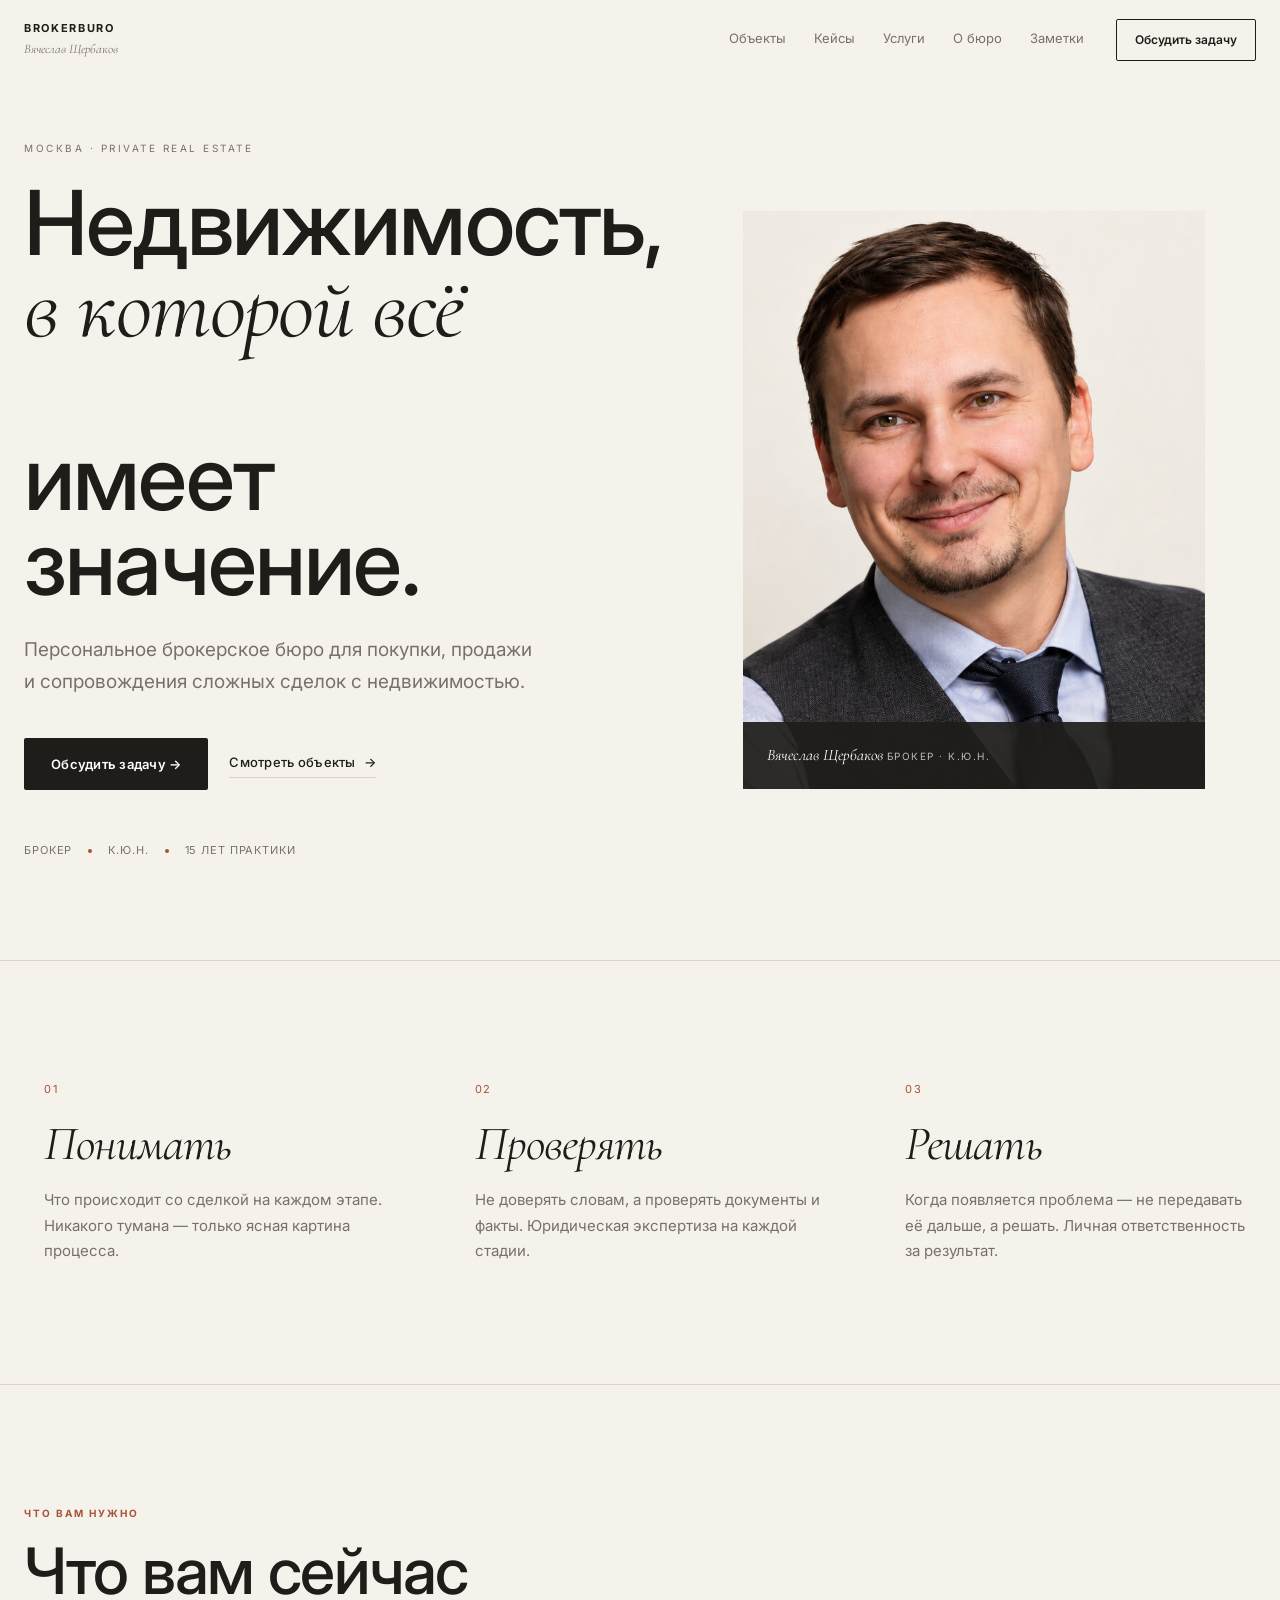
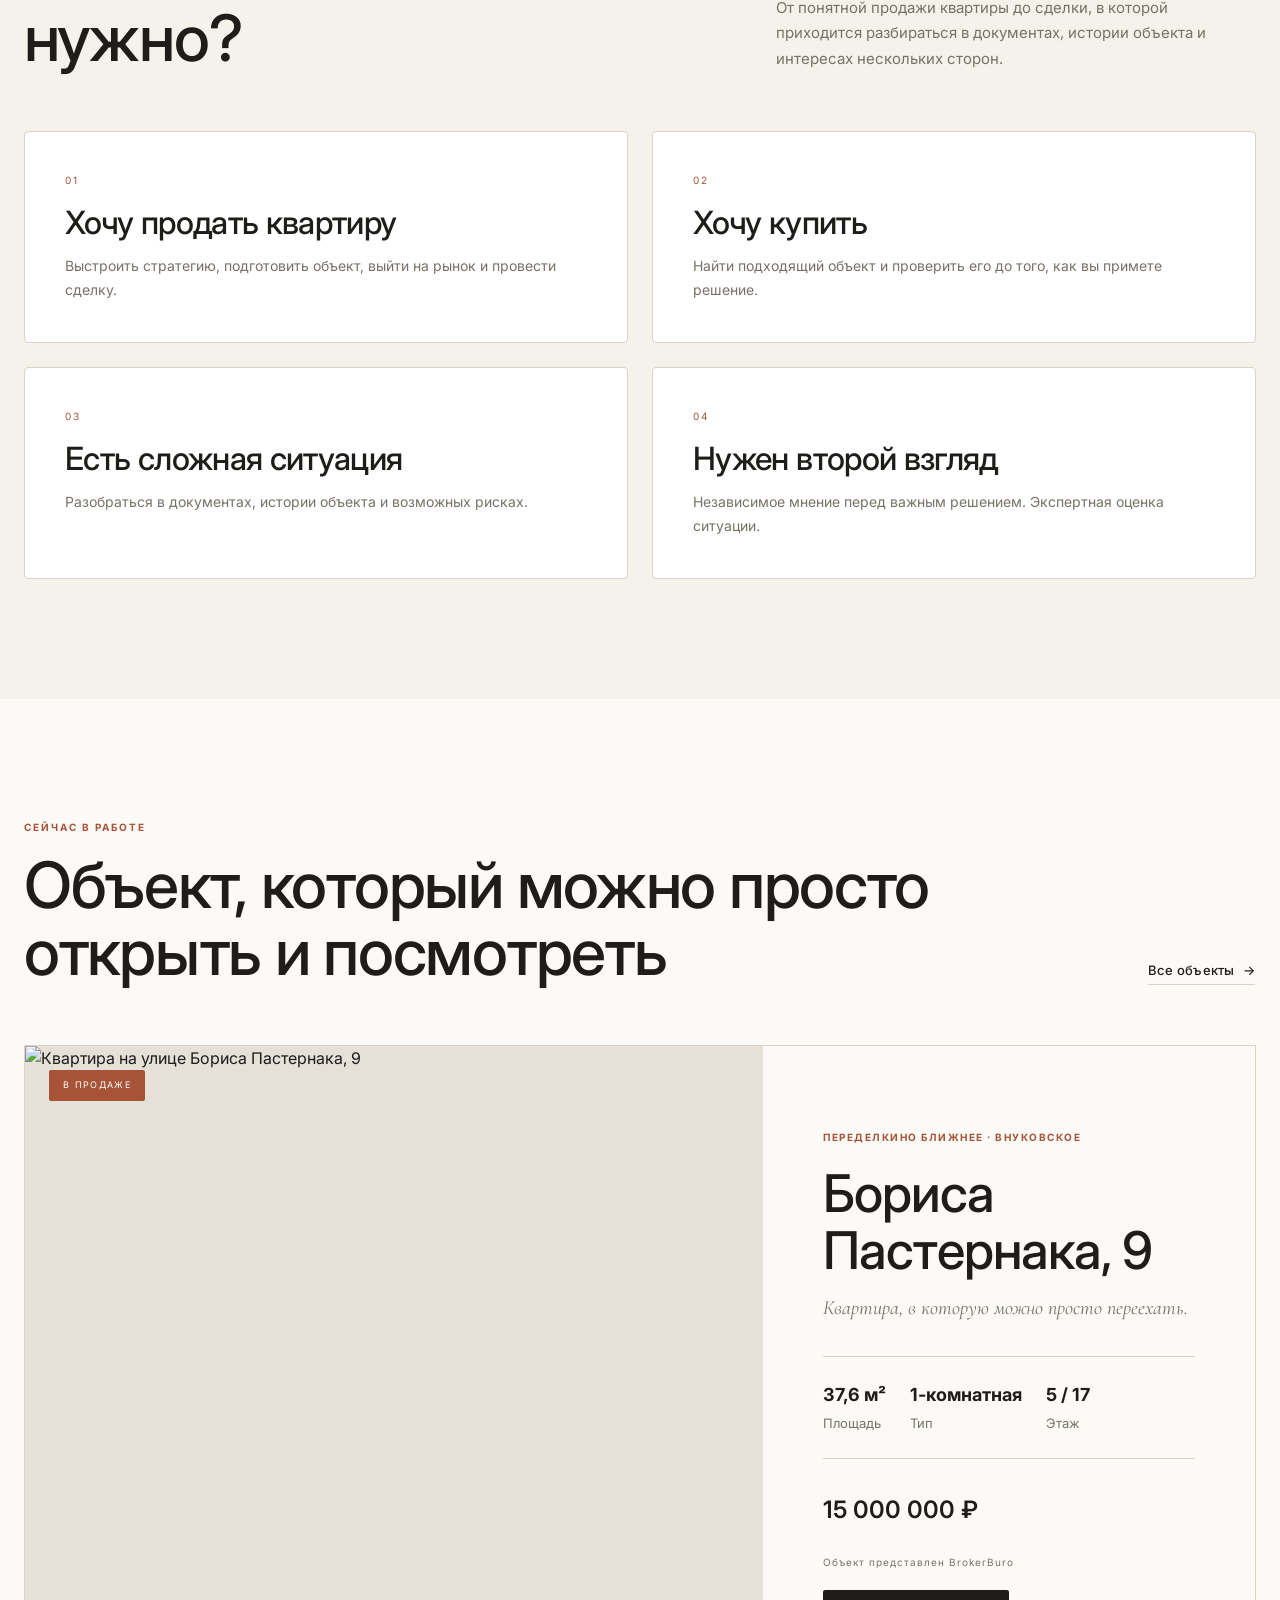
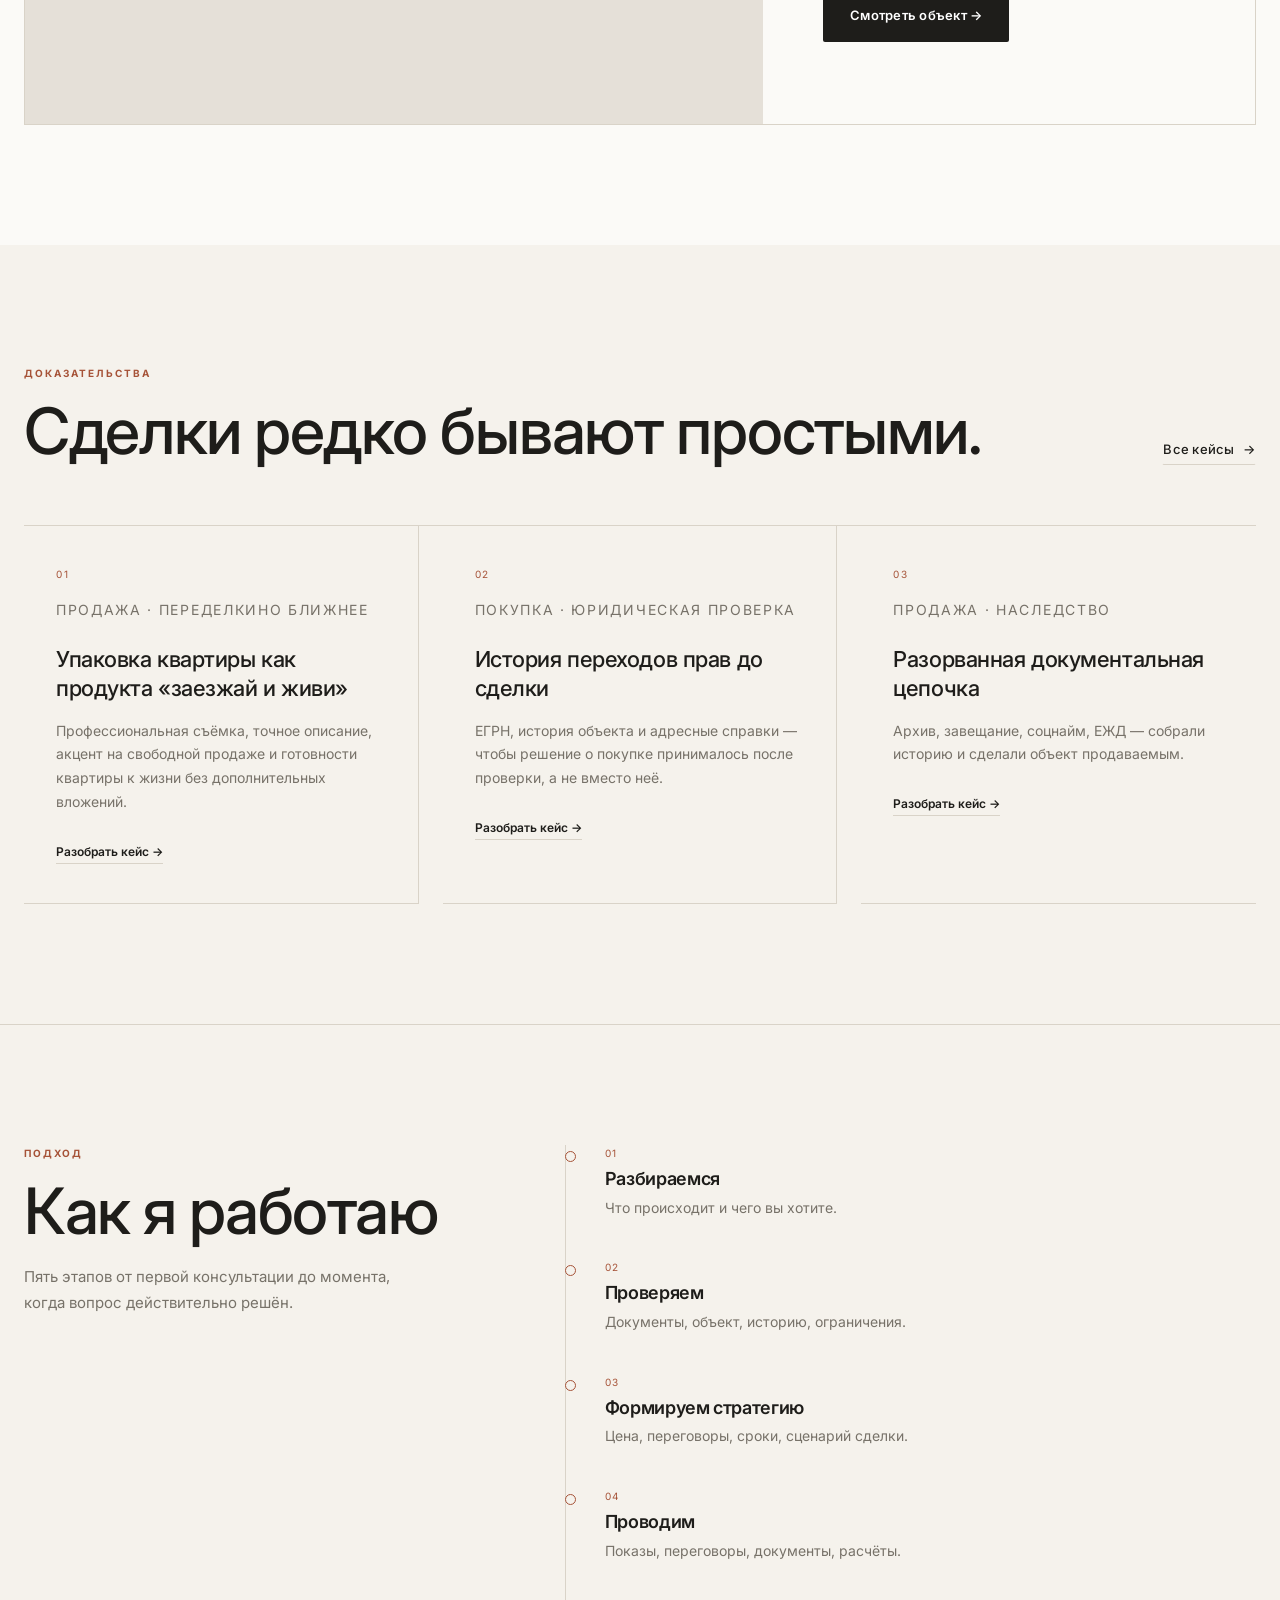
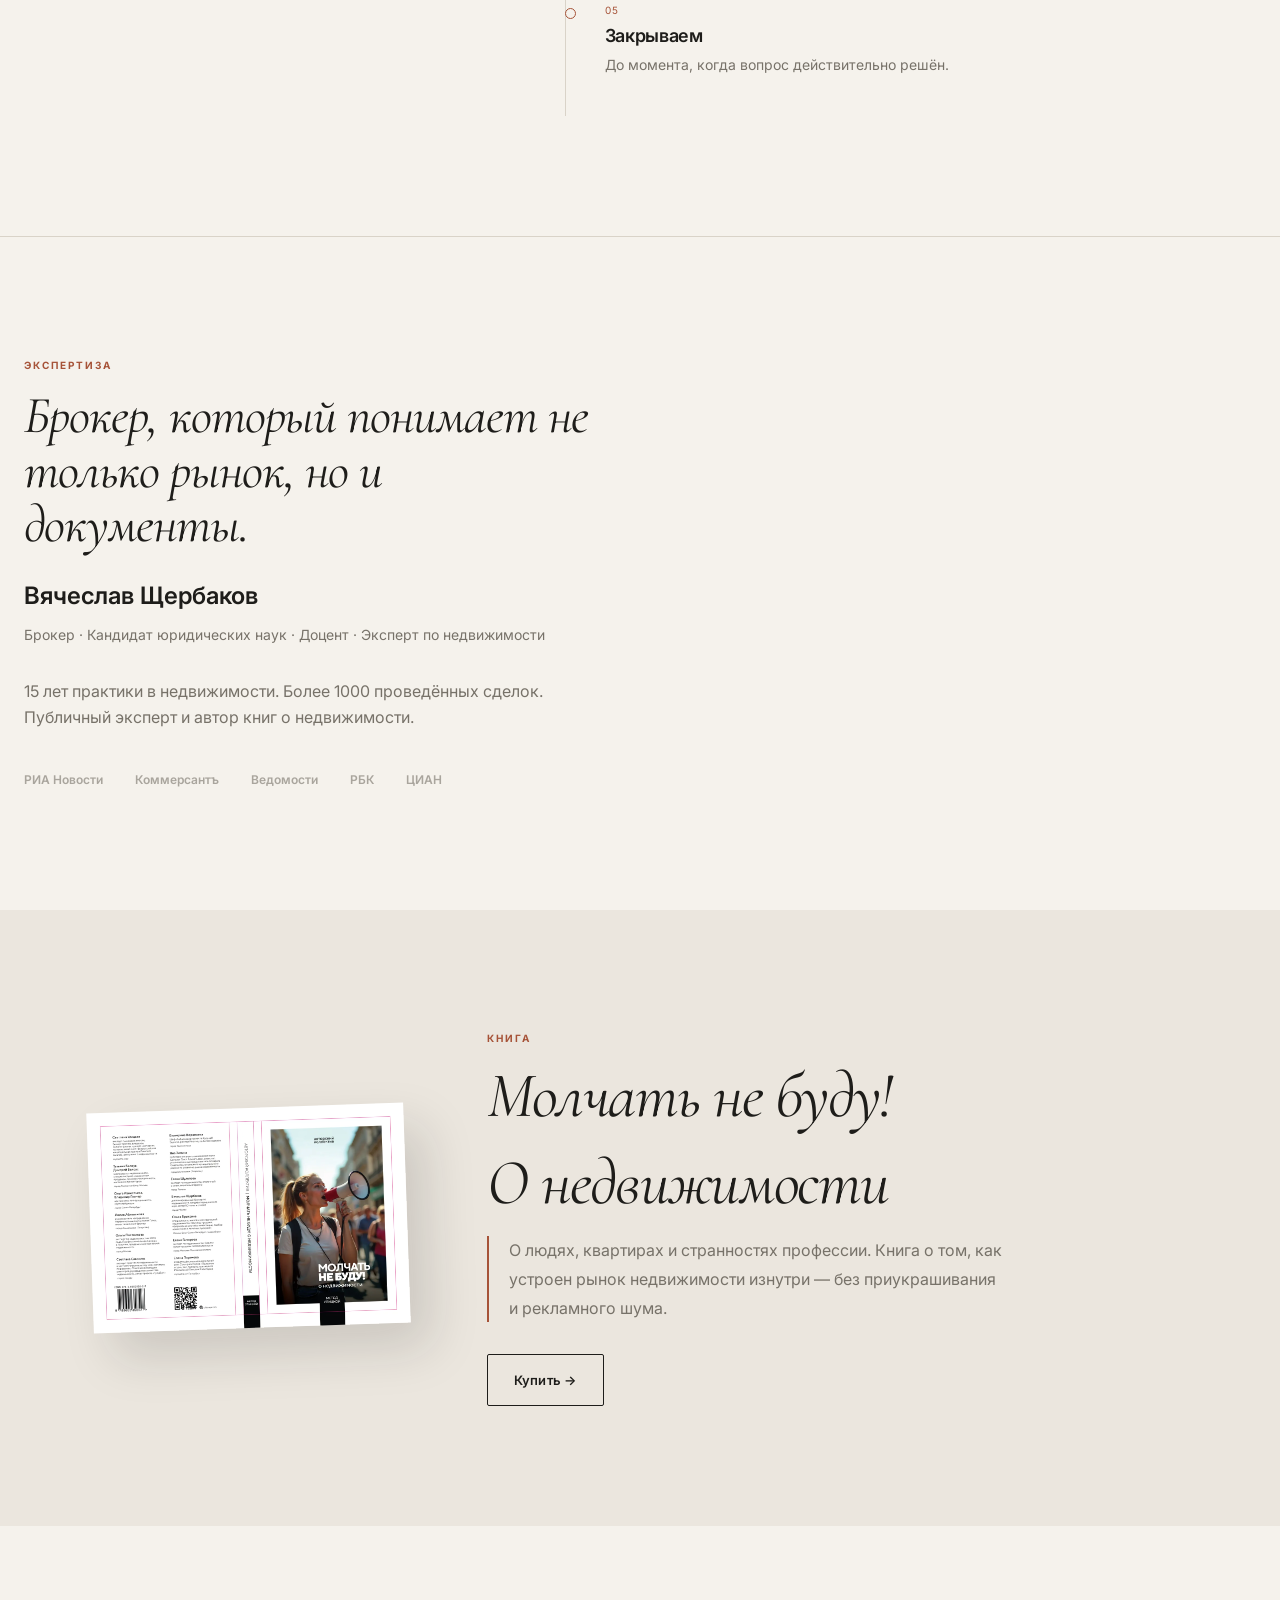
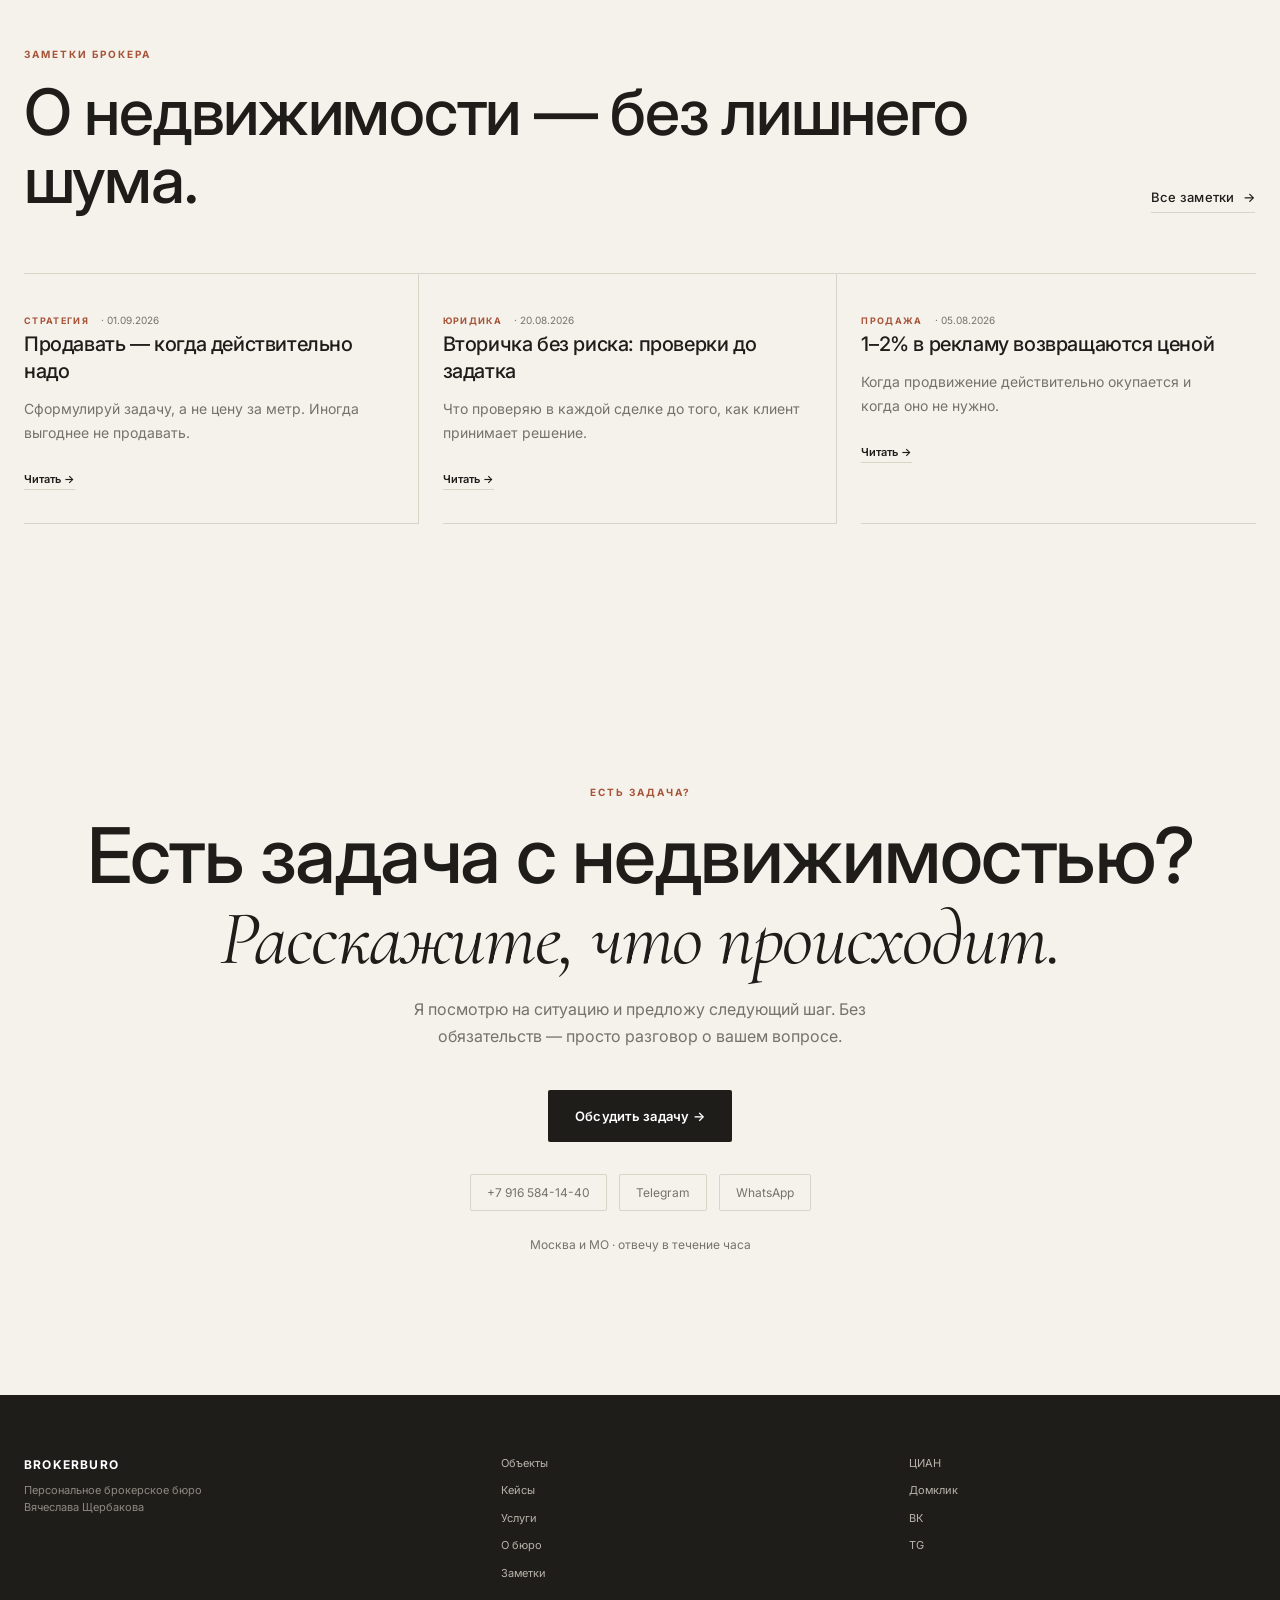
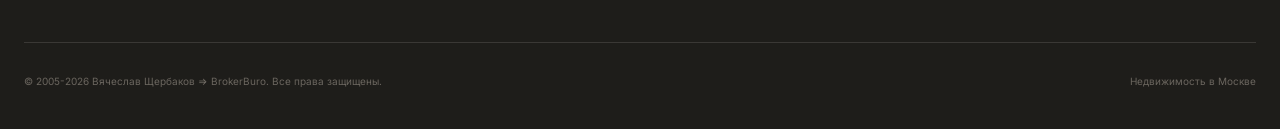
==== index.html @ b053e7c4 "Update index.html" ====
<!doctype html>
<html lang="ru">
<head>
  <meta charset="utf-8" />
  <meta name="viewport" content="width=device-width, initial-scale=1" />
  <title>BrokerBuro — Персональное брокерское бюро Вячеслава Щербакова</title>
  <meta name="description" content="Персональное брокерское бюро для покупки, продажи и сопровождения сложных сделок с недвижимостью в Москве. Брокер, кандидат юридических наук, 15 лет практики." />
  <meta property="og:title" content="BrokerBuro — Недвижимость, в которой всё имеет значение" />
  <meta property="og:description" content="Персональное брокерское бюро Вячеслава Щербакова. Недвижимость — сложная. Работа с ней не должна быть сложной." />
  <meta property="og:type" content="website" />
  
  <!-- Google Fonts -->
  <link rel="preconnect" href="https://fonts.googleapis.com">
  <link rel="preconnect" href="https://fonts.gstatic.com" crossorigin>
  <link href="https://fonts.googleapis.com/css2?family=Cormorant+Garamond:ital,wght@0,400;0,500;0,600;1,400&family=Inter:wght@400;500;600;700&display=swap" rel="stylesheet">
  
  <link rel="stylesheet" href="assets/css/style-premium.css" />
</head>
<body>

<!-- Header -->
<header class="site-header" id="header">
  <div class="container header-inner">
    <a class="brand" href="index.html" aria-label="BrokerBuro">
      <span class="brand-name">BrokerBuro</span>
      <span class="brand-signature">Вячеслав Щербаков</span>
    </a>
    
    <nav class="nav" aria-label="Основная навигация">
      <a href="#objects">Объекты</a>
      <a href="#cases">Кейсы</a>
      <a href="#services">Услуги</a>
      <a href="#about">О бюро</a>
      <a href="blog.html">Заметки</a>
    </nav>
    
    <a class="header-cta" href="tel:+79165841440">Обсудить задачу</a>
    
    <button class="burger" type="button" aria-label="Открыть меню" aria-expanded="false">☰</button>
  </div>
  
  <div class="mobile-nav" aria-hidden="true">
    <a href="#objects">Объекты</a>
    <a href="#cases">Кейсы</a>
    <a href="#services">Услуги</a>
    <a href="#about">О бюро</a>
    <a href="blog.html">Заметки</a>
    <a href="tel:+79165841440">Обсудить задачу</a>
  </div>
</header>

<main>
  <!-- Hero Section -->
  <section class="hero">
    <div class="container hero-grid">
      <div class="hero-copy">
        <span class="hero-eyebrow">МОСКВА · PRIVATE REAL ESTATE</span>
        <h1 class="hero-title">
          Недвижимость,<br>
          <span class="serif">в которой всё</span><br>
          имеет значение.
        </h1>
        <p class="hero-subtitle">
          Персональное брокерское бюро для покупки, продажи и сопровождения 
          сложных сделок с недвижимостью.
        </p>
        <div class="hero-actions">
          <a class="btn btn-primary" href="tel:+79165841440">Обсудить задачу →</a>
          <a class="btn btn-link" href="#objects">
            Смотреть объекты <span class="arrow">→</span>
          </a>
        </div>
        <div class="hero-meta">
          <span>Брокер</span>
          <span class="dot"></span>
          <span>к.ю.н.</span>
          <span class="dot"></span>
          <span>15 лет практики</span>
        </div>
      </div>
      
      <div class="hero-visual">
        <div class="portrait-wrapper">
          <img src="assets/portrait.png" alt="Вячеслав Щербаков, брокер по недвижимости" loading="eager" />
          <div class="portrait-signature">
            <div>
              <span class="signature-name">Вячеслав Щербаков</span>
              <span class="signature-role">Брокер · к.ю.н.</span>
            </div>
          </div>
        </div>
      </div>
    </div>
  </section>

  <!-- Philosophy Section -->
  <section class="philosophy">
    <div class="container philosophy-grid">
      <article class="philosophy-item fade-in">
        <span class="philosophy-number">01</span>
        <h3 class="philosophy-title">Понимать</h3>
        <p class="philosophy-text">
          Что происходит со сделкой на каждом этапе. Никакого тумана — только ясная картина процесса.
        </p>
      </article>
      
      <article class="philosophy-item fade-in">
        <span class="philosophy-number">02</span>
        <h3 class="philosophy-title">Проверять</h3>
        <p class="philosophy-text">
          Не доверять словам, а проверять документы и факты. Юридическая экспертиза на каждой стадии.
        </p>
      </article>
      
      <article class="philosophy-item fade-in">
        <span class="philosophy-number">03</span>
        <h3 class="philosophy-title">Решать</h3>
        <p class="philosophy-text">
          Когда появляется проблема — не передавать её дальше, а решать. Личная ответственность за результат.
        </p>
      </article>
    </div>
  </section>

  <!-- Services Section - JTBD Approach -->
  <section class="services" id="services">
    <div class="container">
      <div class="section-header">
        <div>
          <span class="section-kicker">ЧТО ВАМ НУЖНО</span>
          <h2>Что вам сейчас нужно?</h2>
        </div>
        <p>
          От понятной продажи квартиры до сделки, в которой приходится разбираться 
          в документах, истории объекта и интересах нескольких сторон.
        </p>
      </div>
      
      <div class="service-jtbd-grid">
        <a class="service-jtbd hover-lift fade-in" href="tel:+79165841440">
          <span class="service-jtbd-number">01</span>
          <h3 class="service-jtbd-title">Хочу продать квартиру</h3>
          <p class="service-jtbd-desc">
            Выстроить стратегию, подготовить объект, выйти на рынок и провести сделку.
          </p>
        </a>
        
        <a class="service-jtbd hover-lift fade-in" href="tel:+79165841440">
          <span class="service-jtbd-number">02</span>
          <h3 class="service-jtbd-title">Хочу купить</h3>
          <p class="service-jtbd-desc">
            Найти подходящий объект и проверить его до того, как вы примете решение.
          </p>
        </a>
        
        <a class="service-jtbd hover-lift fade-in" href="tel:+79165841440">
          <span class="service-jtbd-number">03</span>
          <h3 class="service-jtbd-title">Есть сложная ситуация</h3>
          <p class="service-jtbd-desc">
            Разобраться в документах, истории объекта и возможных рисках.
          </p>
        </a>
        
        <a class="service-jtbd hover-lift fade-in" href="tel:+79165841440">
          <span class="service-jtbd-number">04</span>
          <h3 class="service-jtbd-title">Нужен второй взгляд</h3>
          <p class="service-jtbd-desc">
            Независимое мнение перед важным решением. Экспертная оценка ситуации.
          </p>
        </a>
      </div>
    </div>
  </section>

  <!-- Featured Object -->
  <section class="featured-object" id="objects">
    <div class="container">
      <div class="section-header compact">
        <div>
          <span class="section-kicker">СЕЙЧАС В РАБОТЕ</span>
          <h2>Объект, который можно просто открыть и посмотреть</h2>
        </div>
        <a class="btn btn-link" href="catalog.html">
          Все объекты <span class="arrow">→</span>
        </a>
      </div>
      
      <article class="object-showcase fade-in">
        <a class="object-image-wrapper" href="object.html?id=peredelkino-1k-pasternaka9">
          <img src="https://images.cdn-cian.ru/images/kvartira-vnukovskoe-borisa-pasternaka-ulica-2958803488-1.jpg" alt="Квартира на улице Бориса Пастернака, 9" loading="lazy" />
          <span class="object-badge">В продаже</span>
        </a>
        <div class="object-details-wrapper">
          <span class="object-location">Переделкино Ближнее · Внуковское</span>
          <h3 class="object-title">Бориса Пастернака, 9</h3>
          <p class="object-subtitle">Квартира, в которую можно просто переехать.</p>
          
          <div class="object-specs">
            <div class="spec-item">
              <strong>37,6 м²</strong>
              <span>Площадь</span>
            </div>
            <div class="spec-item">
              <strong>1-комнатная</strong>
              <span>Тип</span>
            </div>
            <div class="spec-item">
              <strong>5 / 17</strong>
              <span>Этаж</span>
            </div>
          </div>
          
          <p class="object-price">15 000 000 ₽</p>
          <p class="object-bureau-note">Объект представлен BrokerBuro</p>
          
          <div class="hero-actions">
            <a class="btn btn-primary" href="object.html?id=peredelkino-1k-pasternaka9">Смотреть объект →</a>
          </div>
        </div>
      </article>
    </div>
  </section>

  <!-- Cases Section -->
  <section class="cases" id="cases">
    <div class="container">
      <div class="section-header compact">
        <div>
          <span class="section-kicker">ДОКАЗАТЕЛЬСТВА</span>
          <h2>Сделки редко бывают простыми.</h2>
        </div>
        <a class="btn btn-link" href="cases.html">
          Все кейсы <span class="arrow">→</span>
        </a>
      </div>
      
      <div class="case-grid">
        <article class="case-card fade-in">
          <span class="case-number">01</span>
          <p class="case-type">Продажа · Переделкино Ближнее</p>
          <h3>Упаковка квартиры как продукта «заезжай и живи»</h3>
          <p>
            Профессиональная съёмка, точное описание, акцент на свободной продаже 
            и готовности квартиры к жизни без дополнительных вложений.
          </p>
          <a class="case-link" href="cases.html">Разобрать кейс <span class="arrow">→</span></a>
        </article>
        
        <article class="case-card fade-in">
          <span class="case-number">02</span>
          <p class="case-type">Покупка · юридическая проверка</p>
          <h3>История переходов прав до сделки</h3>
          <p>
            ЕГРН, история объекта и адресные справки — чтобы решение о покупке 
            принималось после проверки, а не вместо неё.
          </p>
          <a class="case-link" href="cases.html">Разобрать кейс <span class="arrow">→</span></a>
        </article>
        
        <article class="case-card fade-in">
          <span class="case-number">03</span>
          <p class="case-type">Продажа · наследство</p>
          <h3>Разорванная документальная цепочка</h3>
          <p>
            Архив, завещание, соцнайм, ЕЖД — собрали историю и сделали объект продаваемым.
          </p>
          <a class="case-link" href="cases.html">Разобрать кейс <span class="arrow">→</span></a>
        </article>
      </div>
    </div>
  </section>

  <!-- Process Section -->
  <section class="process">
    <div class="container process-grid">
      <div>
        <span class="section-kicker">ПОДХОД</span>
        <h2>Как я работаю</h2>
        <p class="process-intro">
          Пять этапов от первой консультации до момента, когда вопрос действительно решён.
        </p>
      </div>
      
      <ol class="process-timeline">
        <li class="process-step fade-in">
          <span class="process-step-number">01</span>
          <h4 class="process-step-title">Разбираемся</h4>
          <p class="process-step-desc">Что происходит и чего вы хотите.</p>
        </li>
        <li class="process-step fade-in">
          <span class="process-step-number">02</span>
          <h4 class="process-step-title">Проверяем</h4>
          <p class="process-step-desc">Документы, объект, историю, ограничения.</p>
        </li>
        <li class="process-step fade-in">
          <span class="process-step-number">03</span>
          <h4 class="process-step-title">Формируем стратегию</h4>
          <p class="process-step-desc">Цена, переговоры, сроки, сценарий сделки.</p>
        </li>
        <li class="process-step fade-in">
          <span class="process-step-number">04</span>
          <h4 class="process-step-title">Проводим</h4>
          <p class="process-step-desc">Показы, переговоры, документы, расчёты.</p>
        </li>
        <li class="process-step fade-in">
          <span class="process-step-number">05</span>
          <h4 class="process-step-title">Закрываем</h4>
          <p class="process-step-desc">До момента, когда вопрос действительно решён.</p>
        </li>
      </ol>
    </div>
  </section>

  <!-- Expertise Section -->
  <section class="expertise" id="about">
    <div class="container expertise-grid">
      <div class="fade-in">
        <span class="section-kicker">ЭКСПЕРТИЗА</span>
        <h2 class="expertise-title">
          Брокер, который понимает не только рынок, но и документы.
        </h2>
        <div class="expertise-name">Вячеслав Щербаков</div>
        <p class="expertise-credentials">
          Брокер · Кандидат юридических наук · Доцент · Эксперт по недвижимости
        </p>
        <p class="text-muted">
          15 лет практики в недвижимости. Более 1000 проведённых сделок. 
          Публичный эксперт и автор книг о недвижимости.
        </p>
        
        <div class="media-logos">
          <span class="media-logo">РИА Новости</span>
          <span class="media-logo">Коммерсантъ</span>
          <span class="media-logo">Ведомости</span>
          <span class="media-logo">РБК</span>
          <span class="media-logo">ЦИАН</span>
        </div>
      </div>
      
      <div class="fade-in">
        <!-- Placeholder for additional expertise content or image -->
      </div>
    </div>
  </section>

  <!-- Book Section -->
  <section class="book-section">
    <div class="container book-grid">
      <div class="book-cover-wrapper fade-in">
        <img class="book-cover" src="assets/img/book-cover-web.jpg" alt="Книга «Молчать не буду!   О недвижимости»" loading="lazy" />
      </div>
      <div class="book-content fade-in">
        <span class="section-kicker">КНИГА</span>
        <h2>Молчать не буду!</h2>
        <h2>О недвижимости</h2>
        <blockquote class="book-quote">
          О людях, квартирах и странностях профессии. Книга о том, как устроен 
          рынок недвижимости изнутри — без приукрашивания и рекламного шума.
        </blockquote>
        <a class="btn btn-outline" href="https://www.avito.ru/moskva/knigi_i_zhurnaly/unikalnaya_kniga_o_nedvizhimosti_7458158001">Купить →</a>
      </div>
    </div>
  </section>

  <!-- Notes Section -->
  <section class="notes">
    <div class="container">
      <div class="section-header compact">
        <div>
          <span class="section-kicker">ЗАМЕТКИ БРОКЕРА</span>
          <h2>О недвижимости — без лишнего шума.</h2>
        </div>
        <a class="btn btn-link" href="blog.html">
          Все заметки <span class="arrow">→</span>
        </a>
      </div>
      
      <div class="notes-grid">
        <article class="note-card fade-in">
          <div>
            <span class="note-category">Стратегия</span>
            <span class="note-date">· 01.09.2026</span>
          </div>
          <h3>Продавать — когда действительно надо</h3>
          <p>
            Сформулируй задачу, а не цену за метр. Иногда выгоднее не продавать.
          </p>
          <a class="note-read-more" href="blog.html">Читать <span class="arrow">→</span></a>
        </article>
        
        <article class="note-card fade-in">
          <div>
            <span class="note-category">Юридика</span>
            <span class="note-date">· 20.08.2026</span>
          </div>
          <h3>Вторичка без риска: проверки до задатка</h3>
          <p>
            Что проверяю в каждой сделке до того, как клиент принимает решение.
          </p>
          <a class="note-read-more" href="blog.html">Читать <span class="arrow">→</span></a>
        </article>
        
        <article class="note-card fade-in">
          <div>
            <span class="note-category">Продажа</span>
            <span class="note-date">· 05.08.2026</span>
          </div>
          <h3>1–2% в рекламу возвращаются ценой</h3>
          <p>
            Когда продвижение действительно окупается и когда оно не нужно.
          </p>
          <a class="note-read-more" href="blog.html">Читать <span class="arrow">→</span></a>
        </article>
      </div>
    </div>
  </section>

  <!-- Final CTA -->
  <section class="final-cta">
    <div class="container">
      <span class="section-kicker">ЕСТЬ ЗАДАЧА?</span>
      <h2>
        Есть задача с недвижимостью?<br>
        <span class="serif">Расскажите, что происходит.</span>
      </h2>
      <p class="final-cta-text">
        Я посмотрю на ситуацию и предложу следующий шаг. Без обязательств — просто разговор о вашем вопросе.
      </p>
      <div class="hero-actions" style="justify-content: center;">
        <a class="btn btn-primary" href="tel:+79165841440">Обсудить задачу →</a>
      </div>
      <div class="contact-methods">
        <a href="tel:+79165841440">+7 916 584-14-40</a>
        <a href="https://t.me/VAShcherbakov">Telegram</a>
        <a href="https://wa.me/79165841440">WhatsApp</a>
      </div>
      <p class="text-muted" style="font-size: 12px; margin-top: 24px;">Москва и МО · отвечу в течение часа</p>
    </div>
  </section>
</main>

<!-- Footer -->
<footer class="site-footer">
  <div class="container">
    <div class="footer-grid">
      <div class="footer-brand">
        <strong>BrokerBuro</strong>
        <span>Персональное брокерское бюро<br>Вячеслава Щербакова</span>
      </div>
      
      <div class="footer-links">
        <a href="#objects">Объекты</a>
        <a href="#cases">Кейсы</a>
        <a href="#services">Услуги</a>
        <a href="#about">О бюро</a>
        <a href="blog.html">Заметки</a>
      </div>
      
      <div class="footer-links">
        <a href="https://www.cian.ru/agents/12252057/" target="_blank" rel="noopener">ЦИАН</a>
        <a href="https://agencies.domclick.ru/agent/30328" target="_blank" rel="noopener">Домклик</a>
        <a href="https://vk.ru/brokerburo" target="_blank" rel="noopener">ВК</a>
        <a href="https://t.me/ai_and_realtor" target="_blank" rel="noopener">TG</a>
      </div>
    </div>
    
    <div class="footer-bottom">
      <span>© 2005-2026 Вячеслав Щербаков => BrokerBuro. Все права защищены.</span>
      <span>Недвижимость в Москве</span>
    </div>
  </div>
</footer>

<script>
// Header scroll effect
(() => {
  const header = document.getElementById('header');
  if (!header) return;
  
  const onScroll = () => {
    if (window.scrollY > 50) {
      header.classList.add('scrolled');
    } else {
      header.classList.remove('scrolled');
    }
  };
  
  window.addEventListener('scroll', onScroll, { passive: true });
  onScroll();
})();

// Mobile menu
(() => {
  const burger = document.querySelector('.burger');
  const mobile = document.querySelector('.mobile-nav');
  if (!burger || !mobile) return;
  
  burger.addEventListener('click', () => {
    const open = mobile.classList.toggle('open');
    burger.setAttribute('aria-expanded', String(open));
    burger.textContent = open ? '✕' : '☰';
    mobile.setAttribute('aria-hidden', String(!open));
    document.body.style.overflow = open ? 'hidden' : '';
  });
  
  mobile.querySelectorAll('a').forEach(a => {
    a.addEventListener('click', () => {
      mobile.classList.remove('open');
      burger.setAttribute('aria-expanded', 'false');
      burger.textContent = '☰';
      mobile.setAttribute('aria-hidden', 'true');
      document.body.style.overflow = '';
    });
  });
})();

// Fade-in animation on scroll
(() => {
  const elements = document.querySelectorAll('.fade-in');
  if (!elements.length) return;
  
  const observer = new IntersectionObserver((entries) => {
    entries.forEach(entry => {
      if (entry.isIntersecting) {
        entry.target.classList.add('visible');
        observer.unobserve(entry.target);
      }
    });
  }, {
    threshold: 0.1,
    rootMargin: '0px 0px -50px 0px'
  });
  
  elements.forEach(el => observer.observe(el));
})();

// Image reveal animation
(() => {
  const images = document.querySelectorAll('.image-reveal img');
  images.forEach(img => {
    if (img.complete) {
      img.parentElement.classList.add('loaded');
    } else {
      img.addEventListener('load', () => {
        img.parentElement.classList.add('loaded');
      });
    }
  });
})();
</script>

</body>
</html>
---- assets/css/style-premium.css ----
/* ============================================
   BROKERBURO — Premium Design System
   Creative Direction: Editorial Luxury + Private Office
   ============================================ */

:root {
  /* Colors — новая палитра */
  --bg-ivory: #F5F2EC;
  --bg-paper: #FBFAF7;
  --text-graphite: #1E1D1A;
  --text-muted: #777269;
  --accent-terracotta: #A65338;
  --line-sand: #D9D3C8;
  --white: #FFFFFF;
  
  /* Typography */
  --font-serif: 'Cormorant Garamond', Georgia, 'Times New Roman', serif;
  --font-sans: 'Inter', -apple-system, BlinkMacSystemFont, 'Segoe UI', sans-serif;
  
  /* Layout */
  --max-width: 1280px;
  --gutter: 24px;
  
  /* Radius — минимальный, как в дизайн-системе */
  --radius-sm: 2px;
  --radius-md: 4px;
}

/* ============================================
   BASE STYLES
   ============================================ */

* { 
  box-sizing: border-box; 
  margin: 0;
  padding: 0;
}

html { 
  scroll-behavior: smooth; 
}

body {
  background: var(--bg-ivory);
  color: var(--text-graphite);
  font-family: var(--font-sans);
  font-size: 16px;
  line-height: 1.6;
  overflow-x: hidden;
  -webkit-font-smoothing: antialiased;
  -moz-osx-font-smoothing: grayscale;
}

img { 
  display: block; 
  max-width: 100%; 
  height: auto;
}

a { 
  color: inherit; 
  text-decoration: none;
  transition: color 0.2s ease;
}

/* ============================================
   TYPOGRAPHY
   ============================================ */

h1, h2, h3, h4 {
  font-weight: 500;
  letter-spacing: -0.02em;
  line-height: 1.1;
}

h1 {
  font-size: clamp(56px, 7vw, 96px);
  line-height: 0.95;
  margin-bottom: 24px;
}

h2 {
  font-size: clamp(42px, 5vw, 64px);
  line-height: 1.05;
  margin-bottom: 20px;
}

h3 {
  font-size: clamp(28px, 3.5vw, 42px);
  line-height: 1.1;
  margin-bottom: 16px;
}

p.lead {
  font-size: clamp(17px, 2vw, 20px);
  line-height: 1.7;
  color: var(--text-muted);
  max-width: 580px;
}

.eyebrow {
  font-size: 10px;
  letter-spacing: 0.2em;
  text-transform: uppercase;
  font-weight: 700;
  color: var(--accent-terracotta);
  margin-bottom: 20px;
  display: block;
}

.text-accent {
  color: var(--accent-terracotta);
}

.text-muted {
  color: var(--text-muted);
}

.serif {
  font-family: var(--font-serif);
  font-style: italic;
}

/* ============================================
   CONTAINER & GRID
   ============================================ */

.container {
  width: min(var(--max-width), calc(100% - 48px));
  margin: 0 auto;
}

.grid {
  display: grid;
  gap: var(--gutter);
}

/* ============================================
   HEADER — прозрачный поверх hero
   ============================================ */

.site-header {
  position: fixed;
  top: 0;
  left: 0;
  right: 0;
  z-index: 100;
  background: transparent;
  transition: background 0.3s ease, border-color 0.3s ease;
}

.site-header.scrolled {
  background: var(--bg-ivory);
  border-bottom: 1px solid var(--line-sand);
}

.header-inner {
  min-height: 80px;
  display: flex;
  align-items: center;
  gap: 32px;
}

/* Branding с signature */
.brand {
  display: flex;
  flex-direction: column;
  gap: 2px;
  text-decoration: none;
}

.brand-name {
  font-size: 11px;
  letter-spacing: 0.15em;
  font-weight: 700;
  text-transform: uppercase;
  color: var(--text-graphite);
}

.brand-signature {
  font-family: var(--font-serif);
  font-size: 13px;
  color: var(--text-muted);
  font-style: italic;
}

/* Navigation */
.nav {
  display: flex;
  gap: 28px;
  margin-left: auto;
}

.nav a {
  font-size: 13px;
  color: var(--text-muted);
  position: relative;
  padding-bottom: 4px;
}

.nav a::after {
  content: '';
  position: absolute;
  bottom: 0;
  left: 0;
  width: 0;
  height: 1px;
  background: var(--accent-terracotta);
  transition: width 0.25s ease;
}

.nav a:hover {
  color: var(--text-graphite);
}

.nav a:hover::after {
  width: 100%;
}

/* CTA Button in Header */
.header-cta {
  font-size: 12px;
  font-weight: 600;
  padding: 10px 18px;
  border: 1px solid var(--text-graphite);
  border-radius: var(--radius-sm);
  transition: all 0.25s ease;
}

.header-cta:hover {
  background: var(--text-graphite);
  color: var(--white);
}

/* Burger Menu */
.burger {
  display: none;
  background: transparent;
  border: none;
  font-size: 24px;
  cursor: pointer;
  color: var(--text-graphite);
  margin-left: auto;
}

.mobile-nav {
  display: none;
  position: fixed;
  top: 80px;
  left: 0;
  right: 0;
  background: var(--bg-ivory);
  border-bottom: 1px solid var(--line-sand);
  padding: 20px 24px;
  flex-direction: column;
  gap: 16px;
}

.mobile-nav.open {
  display: flex;
}

.mobile-nav a {
  font-size: 15px;
  padding: 12px 0;
  border-bottom: 1px solid var(--line-sand);
}

/* ============================================
   HERO SECTION — новый подход
   ============================================ */

.hero {
  padding: 140px 0 100px;
  min-height: 100vh;
  display: flex;
  align-items: center;
}

.hero-grid {
  display: grid;
  grid-template-columns: 1.1fr 0.9fr;
  gap: 80px;
  align-items: center;
}

.hero-eyebrow {
  font-size: 10px;
  letter-spacing: 0.25em;
  text-transform: uppercase;
  color: var(--text-muted);
  margin-bottom: 24px;
  display: block;
}

.hero-title {
  font-size: clamp(56px, 7vw, 96px);
  line-height: 0.95;
  font-weight: 500;
  margin-bottom: 28px;
  max-width: 720px;
}

.hero-title .serif {
  font-family: var(--font-serif);
  font-weight: 400;
  font-style: italic;
  display: block;
}

.hero-subtitle {
  font-size: clamp(17px, 2vw, 19px);
  line-height: 1.7;
  color: var(--text-muted);
  max-width: 520px;
  margin-bottom: 40px;
}

.hero-actions {
  display: flex;
  gap: 20px;
  align-items: center;
  flex-wrap: wrap;
}

/* Buttons */
.btn {
  display: inline-flex;
  align-items: center;
  justify-content: center;
  min-height: 52px;
  padding: 0 26px;
  font-size: 13px;
  font-weight: 600;
  letter-spacing: 0.02em;
  border: 1px solid transparent;
  border-radius: var(--radius-sm);
  transition: all 0.25s ease;
  cursor: pointer;
}

.btn-primary {
  background: var(--text-graphite);
  color: var(--white);
}

.btn-primary:hover {
  background: var(--accent-terracotta);
  border-color: var(--accent-terracotta);
}

.btn-outline {
  background: transparent;
  border-color: var(--text-graphite);
  color: var(--text-graphite);
}

.btn-outline:hover {
  background: var(--text-graphite);
  color: var(--white);
}

.btn-link {
  background: transparent;
  color: var(--text-graphite);
  padding: 0;
  min-height: auto;
  font-weight: 500;
  border-bottom: 1px solid var(--line-sand);
  padding-bottom: 4px;
}

.btn-link:hover {
  border-color: var(--accent-terracotta);
  color: var(--accent-terracotta);
}

.btn-link .arrow {
  margin-left: 8px;
  transition: transform 0.2s ease;
}

.btn-link:hover .arrow {
  transform: translateX(4px);
}

/* Hero Meta */
.hero-meta {
  margin-top: 52px;
  display: flex;
  gap: 16px;
  align-items: center;
  font-size: 11px;
  letter-spacing: 0.08em;
  text-transform: uppercase;
  color: var(--text-muted);
}

.hero-meta .dot {
  width: 4px;
  height: 4px;
  background: var(--accent-terracotta);
  border-radius: 50%;
}

/* Hero Visual — крупный портрет */
.hero-visual {
  position: relative;
}

.portrait-wrapper {
  position: relative;
  background: #E8E4DC;
  overflow: hidden;
}

.portrait-wrapper img {
  width: 100%;
  aspect-ratio: 4/5;
  object-fit: cover;
  object-position: center 20%;
  transition: transform 0.6s ease;
}

.portrait-wrapper:hover img {
  transform: scale(1.02);
}

/* Signature overlay на портрете */
.portrait-signature {
  position: absolute;
  bottom: 0;
  left: 0;
  right: 0;
  padding: 20px 24px;
  background: rgba(30, 29, 26, 0.92);
  color: var(--white);
  display: flex;
  justify-content: space-between;
  align-items: flex-start;
  gap: 16px;
}

.signature-name {
  font-family: var(--font-serif);
  font-size: 16px;
  font-style: italic;
}

.signature-role {
  font-size: 10px;
  letter-spacing: 0.15em;
  text-transform: uppercase;
  opacity: 0.7;
  margin-top: 4px;
}

/* ============================================
   PHILOSOPHY SECTION — "Что действительно важно"
   ============================================ */

.philosophy {
  padding: 120px 0;
  border-top: 1px solid var(--line-sand);
  border-bottom: 1px solid var(--line-sand);
}

.philosophy-grid {
  display: grid;
  grid-template-columns: repeat(3, 1fr);
  gap: 60px;
}

.philosophy-item {
  position: relative;
  padding-left: 20px;
}

.philosophy-number {
  font-size: 11px;
  color: var(--accent-terracotta);
  letter-spacing: 0.15em;
  margin-bottom: 20px;
  display: block;
}

.philosophy-title {
  font-family: var(--font-serif);
  font-size: clamp(32px, 4vw, 48px);
  font-style: italic;
  font-weight: 400;
  margin-bottom: 16px;
  color: var(--text-graphite);
}

.philosophy-text {
  font-size: 15px;
  line-height: 1.7;
  color: var(--text-muted);
}

/* ============================================
   SERVICES SECTION — JTBD подход
   ============================================ */

.services {
  padding: 120px 0;
}

.section-header {
  display: grid;
  grid-template-columns: 1fr 1fr;
  gap: 60px;
  align-items: end;
  margin-bottom: 60px;
}

.section-header.compact {
  grid-template-columns: 1fr auto;
}

.section-kicker {
  font-size: 10px;
  letter-spacing: 0.2em;
  text-transform: uppercase;
  color: var(--accent-terracotta);
  font-weight: 700;
  margin-bottom: 16px;
  display: block;
}

.section-header h2 {
  margin-bottom: 0;
}

.section-header p {
  font-size: 15px;
  line-height: 1.7;
  color: var(--text-muted);
  max-width: 480px;
  justify-self: end;
}

/* Service Cards — JTBD format */
.service-jtbd-grid {
  display: grid;
  grid-template-columns: repeat(2, 1fr);
  gap: 24px;
}

.service-jtbd {
  background: var(--white);
  padding: 40px;
  border: 1px solid var(--line-sand);
  border-radius: var(--radius-md);
  transition: all 0.3s ease;
  cursor: pointer;
}

.service-jtbd:hover {
  border-color: var(--accent-terracotta);
  transform: translateY(-4px);
  box-shadow: 0 12px 30px rgba(30, 29, 26, 0.08);
}

.service-jtbd-number {
  font-size: 10px;
  color: var(--accent-terracotta);
  letter-spacing: 0.15em;
  margin-bottom: 16px;
  display: block;
}

.service-jtbd-title {
  font-size: clamp(24px, 3vw, 32px);
  font-weight: 500;
  margin-bottom: 12px;
  line-height: 1.2;
}

.service-jtbd-desc {
  font-size: 14px;
  line-height: 1.7;
  color: var(--text-muted);
}

/* ============================================
   FEATURED OBJECT — curated collection
   ============================================ */

.featured-object {
  padding: 120px 0;
  background: var(--bg-paper);
}

.object-showcase {
  display: grid;
  grid-template-columns: 1.2fr 0.8fr;
  border: 1px solid var(--line-sand);
  min-height: 680px;
}

.object-image-wrapper {
  position: relative;
  overflow: hidden;
  background: #E5E0D8;
}

.object-image-wrapper img {
  width: 100%;
  height: 100%;
  object-fit: cover;
  transition: transform 0.6s ease;
}

.object-image-wrapper:hover img {
  transform: scale(1.03);
}

.object-badge {
  position: absolute;
  top: 24px;
  left: 24px;
  background: var(--accent-terracotta);
  color: var(--white);
  padding: 8px 14px;
  font-size: 9px;
  letter-spacing: 0.15em;
  text-transform: uppercase;
  border-radius: var(--radius-sm);
}

.object-details-wrapper {
  padding: 60px;
  display: flex;
  flex-direction: column;
  justify-content: center;
}

.object-location {
  font-size: 10px;
  letter-spacing: 0.15em;
  text-transform: uppercase;
  color: var(--accent-terracotta);
  font-weight: 700;
  margin-bottom: 20px;
}

.object-title {
  font-size: clamp(36px, 4.5vw, 52px);
  font-weight: 500;
  line-height: 1.1;
  margin-bottom: 12px;
}

.object-subtitle {
  font-family: var(--font-serif);
  font-size: 20px;
  font-style: italic;
  color: var(--text-muted);
  margin-bottom: 32px;
}

.object-specs {
  display: flex;
  gap: 24px;
  padding: 24px 0;
  border-top: 1px solid var(--line-sand);
  border-bottom: 1px solid var(--line-sand);
  margin-bottom: 32px;
}

.spec-item {
  font-size: 13px;
  color: var(--text-muted);
}

.spec-item strong {
  display: block;
  font-size: 18px;
  color: var(--text-graphite);
  margin-bottom: 4px;
}

.object-price {
  font-size: 24px;
  font-weight: 600;
  margin-bottom: 24px;
}

.object-bureau-note {
  font-size: 10px;
  color: var(--text-muted);
  letter-spacing: 0.1em;
  margin-bottom: 20px;
}

/* ============================================
   CASES SECTION — истории сделок
   ============================================ */

.cases {
  padding: 120px 0;
}

.case-grid {
  display: grid;
  grid-template-columns: repeat(3, 1fr);
  gap: 24px;
  border-top: 1px solid var(--line-sand);
}

.case-card {
  padding: 40px 32px;
  border-right: 1px solid var(--line-sand);
  border-bottom: 1px solid var(--line-sand);
  transition: all 0.3s ease;
}

.case-card:hover {
  background: var(--white);
}

.case-card:last-child {
  border-right: none;
}

.case-number {
  font-size: 10px;
  color: var(--accent-terracotta);
  letter-spacing: 0.15em;
  margin-bottom: 16px;
  display: block;
}

.case-type {
  font-size: 10px;
  letter-spacing: 0.12em;
  text-transform: uppercase;
  color: var(--text-muted);
  margin-bottom: 20px;
}

.case-card h3 {
  font-size: 22px;
  line-height: 1.3;
  margin-bottom: 16px;
}

.case-card p {
  font-size: 14px;
  line-height: 1.7;
  color: var(--text-muted);
  margin-bottom: 24px;
}

.case-link {
  font-size: 12px;
  font-weight: 600;
  color: var(--text-graphite);
  border-bottom: 1px solid var(--line-sand);
  padding-bottom: 4px;
  transition: all 0.2s ease;
}

.case-link:hover {
  color: var(--accent-terracotta);
  border-color: var(--accent-terracotta);
}

/* ============================================
   PROCESS SECTION — как я работаю
   ============================================ */

.process {
  padding: 120px 0;
  border-top: 1px solid var(--line-sand);
  border-bottom: 1px solid var(--line-sand);
}

.process-grid {
  display: grid;
  grid-template-columns: 0.8fr 1.2fr;
  gap: 80px;
  align-items: start;
}

.process-intro {
  font-size: 15px;
  line-height: 1.7;
  color: var(--text-muted);
  max-width: 380px;
}

.process-timeline {
  list-style: none;
  position: relative;
  padding-left: 40px;
}

.process-timeline::before {
  content: '';
  position: absolute;
  left: 0;
  top: 0;
  bottom: 0;
  width: 1px;
  background: var(--line-sand);
}

.process-step {
  position: relative;
  padding-bottom: 40px;
}

.process-step::before {
  content: '';
  position: absolute;
  left: -40px;
  top: 6px;
  width: 9px;
  height: 9px;
  background: var(--bg-ivory);
  border: 1px solid var(--accent-terracotta);
  border-radius: 50%;
}

.process-step-number {
  font-size: 10px;
  color: var(--accent-terracotta);
  letter-spacing: 0.15em;
  margin-bottom: 8px;
  display: block;
}

.process-step-title {
  font-size: 18px;
  font-weight: 600;
  margin-bottom: 8px;
}

.process-step-desc {
  font-size: 14px;
  line-height: 1.6;
  color: var(--text-muted);
}

/* ============================================
   EXPERTISE SECTION
   ============================================ */

.expertise {
  padding: 120px 0;
}

.expertise-grid {
  display: grid;
  grid-template-columns: 1fr 1fr;
  gap: 80px;
  align-items: center;
}

.expertise-title {
  font-family: var(--font-serif);
  font-size: clamp(36px, 4.5vw, 52px);
  font-style: italic;
  font-weight: 400;
  margin-bottom: 24px;
}

.expertise-name {
  font-size: 24px;
  font-weight: 600;
  margin-bottom: 8px;
}

.expertise-credentials {
  font-size: 14px;
  color: var(--text-muted);
  line-height: 1.7;
  margin-bottom: 32px;
}

.media-logos {
  display: flex;
  gap: 32px;
  flex-wrap: wrap;
  margin-top: 40px;
}

.media-logo {
  font-size: 12px;
  color: var(--text-muted);
  font-weight: 600;
  opacity: 0.6;
}

/* ============================================
   BOOK SECTION — журнальная вставка
   ============================================ */

.book-section {
  padding: 120px 0;
  background: #EBE6DE;
}

.book-grid {
  display: grid;
  grid-template-columns: 0.45fr 1fr;
  gap: 80px;
  align-items: center;
  max-width: 1100px;
}

.book-cover-wrapper {
  position: relative;
}

.book-cover {
  box-shadow: 20px 25px 50px rgba(30, 29, 26, 0.15);
  transform: rotate(-2deg);
  transition: transform 0.4s ease;
}

.book-cover:hover {
  transform: rotate(0deg) scale(1.02);
}

.book-content h2 {
  font-family: var(--font-serif);
  font-size: clamp(40px, 5vw, 64px);
  font-style: italic;
  font-weight: 400;
  margin-bottom: 20px;
}

.book-quote {
  font-size: 16px;
  line-height: 1.8;
  color: var(--text-muted);
  max-width: 520px;
  margin-bottom: 32px;
  padding-left: 20px;
  border-left: 2px solid var(--accent-terracotta);
}

/* ============================================
   NOTES SECTION — заметки брокера
   ============================================ */

.notes {
  padding: 120px 0;
}

.notes-grid {
  display: grid;
  grid-template-columns: repeat(3, 1fr);
  gap: 24px;
  border-top: 1px solid var(--line-sand);
}

.note-card {
  padding: 32px 28px 32px 0;
  border-right: 1px solid var(--line-sand);
  border-bottom: 1px solid var(--line-sand);
}

.note-card:last-child {
  border-right: none;
}

.note-category {
  font-size: 9px;
  letter-spacing: 0.15em;
  text-transform: uppercase;
  color: var(--accent-terracotta);
  font-weight: 700;
  margin-bottom: 12px;
}

.note-date {
  font-size: 10px;
  color: var(--text-muted);
  margin-left: 8px;
}

.note-card h3 {
  font-size: 20px;
  line-height: 1.35;
  margin-bottom: 12px;
  font-weight: 500;
}

.note-card p {
  font-size: 14px;
  line-height: 1.7;
  color: var(--text-muted);
  margin-bottom: 20px;
}

.note-read-more {
  font-size: 11px;
  font-weight: 600;
  color: var(--text-graphite);
  border-bottom: 1px solid var(--line-sand);
  padding-bottom: 3px;
}

.note-read-more:hover {
  color: var(--accent-terracotta);
  border-color: var(--accent-terracotta);
}

/* ============================================
   FINAL CTA
   ============================================ */

.final-cta {
  padding: 140px 0;
  text-align: center;
}

.final-cta h2 {
  font-size: clamp(48px, 6vw, 80px);
  line-height: 1.05;
  margin-bottom: 16px;
}

.final-cta .serif {
  font-family: var(--font-serif);
  font-style: italic;
  font-weight: 400;
}

.final-cta-text {
  font-size: 16px;
  line-height: 1.7;
  color: var(--text-muted);
  max-width: 480px;
  margin: 0 auto 40px;
}

.contact-methods {
  display: flex;
  justify-content: center;
  gap: 12px;
  flex-wrap: wrap;
  margin-top: 32px;
}

.contact-methods a {
  font-size: 12px;
  color: var(--text-muted);
  padding: 8px 16px;
  border: 1px solid var(--line-sand);
  border-radius: var(--radius-sm);
  transition: all 0.25s ease;
}

.contact-methods a:hover {
  border-color: var(--accent-terracotta);
  color: var(--accent-terracotta);
}

/* ============================================
   FOOTER
   ============================================ */

.site-footer {
  background: var(--text-graphite);
  color: var(--white);
  padding: 60px 0 40px;
}

.footer-grid {
  display: grid;
  grid-template-columns: 1.2fr 1fr 1fr;
  gap: 60px;
}

.footer-brand strong {
  display: block;
  font-size: 12px;
  letter-spacing: 0.1em;
  text-transform: uppercase;
  margin-bottom: 8px;
}

.footer-brand span {
  display: block;
  font-size: 11px;
  color: #8E8981;
}

.footer-links {
  display: flex;
  flex-direction: column;
  gap: 10px;
}

.footer-links a {
  font-size: 11px;
  color: #B9B3AA;
  transition: color 0.2s ease;
}

.footer-links a:hover {
  color: var(--white);
}

.footer-bottom {
  margin-top: 60px;
  padding-top: 30px;
  border-top: 1px solid #3A3835;
  font-size: 10px;
  color: #6B665F;
  display: flex;
  justify-content: space-between;
}

/* ============================================
   RESPONSIVE
   ============================================ */

@media (max-width: 1024px) {
  .hero-grid {
    grid-template-columns: 1fr;
    gap: 60px;
  }
  
  .hero-visual {
    order: -1;
    max-width: 520px;
    margin: 0 auto;
  }
  
  .philosophy-grid,
  .case-grid,
  .notes-grid {
    grid-template-columns: repeat(2, 1fr);
  }
  
  .object-showcase {
    grid-template-columns: 1fr;
    min-height: auto;
  }
  
  .object-image-wrapper {
    min-height: 450px;
  }
  
  .object-details-wrapper {
    padding: 48px;
  }
  
  .footer-grid {
    grid-template-columns: 1fr 1fr;
  }
}

@media (max-width: 768px) {
  .container {
    width: min(var(--max-width), calc(100% - 32px));
  }
  
  .nav,
  .header-cta {
    display: none;
  }
  
  .burger {
    display: block;
  }
  
  .hero {
    padding: 120px 0 80px;
  }
  
  .section-header {
    grid-template-columns: 1fr;
    gap: 32px;
  }
  
  .section-header p {
    justify-self: start;
  }
  
  .philosophy-grid,
  .service-jtbd-grid,
  .case-grid,
  .notes-grid {
    grid-template-columns: 1fr;
  }
  
  .process-grid,
  .expertise-grid,
  .book-grid {
    grid-template-columns: 1fr;
    gap: 48px;
  }
  
  .object-details-wrapper {
    padding: 32px;
  }
  
  .footer-grid {
    grid-template-columns: 1fr;
    gap: 32px;
  }
  
  .footer-bottom {
    flex-direction: column;
    gap: 12px;
    text-align: center;
  }
}

@media (max-width: 480px) {
  .hero-title {
    font-size: 42px;
  }
  
  .hero-actions {
    flex-direction: column;
    align-items: stretch;
  }
  
  .btn {
    width: 100%;
  }
  
  .service-jtbd {
    padding: 28px;
  }
  
  .object-specs {
    flex-wrap: wrap;
    gap: 16px;
  }
}

/* ============================================
   MICRO-ANIMATIONS
   ============================================ */

.fade-in {
  opacity: 0;
  transform: translateY(20px);
  transition: opacity 0.5s ease, transform 0.5s ease;
}

.fade-in.visible {
  opacity: 1;
  transform: translateY(0);
}

.image-reveal {
  overflow: hidden;
}

.image-reveal img {
  transform: scale(1.05);
  opacity: 0;
  transition: transform 0.7s ease, opacity 0.5s ease;
}

.image-reveal.loaded img {
  transform: scale(1);
  opacity: 1;
}

/* Hover effects */
.hover-lift {
  transition: transform 0.3s ease, box-shadow 0.3s ease;
}

.hover-lift:hover {
  transform: translateY(-4px);
  box-shadow: 0 12px 30px rgba(30, 29, 26, 0.1);
}
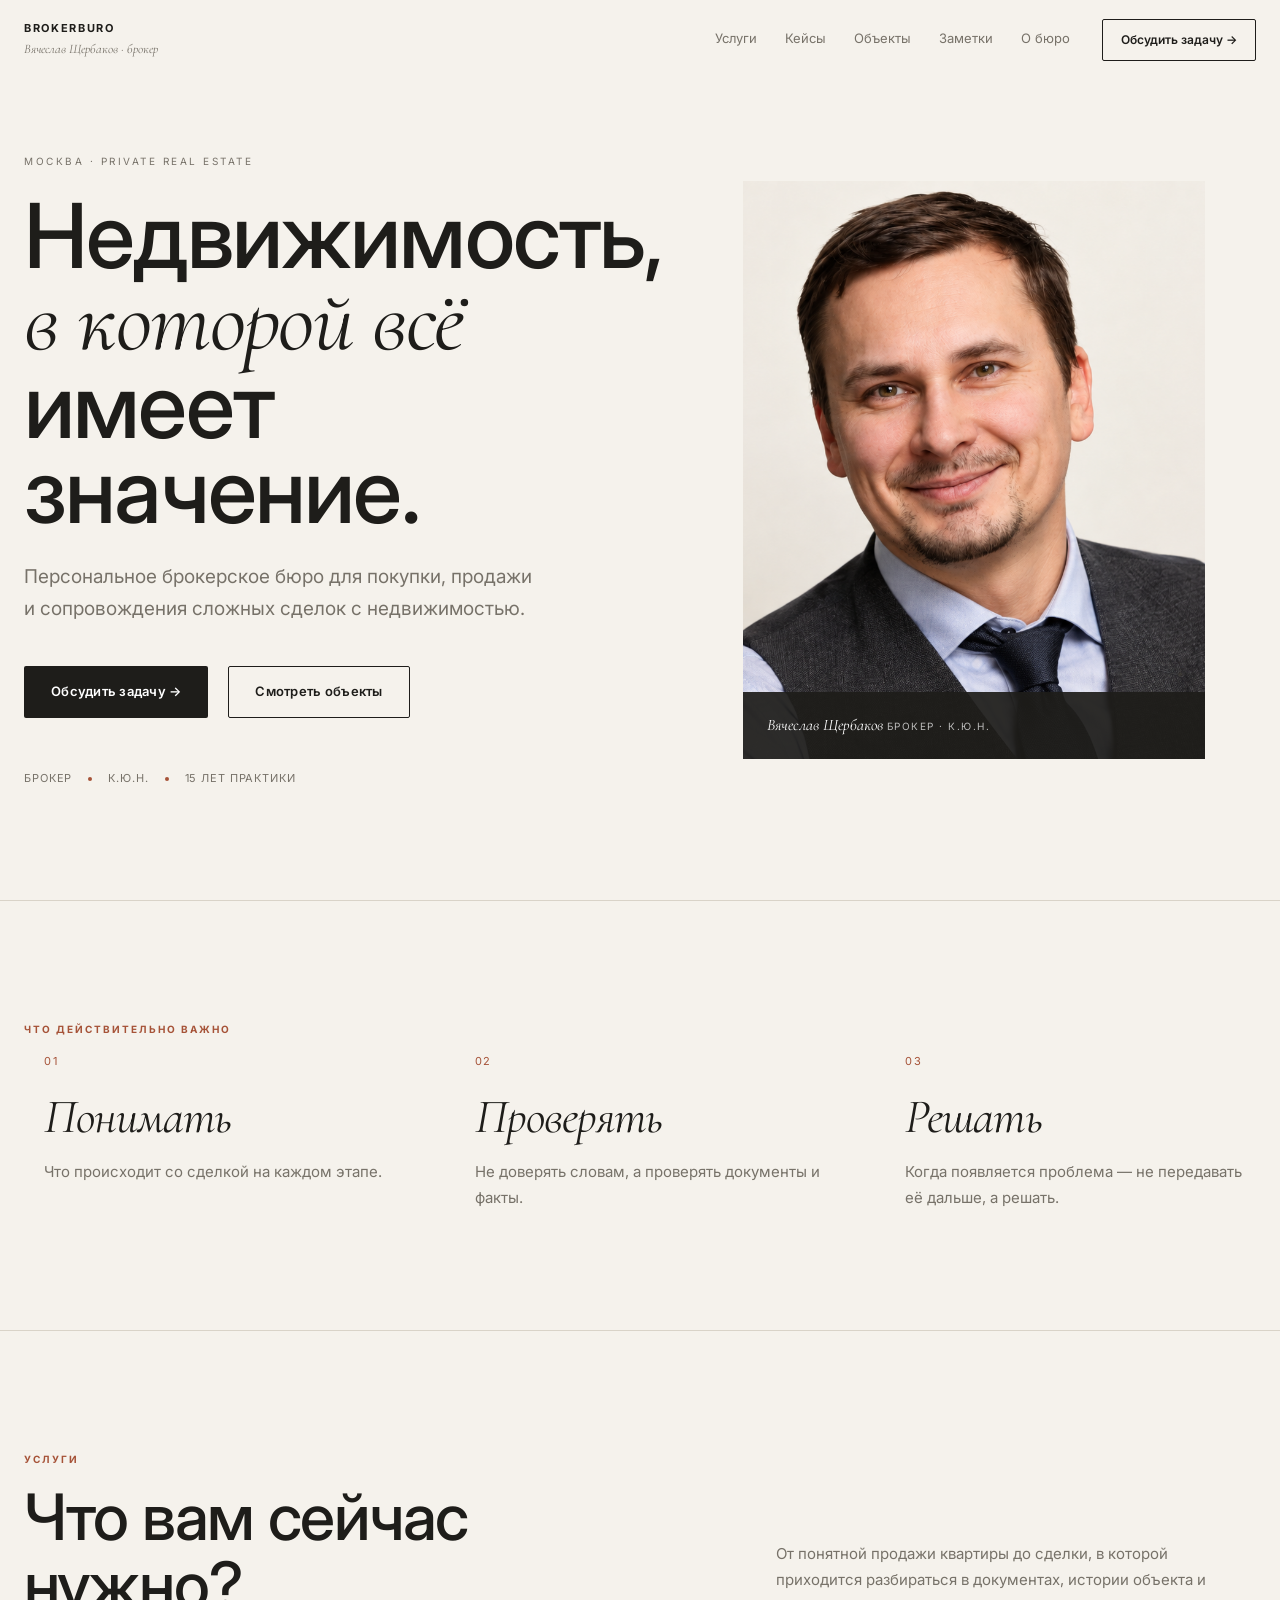
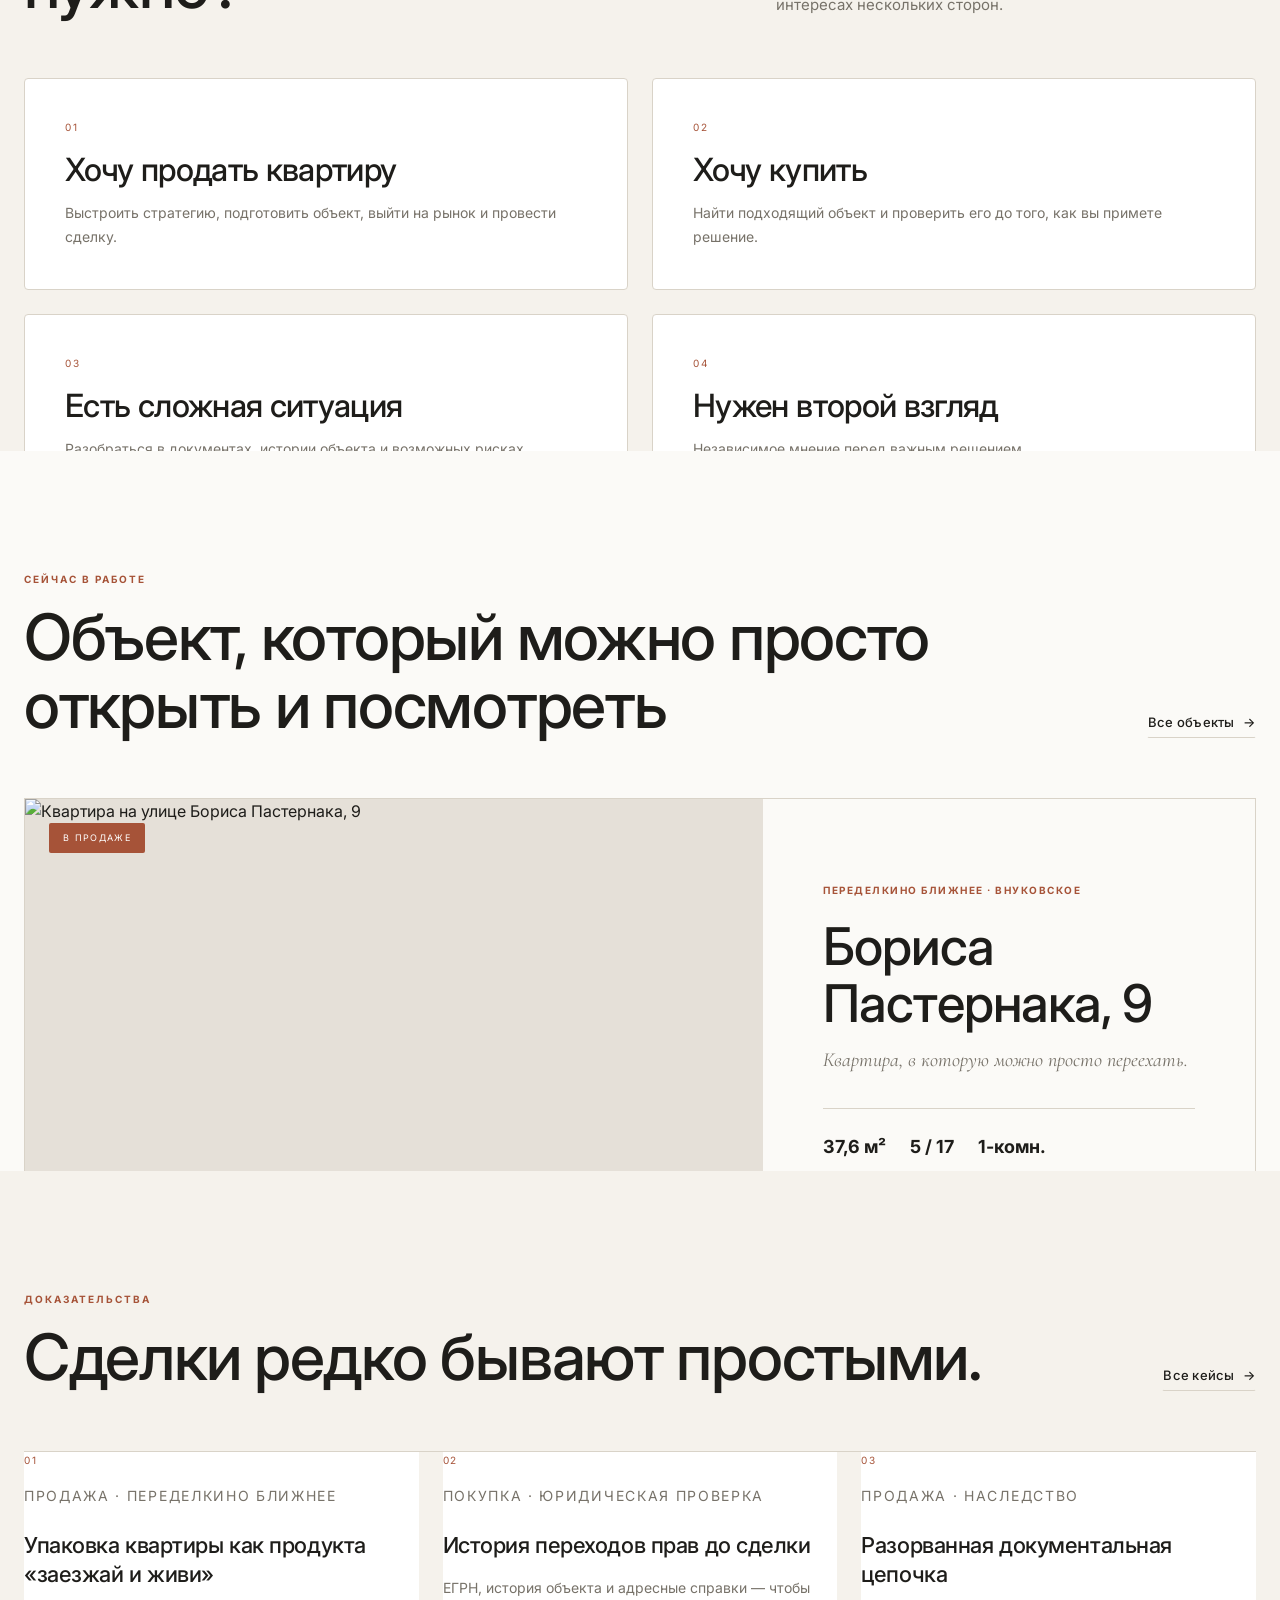
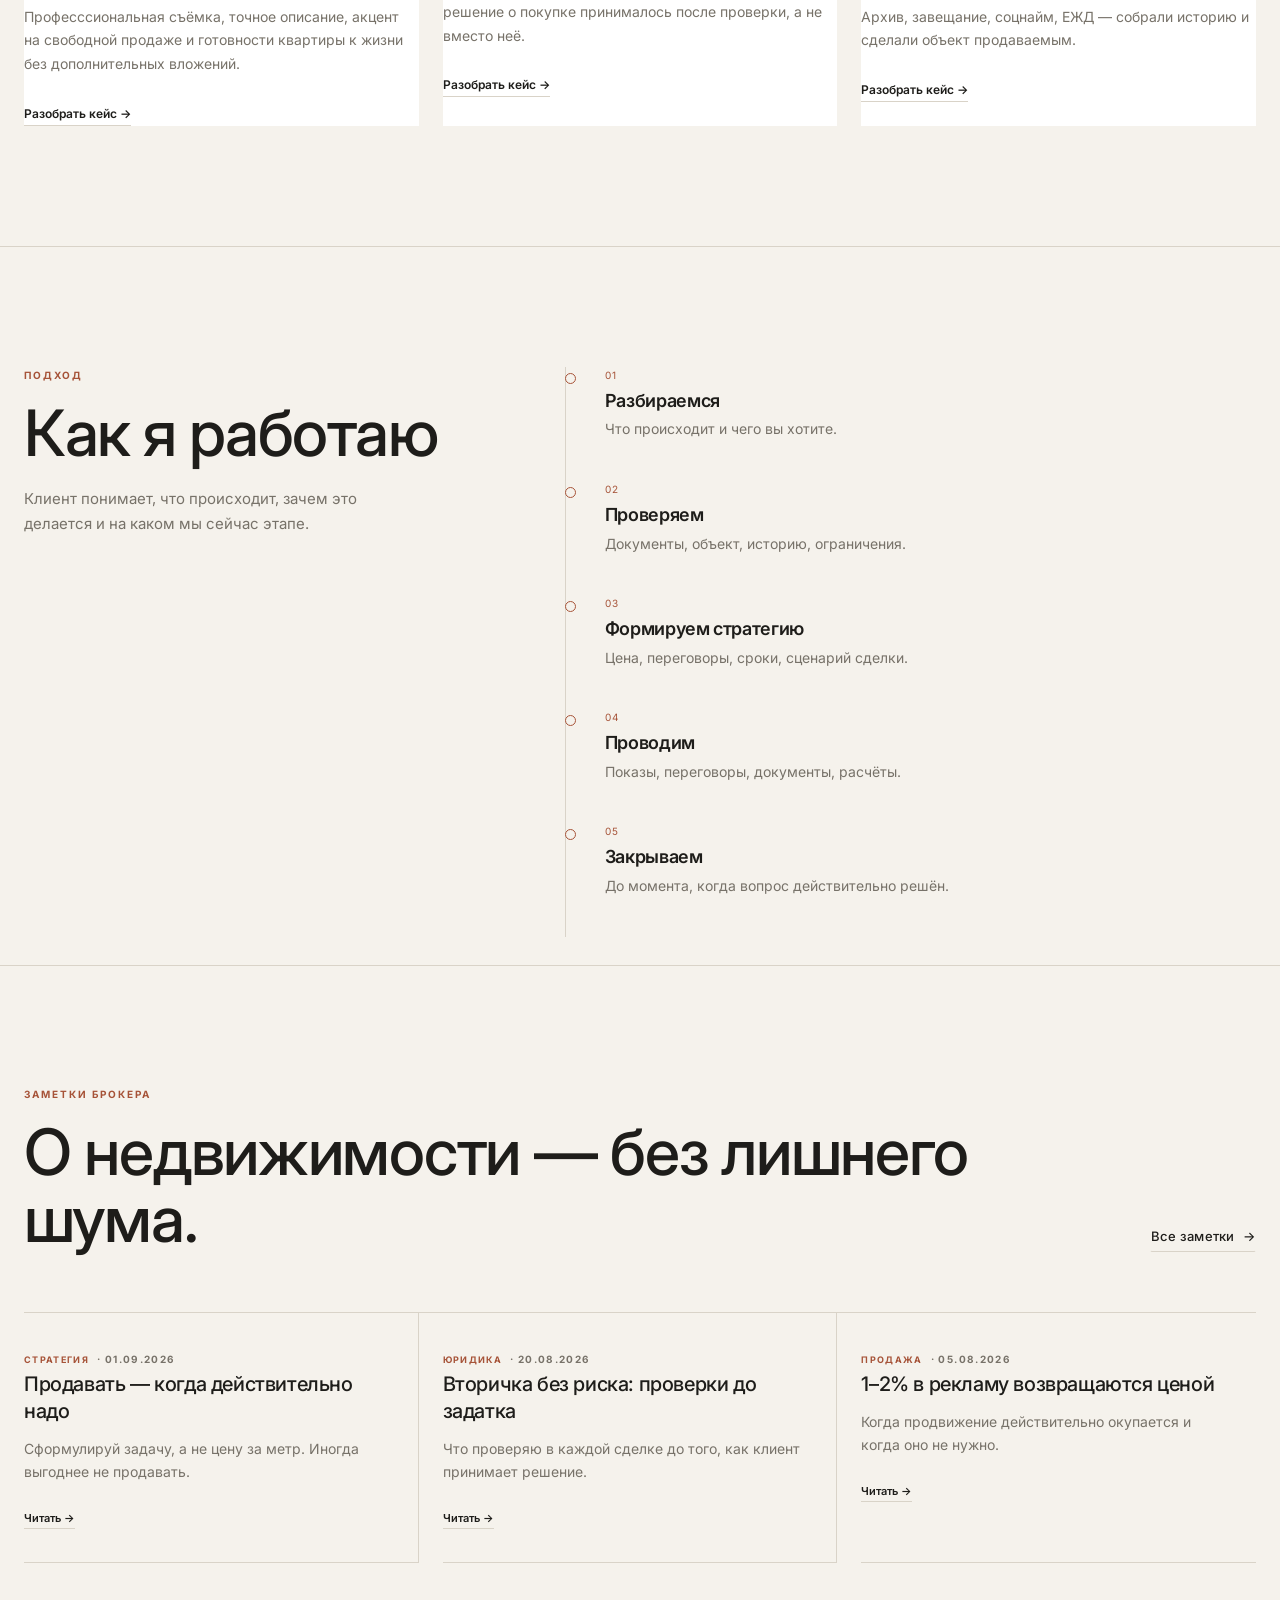
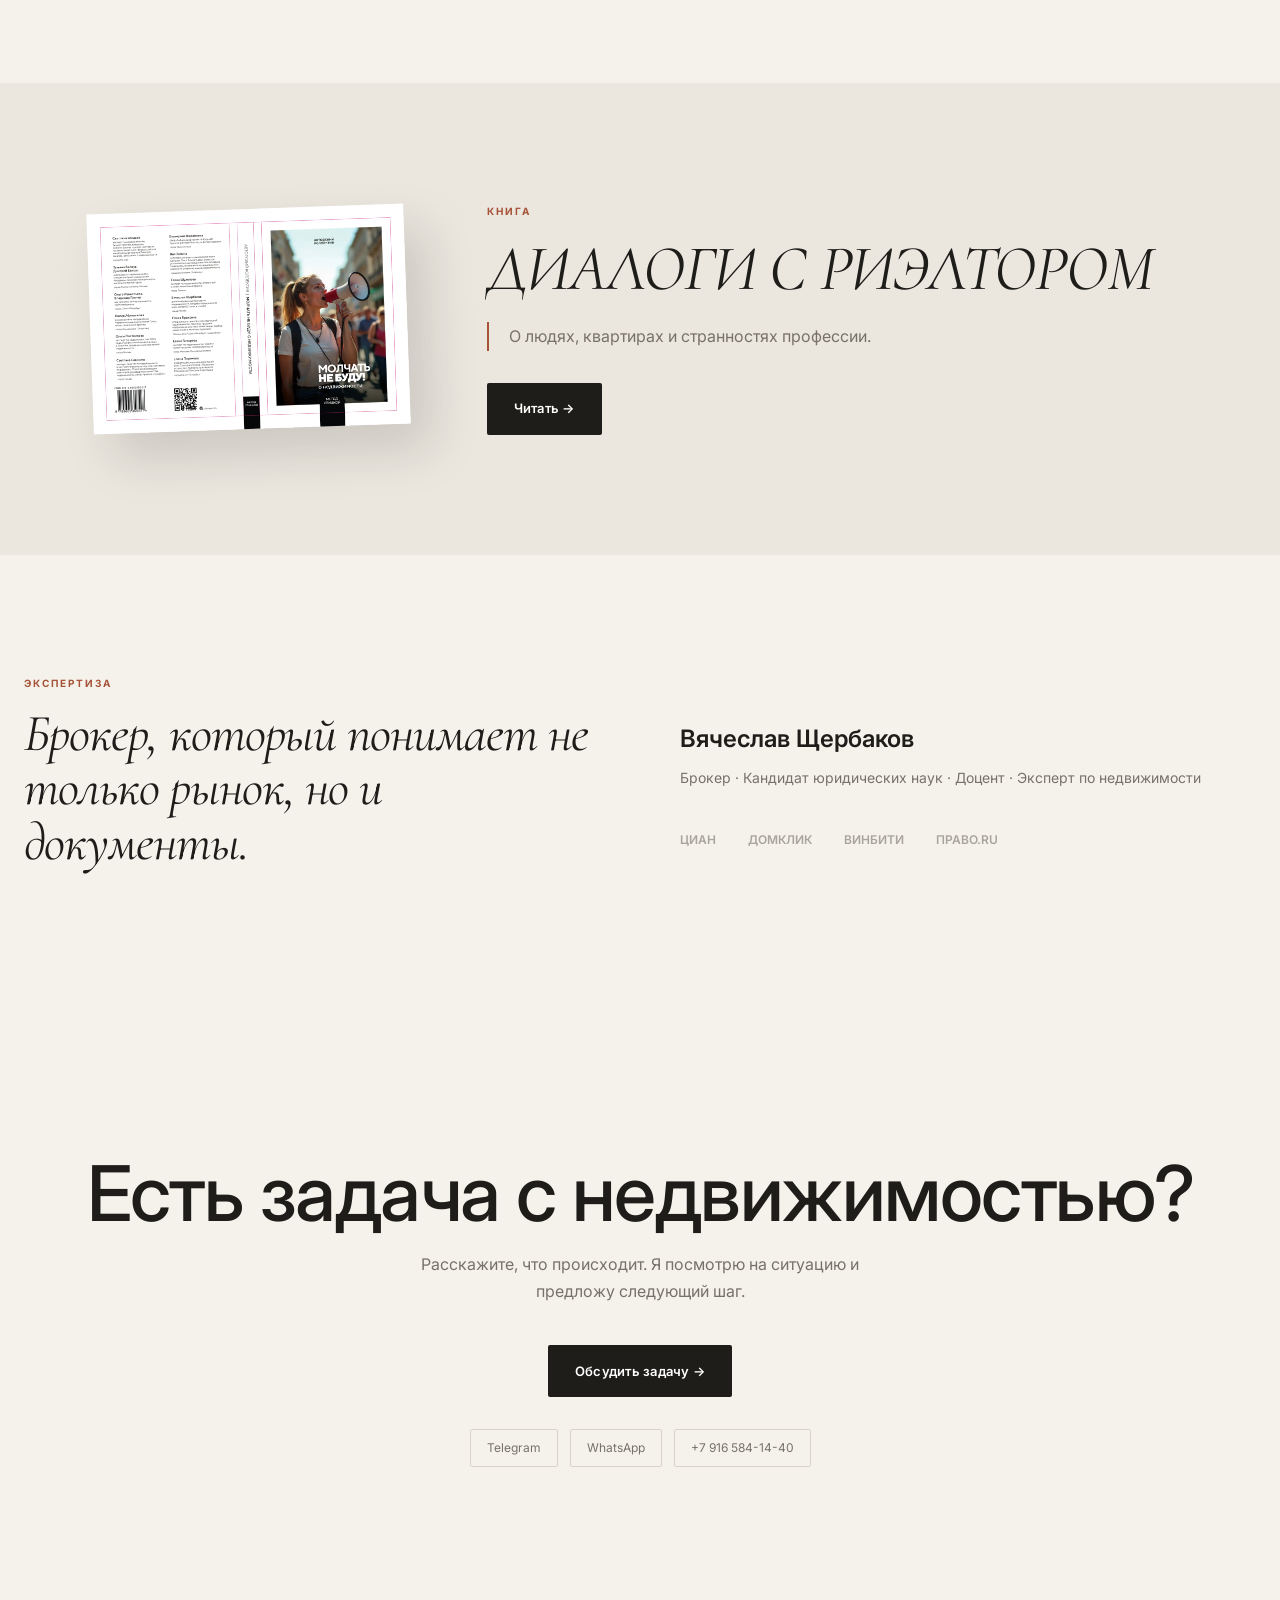
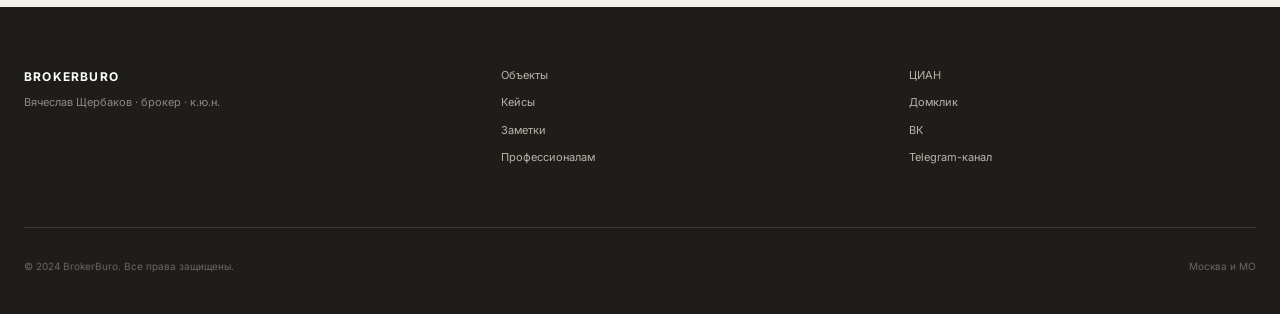
==== commit 0275b1e4: "Apply premium design system to all pages with 80vh section height limit Key features implemented: - " ====
--- a/index.html
+++ b/index.html
@@ -3,89 +3,65 @@
 <head>
   <meta charset="utf-8" />
   <meta name="viewport" content="width=device-width, initial-scale=1" />
-  <title>BrokerBuro — Персональное брокерское бюро Вячеслава Щербакова</title>
-  <meta name="description" content="Персональное брокерское бюро для покупки, продажи и сопровождения сложных сделок с недвижимостью в Москве. Брокер, кандидат юридических наук, 15 лет практики." />
-  <meta property="og:title" content="BrokerBuro — Недвижимость, в которой всё имеет значение" />
-  <meta property="og:description" content="Персональное брокерское бюро Вячеслава Щербакова. Недвижимость — сложная. Работа с ней не должна быть сложной." />
+  <title>Бюро Вячеслава Щербакова — недвижимость в Москве</title>
+  <meta name="description" content="Персональное брокерское бюро Вячеслава Щербакова. Продажа, покупка и сопровождение недвижимости в Москве. Брокер, кандидат юридических наук, 15 лет практики." />
+  <meta property="og:title" content="Бюро Вячеслава Щербакова" />
+  <meta property="og:description" content="Недвижимость в Москве, где важны деньги и детали." />
   <meta property="og:type" content="website" />
-  
-  <!-- Google Fonts -->
   <link rel="preconnect" href="https://fonts.googleapis.com">
   <link rel="preconnect" href="https://fonts.gstatic.com" crossorigin>
-  <link href="https://fonts.googleapis.com/css2?family=Cormorant+Garamond:ital,wght@0,400;0,500;0,600;1,400&family=Inter:wght@400;500;600;700&display=swap" rel="stylesheet">
-  
+  <link href="https://fonts.googleapis.com/css2?family=Cormorant+Garamond:ital,wght@0,400;0,500;1,400&family=Inter:wght@300;400;500;600;700&display=swap" rel="stylesheet">
   <link rel="stylesheet" href="assets/css/style-premium.css" />
 </head>
 <body>
-
-<!-- Header -->
-<header class="site-header" id="header">
+<header class="site-header">
   <div class="container header-inner">
     <a class="brand" href="index.html" aria-label="BrokerBuro">
-      <span class="brand-name">BrokerBuro</span>
-      <span class="brand-signature">Вячеслав Щербаков</span>
+      <span class="brand-name">BROKERBURO</span>
+      <span class="brand-signature">Вячеслав Щербаков · брокер</span>
     </a>
-    
     <nav class="nav" aria-label="Основная навигация">
-      <a href="#objects">Объекты</a>
+      <a href="#services">Услуги</a>
       <a href="#cases">Кейсы</a>
-      <a href="#services">Услуги</a>
+      <a href="catalog.html">Объекты</a>
+      <a href="blog.html">Заметки</a>
       <a href="#about">О бюро</a>
-      <a href="blog.html">Заметки</a>
     </nav>
-    
-    <a class="header-cta" href="tel:+79165841440">Обсудить задачу</a>
-    
+    <a class="header-cta" href="tel:+79165841440">Обсудить задачу →</a>
     <button class="burger" type="button" aria-label="Открыть меню" aria-expanded="false">☰</button>
   </div>
-  
   <div class="mobile-nav" aria-hidden="true">
-    <a href="#objects">Объекты</a>
+    <a href="#services">Услуги</a>
     <a href="#cases">Кейсы</a>
-    <a href="#services">Услуги</a>
+    <a href="catalog.html">Объекты</a>
+    <a href="blog.html">Заметки</a>
     <a href="#about">О бюро</a>
-    <a href="blog.html">Заметки</a>
     <a href="tel:+79165841440">Обсудить задачу</a>
   </div>
 </header>
 
 <main>
-  <!-- Hero Section -->
   <section class="hero">
     <div class="container hero-grid">
       <div class="hero-copy">
         <span class="hero-eyebrow">МОСКВА · PRIVATE REAL ESTATE</span>
-        <h1 class="hero-title">
-          Недвижимость,<br>
-          <span class="serif">в которой всё</span><br>
-          имеет значение.
-        </h1>
-        <p class="hero-subtitle">
-          Персональное брокерское бюро для покупки, продажи и сопровождения 
-          сложных сделок с недвижимостью.
-        </p>
+        <h1 class="hero-title">Недвижимость, <span class="serif">в которой всё</span> имеет значение.</h1>
+        <p class="hero-subtitle">Персональное брокерское бюро для покупки, продажи и сопровождения сложных сделок с недвижимостью.</p>
         <div class="hero-actions">
           <a class="btn btn-primary" href="tel:+79165841440">Обсудить задачу →</a>
-          <a class="btn btn-link" href="#objects">
-            Смотреть объекты <span class="arrow">→</span>
-          </a>
+          <a class="btn btn-outline" href="catalog.html">Смотреть объекты</a>
         </div>
         <div class="hero-meta">
-          <span>Брокер</span>
-          <span class="dot"></span>
-          <span>к.ю.н.</span>
-          <span class="dot"></span>
-          <span>15 лет практики</span>
-        </div>
-      </div>
-      
+          <span>Брокер</span><span class="dot"></span><span>к.ю.н.</span><span class="dot"></span><span>15 лет практики</span>
+        </div>
+      </div>
       <div class="hero-visual">
         <div class="portrait-wrapper">
-          <img src="assets/portrait.png" alt="Вячеслав Щербаков, брокер по недвижимости" loading="eager" />
+          <img src="assets/portrait.png" alt="Вячеслав Щербаков, брокер по недвижимости" />
           <div class="portrait-signature">
             <div>
               <span class="signature-name">Вячеслав Щербаков</span>
-              <span class="signature-role">Брокер · к.ю.н.</span>
+              <span class="signature-role">брокер · к.ю.н.</span>
             </div>
           </div>
         </div>
@@ -93,461 +69,313 @@
     </div>
   </section>
 
-  <!-- Philosophy Section -->
-  <section class="philosophy">
-    <div class="container philosophy-grid">
-      <article class="philosophy-item fade-in">
-        <span class="philosophy-number">01</span>
-        <h3 class="philosophy-title">Понимать</h3>
-        <p class="philosophy-text">
-          Что происходит со сделкой на каждом этапе. Никакого тумана — только ясная картина процесса.
-        </p>
-      </article>
-      
-      <article class="philosophy-item fade-in">
-        <span class="philosophy-number">02</span>
-        <h3 class="philosophy-title">Проверять</h3>
-        <p class="philosophy-text">
-          Не доверять словам, а проверять документы и факты. Юридическая экспертиза на каждой стадии.
-        </p>
-      </article>
-      
-      <article class="philosophy-item fade-in">
-        <span class="philosophy-number">03</span>
-        <h3 class="philosophy-title">Решать</h3>
-        <p class="philosophy-text">
-          Когда появляется проблема — не передавать её дальше, а решать. Личная ответственность за результат.
-        </p>
-      </article>
-    </div>
-  </section>
-
-  <!-- Services Section - JTBD Approach -->
-  <section class="services" id="services">
+  <section class="philosophy" id="about">
+    <div class="container">
+      <span class="section-kicker">ЧТО ДЕЙСТВИТЕЛЬНО ВАЖНО</span>
+      <div class="philosophy-grid">
+        <div class="philosophy-item">
+          <span class="philosophy-number">01</span>
+          <h3 class="philosophy-title">Понимать</h3>
+          <p class="philosophy-text">Что происходит со сделкой на каждом этапе.</p>
+        </div>
+        <div class="philosophy-item">
+          <span class="philosophy-number">02</span>
+          <h3 class="philosophy-title">Проверять</h3>
+          <p class="philosophy-text">Не доверять словам, а проверять документы и факты.</p>
+        </div>
+        <div class="philosophy-item">
+          <span class="philosophy-number">03</span>
+          <h3 class="philosophy-title">Решать</h3>
+          <p class="philosophy-text">Когда появляется проблема — не передавать её дальше, а решать.</p>
+        </div>
+      </div>
+    </div>
+  </section>
+
+  <section class="services section" id="services">
     <div class="container">
       <div class="section-header">
         <div>
-          <span class="section-kicker">ЧТО ВАМ НУЖНО</span>
+          <span class="section-kicker">УСЛУГИ</span>
           <h2>Что вам сейчас нужно?</h2>
         </div>
-        <p>
-          От понятной продажи квартиры до сделки, в которой приходится разбираться 
-          в документах, истории объекта и интересах нескольких сторон.
-        </p>
-      </div>
-      
+        <p>От понятной продажи квартиры до сделки, в которой приходится разбираться в документах, истории объекта и интересах нескольких сторон.</p>
+      </div>
       <div class="service-jtbd-grid">
-        <a class="service-jtbd hover-lift fade-in" href="tel:+79165841440">
+        <a class="service-jtbd" href="tel:+79165841440">
           <span class="service-jtbd-number">01</span>
           <h3 class="service-jtbd-title">Хочу продать квартиру</h3>
-          <p class="service-jtbd-desc">
-            Выстроить стратегию, подготовить объект, выйти на рынок и провести сделку.
-          </p>
-        </a>
-        
-        <a class="service-jtbd hover-lift fade-in" href="tel:+79165841440">
+          <p class="service-jtbd-desc">Выстроить стратегию, подготовить объект, выйти на рынок и провести сделку.</p>
+        </a>
+        <a class="service-jtbd" href="tel:+79165841440">
           <span class="service-jtbd-number">02</span>
           <h3 class="service-jtbd-title">Хочу купить</h3>
-          <p class="service-jtbd-desc">
-            Найти подходящий объект и проверить его до того, как вы примете решение.
-          </p>
-        </a>
-        
-        <a class="service-jtbd hover-lift fade-in" href="tel:+79165841440">
+          <p class="service-jtbd-desc">Найти подходящий объект и проверить его до того, как вы примете решение.</p>
+        </a>
+        <a class="service-jtbd" href="tel:+79165841440">
           <span class="service-jtbd-number">03</span>
           <h3 class="service-jtbd-title">Есть сложная ситуация</h3>
-          <p class="service-jtbd-desc">
-            Разобраться в документах, истории объекта и возможных рисках.
-          </p>
-        </a>
-        
-        <a class="service-jtbd hover-lift fade-in" href="tel:+79165841440">
+          <p class="service-jtbd-desc">Разобраться в документах, истории объекта и возможных рисках.</p>
+        </a>
+        <a class="service-jtbd" href="tel:+79165841440">
           <span class="service-jtbd-number">04</span>
           <h3 class="service-jtbd-title">Нужен второй взгляд</h3>
-          <p class="service-jtbd-desc">
-            Независимое мнение перед важным решением. Экспертная оценка ситуации.
-          </p>
-        </a>
-      </div>
-    </div>
-  </section>
-
-  <!-- Featured Object -->
-  <section class="featured-object" id="objects">
+          <p class="service-jtbd-desc">Независимое мнение перед важным решением.</p>
+        </a>
+      </div>
+    </div>
+  </section>
+
+  <section class="featured-object section">
     <div class="container">
       <div class="section-header compact">
         <div>
           <span class="section-kicker">СЕЙЧАС В РАБОТЕ</span>
           <h2>Объект, который можно просто открыть и посмотреть</h2>
         </div>
-        <a class="btn btn-link" href="catalog.html">
-          Все объекты <span class="arrow">→</span>
-        </a>
-      </div>
-      
-      <article class="object-showcase fade-in">
+        <a class="btn btn-link" href="catalog.html">Все объекты <span class="arrow">→</span></a>
+      </div>
+      <article class="object-showcase">
         <a class="object-image-wrapper" href="object.html?id=peredelkino-1k-pasternaka9">
           <img src="https://images.cdn-cian.ru/images/kvartira-vnukovskoe-borisa-pasternaka-ulica-2958803488-1.jpg" alt="Квартира на улице Бориса Пастернака, 9" loading="lazy" />
           <span class="object-badge">В продаже</span>
         </a>
         <div class="object-details-wrapper">
-          <span class="object-location">Переделкино Ближнее · Внуковское</span>
+          <p class="object-location">Переделкино Ближнее · Внуковское</p>
           <h3 class="object-title">Бориса Пастернака, 9</h3>
           <p class="object-subtitle">Квартира, в которую можно просто переехать.</p>
-          
           <div class="object-specs">
-            <div class="spec-item">
-              <strong>37,6 м²</strong>
-              <span>Площадь</span>
-            </div>
-            <div class="spec-item">
-              <strong>1-комнатная</strong>
-              <span>Тип</span>
-            </div>
-            <div class="spec-item">
-              <strong>5 / 17</strong>
-              <span>Этаж</span>
-            </div>
+            <div class="spec-item"><strong>37,6 м²</strong>площадь</div>
+            <div class="spec-item"><strong>5 / 17</strong>этаж</div>
+            <div class="spec-item"><strong>1-комн.</strong>квартира</div>
           </div>
-          
           <p class="object-price">15 000 000 ₽</p>
           <p class="object-bureau-note">Объект представлен BrokerBuro</p>
-          
-          <div class="hero-actions">
-            <a class="btn btn-primary" href="object.html?id=peredelkino-1k-pasternaka9">Смотреть объект →</a>
-          </div>
+          <a class="btn btn-primary" href="object.html?id=peredelkino-1k-pasternaka9">Смотреть объект →</a>
         </div>
       </article>
     </div>
   </section>
 
-  <!-- Cases Section -->
-  <section class="cases" id="cases">
+  <section class="cases section" id="cases">
     <div class="container">
       <div class="section-header compact">
         <div>
           <span class="section-kicker">ДОКАЗАТЕЛЬСТВА</span>
           <h2>Сделки редко бывают простыми.</h2>
         </div>
-        <a class="btn btn-link" href="cases.html">
-          Все кейсы <span class="arrow">→</span>
-        </a>
-      </div>
-      
+        <a class="btn btn-link" href="cases.html">Все кейсы <span class="arrow">→</span></a>
+      </div>
       <div class="case-grid">
-        <article class="case-card fade-in">
+        <article class="case-card">
           <span class="case-number">01</span>
           <p class="case-type">Продажа · Переделкино Ближнее</p>
           <h3>Упаковка квартиры как продукта «заезжай и живи»</h3>
-          <p>
-            Профессиональная съёмка, точное описание, акцент на свободной продаже 
-            и готовности квартиры к жизни без дополнительных вложений.
-          </p>
+          <p>Професссиональная съёмка, точное описание, акцент на свободной продаже и готовности квартиры к жизни без дополнительных вложений.</p>
           <a class="case-link" href="cases.html">Разобрать кейс <span class="arrow">→</span></a>
         </article>
-        
-        <article class="case-card fade-in">
+        <article class="case-card">
           <span class="case-number">02</span>
           <p class="case-type">Покупка · юридическая проверка</p>
           <h3>История переходов прав до сделки</h3>
-          <p>
-            ЕГРН, история объекта и адресные справки — чтобы решение о покупке 
-            принималось после проверки, а не вместо неё.
-          </p>
+          <p>ЕГРН, история объекта и адресные справки — чтобы решение о покупке принималось после проверки, а не вместо неё.</p>
           <a class="case-link" href="cases.html">Разобрать кейс <span class="arrow">→</span></a>
         </article>
-        
-        <article class="case-card fade-in">
+        <article class="case-card">
           <span class="case-number">03</span>
           <p class="case-type">Продажа · наследство</p>
           <h3>Разорванная документальная цепочка</h3>
-          <p>
-            Архив, завещание, соцнайм, ЕЖД — собрали историю и сделали объект продаваемым.
-          </p>
+          <p>Архив, завещание, соцнайм, ЕЖД — собрали историю и сделали объект продаваемым.</p>
           <a class="case-link" href="cases.html">Разобрать кейс <span class="arrow">→</span></a>
         </article>
       </div>
     </div>
   </section>
 
-  <!-- Process Section -->
-  <section class="process">
+  <section class="process section">
     <div class="container process-grid">
       <div>
         <span class="section-kicker">ПОДХОД</span>
         <h2>Как я работаю</h2>
-        <p class="process-intro">
-          Пять этапов от первой консультации до момента, когда вопрос действительно решён.
-        </p>
-      </div>
-      
-      <ol class="process-timeline">
-        <li class="process-step fade-in">
+        <p class="process-intro">Клиент понимает, что происходит, зачем это делается и на каком мы сейчас этапе.</p>
+      </div>
+      <ul class="process-timeline">
+        <li class="process-step">
           <span class="process-step-number">01</span>
-          <h4 class="process-step-title">Разбираемся</h4>
+          <h3 class="process-step-title">Разбираемся</h3>
           <p class="process-step-desc">Что происходит и чего вы хотите.</p>
         </li>
-        <li class="process-step fade-in">
+        <li class="process-step">
           <span class="process-step-number">02</span>
-          <h4 class="process-step-title">Проверяем</h4>
+          <h3 class="process-step-title">Проверяем</h3>
           <p class="process-step-desc">Документы, объект, историю, ограничения.</p>
         </li>
-        <li class="process-step fade-in">
+        <li class="process-step">
           <span class="process-step-number">03</span>
-          <h4 class="process-step-title">Формируем стратегию</h4>
+          <h3 class="process-step-title">Формируем стратегию</h3>
           <p class="process-step-desc">Цена, переговоры, сроки, сценарий сделки.</p>
         </li>
-        <li class="process-step fade-in">
+        <li class="process-step">
           <span class="process-step-number">04</span>
-          <h4 class="process-step-title">Проводим</h4>
+          <h3 class="process-step-title">Проводим</h3>
           <p class="process-step-desc">Показы, переговоры, документы, расчёты.</p>
         </li>
-        <li class="process-step fade-in">
+        <li class="process-step">
           <span class="process-step-number">05</span>
-          <h4 class="process-step-title">Закрываем</h4>
+          <h3 class="process-step-title">Закрываем</h3>
           <p class="process-step-desc">До момента, когда вопрос действительно решён.</p>
         </li>
-      </ol>
-    </div>
-  </section>
-
-  <!-- Expertise Section -->
-  <section class="expertise" id="about">
-    <div class="container expertise-grid">
-      <div class="fade-in">
-        <span class="section-kicker">ЭКСПЕРТИЗА</span>
-        <h2 class="expertise-title">
-          Брокер, который понимает не только рынок, но и документы.
-        </h2>
-        <div class="expertise-name">Вячеслав Щербаков</div>
-        <p class="expertise-credentials">
-          Брокер · Кандидат юридических наук · Доцент · Эксперт по недвижимости
-        </p>
-        <p class="text-muted">
-          15 лет практики в недвижимости. Более 1000 проведённых сделок. 
-          Публичный эксперт и автор книг о недвижимости.
-        </p>
-        
-        <div class="media-logos">
-          <span class="media-logo">РИА Новости</span>
-          <span class="media-logo">Коммерсантъ</span>
-          <span class="media-logo">Ведомости</span>
-          <span class="media-logo">РБК</span>
-          <span class="media-logo">ЦИАН</span>
-        </div>
-      </div>
-      
-      <div class="fade-in">
-        <!-- Placeholder for additional expertise content or image -->
-      </div>
-    </div>
-  </section>
-
-  <!-- Book Section -->
-  <section class="book-section">
-    <div class="container book-grid">
-      <div class="book-cover-wrapper fade-in">
-        <img class="book-cover" src="assets/img/book-cover-web.jpg" alt="Книга «Молчать не буду!   О недвижимости»" loading="lazy" />
-      </div>
-      <div class="book-content fade-in">
-        <span class="section-kicker">КНИГА</span>
-        <h2>Молчать не буду!</h2>
-        <h2>О недвижимости</h2>
-        <blockquote class="book-quote">
-          О людях, квартирах и странностях профессии. Книга о том, как устроен 
-          рынок недвижимости изнутри — без приукрашивания и рекламного шума.
-        </blockquote>
-        <a class="btn btn-outline" href="https://www.avito.ru/moskva/knigi_i_zhurnaly/unikalnaya_kniga_o_nedvizhimosti_7458158001">Купить →</a>
-      </div>
-    </div>
-  </section>
-
-  <!-- Notes Section -->
-  <section class="notes">
+      </ul>
+    </div>
+  </section>
+
+  <section class="notes section">
     <div class="container">
       <div class="section-header compact">
         <div>
           <span class="section-kicker">ЗАМЕТКИ БРОКЕРА</span>
           <h2>О недвижимости — без лишнего шума.</h2>
         </div>
-        <a class="btn btn-link" href="blog.html">
-          Все заметки <span class="arrow">→</span>
-        </a>
-      </div>
-      
+        <a class="btn btn-link" href="blog.html">Все заметки <span class="arrow">→</span></a>
+      </div>
       <div class="notes-grid">
-        <article class="note-card fade-in">
-          <div>
-            <span class="note-category">Стратегия</span>
-            <span class="note-date">· 01.09.2026</span>
-          </div>
+        <article class="note-card">
+          <span class="note-category">Стратегия<span class="note-date">· 01.09.2026</span></span>
           <h3>Продавать — когда действительно надо</h3>
-          <p>
-            Сформулируй задачу, а не цену за метр. Иногда выгоднее не продавать.
-          </p>
+          <p>Сформулируй задачу, а не цену за метр. Иногда выгоднее не продавать.</p>
           <a class="note-read-more" href="blog.html">Читать <span class="arrow">→</span></a>
         </article>
-        
-        <article class="note-card fade-in">
-          <div>
-            <span class="note-category">Юридика</span>
-            <span class="note-date">· 20.08.2026</span>
-          </div>
+        <article class="note-card">
+          <span class="note-category">Юридика<span class="note-date">· 20.08.2026</span></span>
           <h3>Вторичка без риска: проверки до задатка</h3>
-          <p>
-            Что проверяю в каждой сделке до того, как клиент принимает решение.
-          </p>
+          <p>Что проверяю в каждой сделке до того, как клиент принимает решение.</p>
           <a class="note-read-more" href="blog.html">Читать <span class="arrow">→</span></a>
         </article>
-        
-        <article class="note-card fade-in">
-          <div>
-            <span class="note-category">Продажа</span>
-            <span class="note-date">· 05.08.2026</span>
-          </div>
+        <article class="note-card">
+          <span class="note-category">Продажа<span class="note-date">· 05.08.2026</span></span>
           <h3>1–2% в рекламу возвращаются ценой</h3>
-          <p>
-            Когда продвижение действительно окупается и когда оно не нужно.
-          </p>
+          <p>Когда продвижение действительно окупается и когда оно не нужно.</p>
           <a class="note-read-more" href="blog.html">Читать <span class="arrow">→</span></a>
         </article>
       </div>
     </div>
   </section>
 
-  <!-- Final CTA -->
+  <section class="book-section">
+    <div class="container book-grid">
+      <div class="book-cover-wrapper">
+        <img class="book-cover" src="assets/img/book-cover-web.jpg" alt="Книга «Диалоги с риэлтором»" loading="lazy" />
+      </div>
+      <div class="book-content">
+        <span class="section-kicker">КНИГА</span>
+        <h2>ДИАЛОГИ С РИЭЛТОРОМ</h2>
+        <p class="book-quote">О людях, квартирах и странностях профессии.</p>
+        <a class="btn btn-primary" href="coaching.html">Читать →</a>
+      </div>
+    </div>
+  </section>
+
+  <section class="expertise section">
+    <div class="container expertise-grid">
+      <div>
+        <span class="section-kicker">ЭКСПЕРТИЗА</span>
+        <h2 class="expertise-title">Брокер, который понимает не только рынок, но и документы.</h2>
+      </div>
+      <div>
+        <p class="expertise-name">Вячеслав Щербаков</p>
+        <p class="expertise-credentials">Брокер · Кандидат юридических наук · Доцент · Эксперт по недвижимости</p>
+        <div class="media-logos">
+          <span class="media-logo">ЦИАН</span>
+          <span class="media-logo">ДОМКЛИК</span>
+          <span class="media-logo">ВИНБИТИ</span>
+          <span class="media-logo">ПРАВО.RU</span>
+        </div>
+      </div>
+    </div>
+  </section>
+
   <section class="final-cta">
     <div class="container">
-      <span class="section-kicker">ЕСТЬ ЗАДАЧА?</span>
-      <h2>
-        Есть задача с недвижимостью?<br>
-        <span class="serif">Расскажите, что происходит.</span>
-      </h2>
-      <p class="final-cta-text">
-        Я посмотрю на ситуацию и предложу следующий шаг. Без обязательств — просто разговор о вашем вопросе.
-      </p>
-      <div class="hero-actions" style="justify-content: center;">
-        <a class="btn btn-primary" href="tel:+79165841440">Обсудить задачу →</a>
-      </div>
+      <h2>Есть задача с недвижимостью?</h2>
+      <p class="final-cta-text">Расскажите, что происходит. Я посмотрю на ситуацию и предложу следующий шаг.</p>
+      <a class="btn btn-primary" href="tel:+79165841440">Обсудить задачу →</a>
       <div class="contact-methods">
-        <a href="tel:+79165841440">+7 916 584-14-40</a>
         <a href="https://t.me/VAShcherbakov">Telegram</a>
         <a href="https://wa.me/79165841440">WhatsApp</a>
-      </div>
-      <p class="text-muted" style="font-size: 12px; margin-top: 24px;">Москва и МО · отвечу в течение часа</p>
+        <a href="tel:+79165841440">+7 916 584-14-40</a>
+      </div>
     </div>
   </section>
 </main>
 
-<!-- Footer -->
 <footer class="site-footer">
-  <div class="container">
-    <div class="footer-grid">
-      <div class="footer-brand">
-        <strong>BrokerBuro</strong>
-        <span>Персональное брокерское бюро<br>Вячеслава Щербакова</span>
-      </div>
-      
-      <div class="footer-links">
-        <a href="#objects">Объекты</a>
-        <a href="#cases">Кейсы</a>
-        <a href="#services">Услуги</a>
-        <a href="#about">О бюро</a>
-        <a href="blog.html">Заметки</a>
-      </div>
-      
-      <div class="footer-links">
-        <a href="https://www.cian.ru/agents/12252057/" target="_blank" rel="noopener">ЦИАН</a>
-        <a href="https://agencies.domclick.ru/agent/30328" target="_blank" rel="noopener">Домклик</a>
-        <a href="https://vk.ru/brokerburo" target="_blank" rel="noopener">ВК</a>
-        <a href="https://t.me/ai_and_realtor" target="_blank" rel="noopener">TG</a>
-      </div>
-    </div>
-    
-    <div class="footer-bottom">
-      <span>© 2005-2026 Вячеслав Щербаков => BrokerBuro. Все права защищены.</span>
-      <span>Недвижимость в Москве</span>
-    </div>
+  <div class="container footer-grid">
+    <div class="footer-brand">
+      <strong>BROKERBURO</strong>
+      <span>Вячеслав Щербаков · брокер · к.ю.н.</span>
+    </div>
+    <div class="footer-links">
+      <a href="catalog.html">Объекты</a>
+      <a href="cases.html">Кейсы</a>
+      <a href="blog.html">Заметки</a>
+      <a href="coaching.html">Профессионалам</a>
+    </div>
+    <div class="footer-links">
+      <a href="https://www.cian.ru/agents/12252057/">ЦИАН</a>
+      <a href="https://agencies.domclick.ru/agent/30328">Домклик</a>
+      <a href="https://vk.ru/brokerburo">ВК</a>
+      <a href="https://t.me/ai_and_realtor">Telegram-канал</a>
+    </div>
+  </div>
+  <div class="container footer-bottom">
+    <span>© 2024 BrokerBuro. Все права защищены.</span>
+    <span>Москва и МО</span>
   </div>
 </footer>
 
 <script>
-// Header scroll effect
 (() => {
-  const header = document.getElementById('header');
-  if (!header) return;
-  
-  const onScroll = () => {
+  const burger = document.querySelector('.burger');
+  const mobile = document.querySelector('.mobile-nav');
+  const header = document.querySelector('.site-header');
+  
+  if (!burger || !mobile) return;
+  
+  burger.addEventListener('click', () => {
+    const open = mobile.classList.toggle('open');
+    burger.setAttribute('aria-expanded', String(open));
+    burger.textContent = open ? '✕' : '☰';
+    mobile.setAttribute('aria-hidden', String(!open));
+  });
+  
+  mobile.querySelectorAll('a').forEach(a => a.addEventListener('click', () => {
+    mobile.classList.remove('open');
+    burger.setAttribute('aria-expanded', 'false');
+    burger.textContent = '☰';
+    mobile.setAttribute('aria-hidden', 'true');
+  }));
+  
+  // Header scroll effect
+  window.addEventListener('scroll', () => {
     if (window.scrollY > 50) {
       header.classList.add('scrolled');
     } else {
       header.classList.remove('scrolled');
     }
-  };
-  
-  window.addEventListener('scroll', onScroll, { passive: true });
-  onScroll();
-})();
-
-// Mobile menu
-(() => {
-  const burger = document.querySelector('.burger');
-  const mobile = document.querySelector('.mobile-nav');
-  if (!burger || !mobile) return;
-  
-  burger.addEventListener('click', () => {
-    const open = mobile.classList.toggle('open');
-    burger.setAttribute('aria-expanded', String(open));
-    burger.textContent = open ? '✕' : '☰';
-    mobile.setAttribute('aria-hidden', String(!open));
-    document.body.style.overflow = open ? 'hidden' : '';
   });
   
-  mobile.querySelectorAll('a').forEach(a => {
-    a.addEventListener('click', () => {
-      mobile.classList.remove('open');
-      burger.setAttribute('aria-expanded', 'false');
-      burger.textContent = '☰';
-      mobile.setAttribute('aria-hidden', 'true');
-      document.body.style.overflow = '';
-    });
-  });
-})();
-
-// Fade-in animation on scroll
-(() => {
-  const elements = document.querySelectorAll('.fade-in');
-  if (!elements.length) return;
-  
+  // Fade-in animation on scroll
+  const observerOptions = { threshold: 0.1, rootMargin: '0px 0px -50px 0px' };
   const observer = new IntersectionObserver((entries) => {
     entries.forEach(entry => {
       if (entry.isIntersecting) {
         entry.target.classList.add('visible');
-        observer.unobserve(entry.target);
       }
     });
-  }, {
-    threshold: 0.1,
-    rootMargin: '0px 0px -50px 0px'
-  });
-  
-  elements.forEach(el => observer.observe(el));
-})();
-
-// Image reveal animation
-(() => {
-  const images = document.querySelectorAll('.image-reveal img');
-  images.forEach(img => {
-    if (img.complete) {
-      img.parentElement.classList.add('loaded');
-    } else {
-      img.addEventListener('load', () => {
-        img.parentElement.classList.add('loaded');
-      });
-    }
-  });
+  }, observerOptions);
+  
+  document.querySelectorAll('.fade-in').forEach(el => observer.observe(el));
 })();
 </script>
-
 </body>
 </html>
--- a/assets/css/style-premium.css
+++ b/assets/css/style-premium.css
@@ -61,6 +61,25 @@
   color: inherit; 
   text-decoration: none;
   transition: color 0.2s ease;
+}
+
+/* ============================================
+   SECTION HEIGHT LIMIT — 80% viewport
+   ============================================ */
+
+section, .section {
+  max-height: 80vh;
+  overflow-y: auto;
+  padding: 80px 0;
+}
+
+/* Для главных экранов оставляем full-height опционально */
+.hero {
+  padding: 140px 0 100px;
+  min-height: 80vh;
+  max-height: 80vh;
+  display: flex;
+  align-items: center;
 }
 
 /* ============================================
@@ -711,18 +730,15 @@
 }
 
 .case-card {
-  padding: 40px 32px;
-  border-right: 1px solid var(--line-sand);
-  border-bottom: 1px solid var(--line-sand);
+  padding: 0;
+  border: none;
   transition: all 0.3s ease;
+  background: var(--white);
 }
 
 .case-card:hover {
-  background: var(--white);
-}
-
-.case-card:last-child {
-  border-right: none;
+  transform: translateY(-5px);
+  box-shadow: 0 20px 40px rgba(0,0,0,0.08);
 }
 
 .case-number {
@@ -1275,6 +1291,6 @@
 }
 
 .hover-lift:hover {
-  transform: translateY(-4px);
-  box-shadow: 0 12px 30px rgba(30, 29, 26, 0.1);
-}
+  transform: translateY(-5px);
+  box-shadow: 0 20px 40px rgba(0,0,0,0.08);
+}
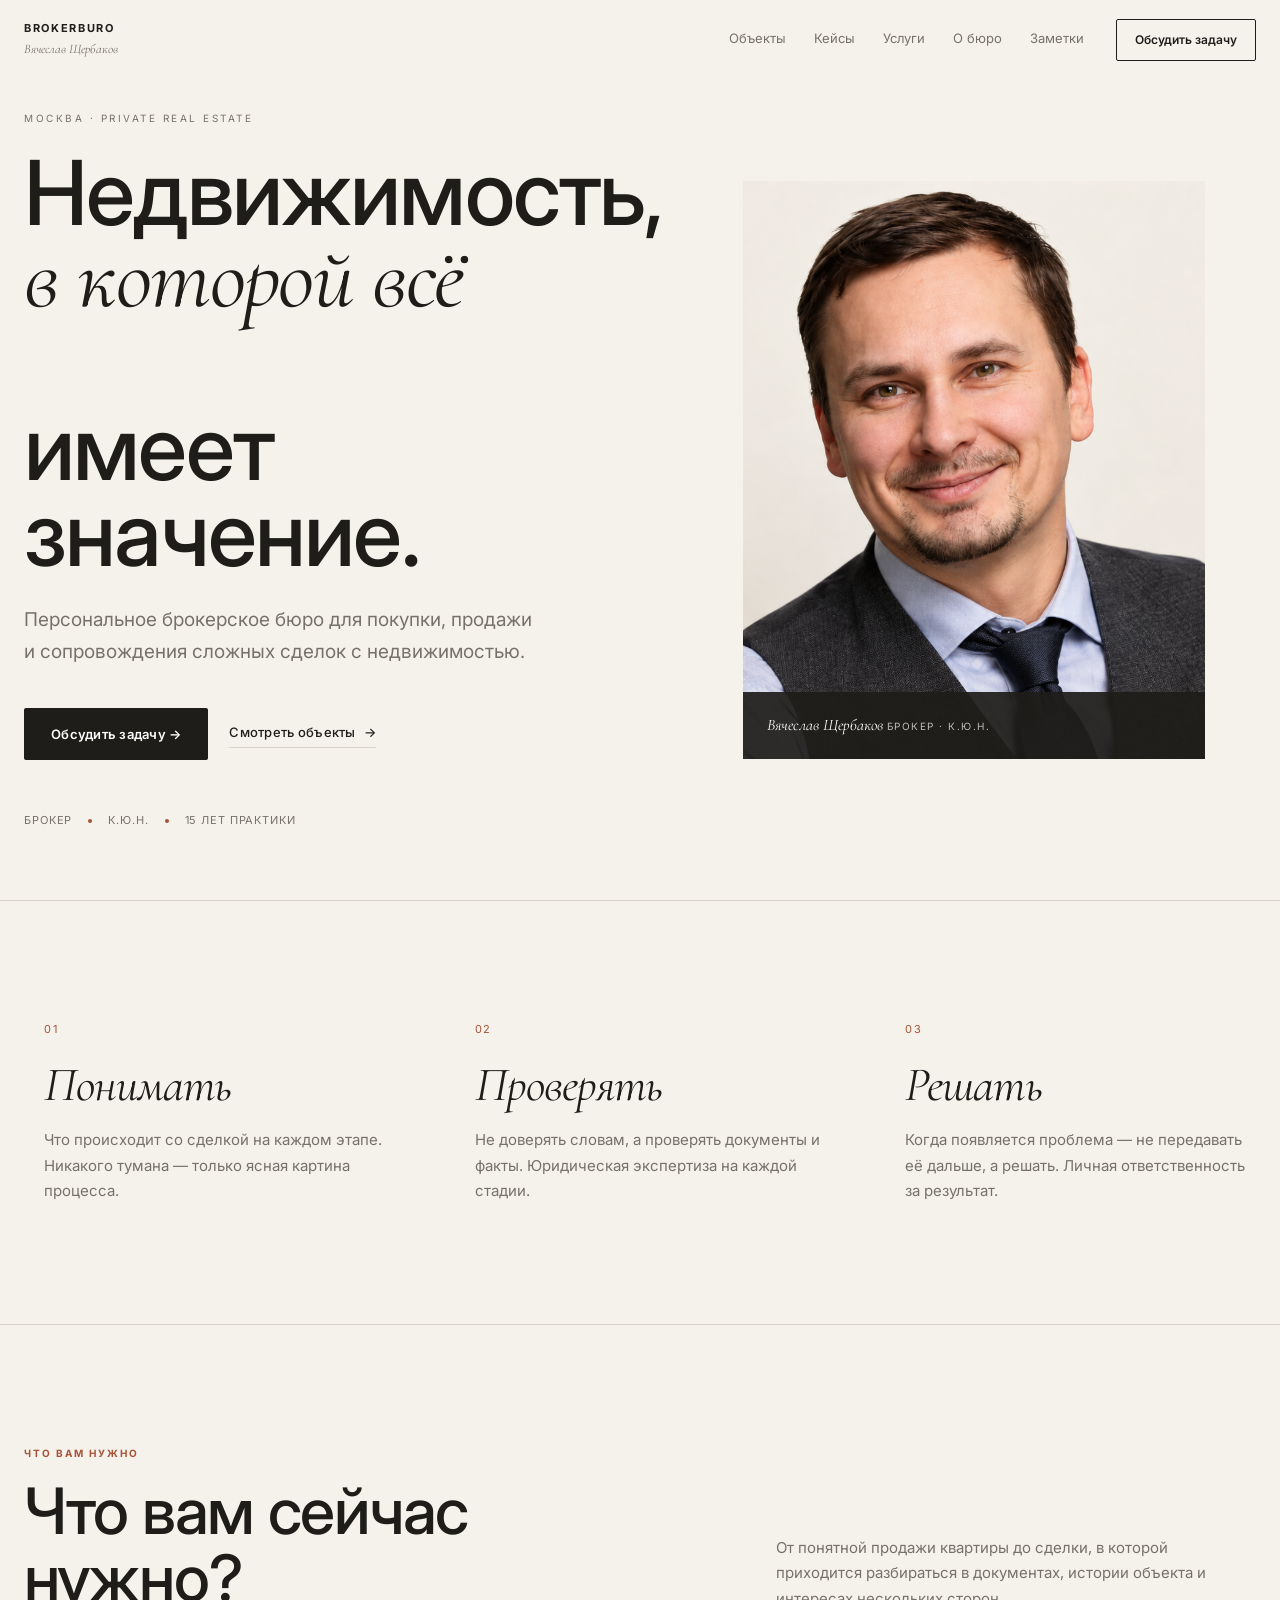
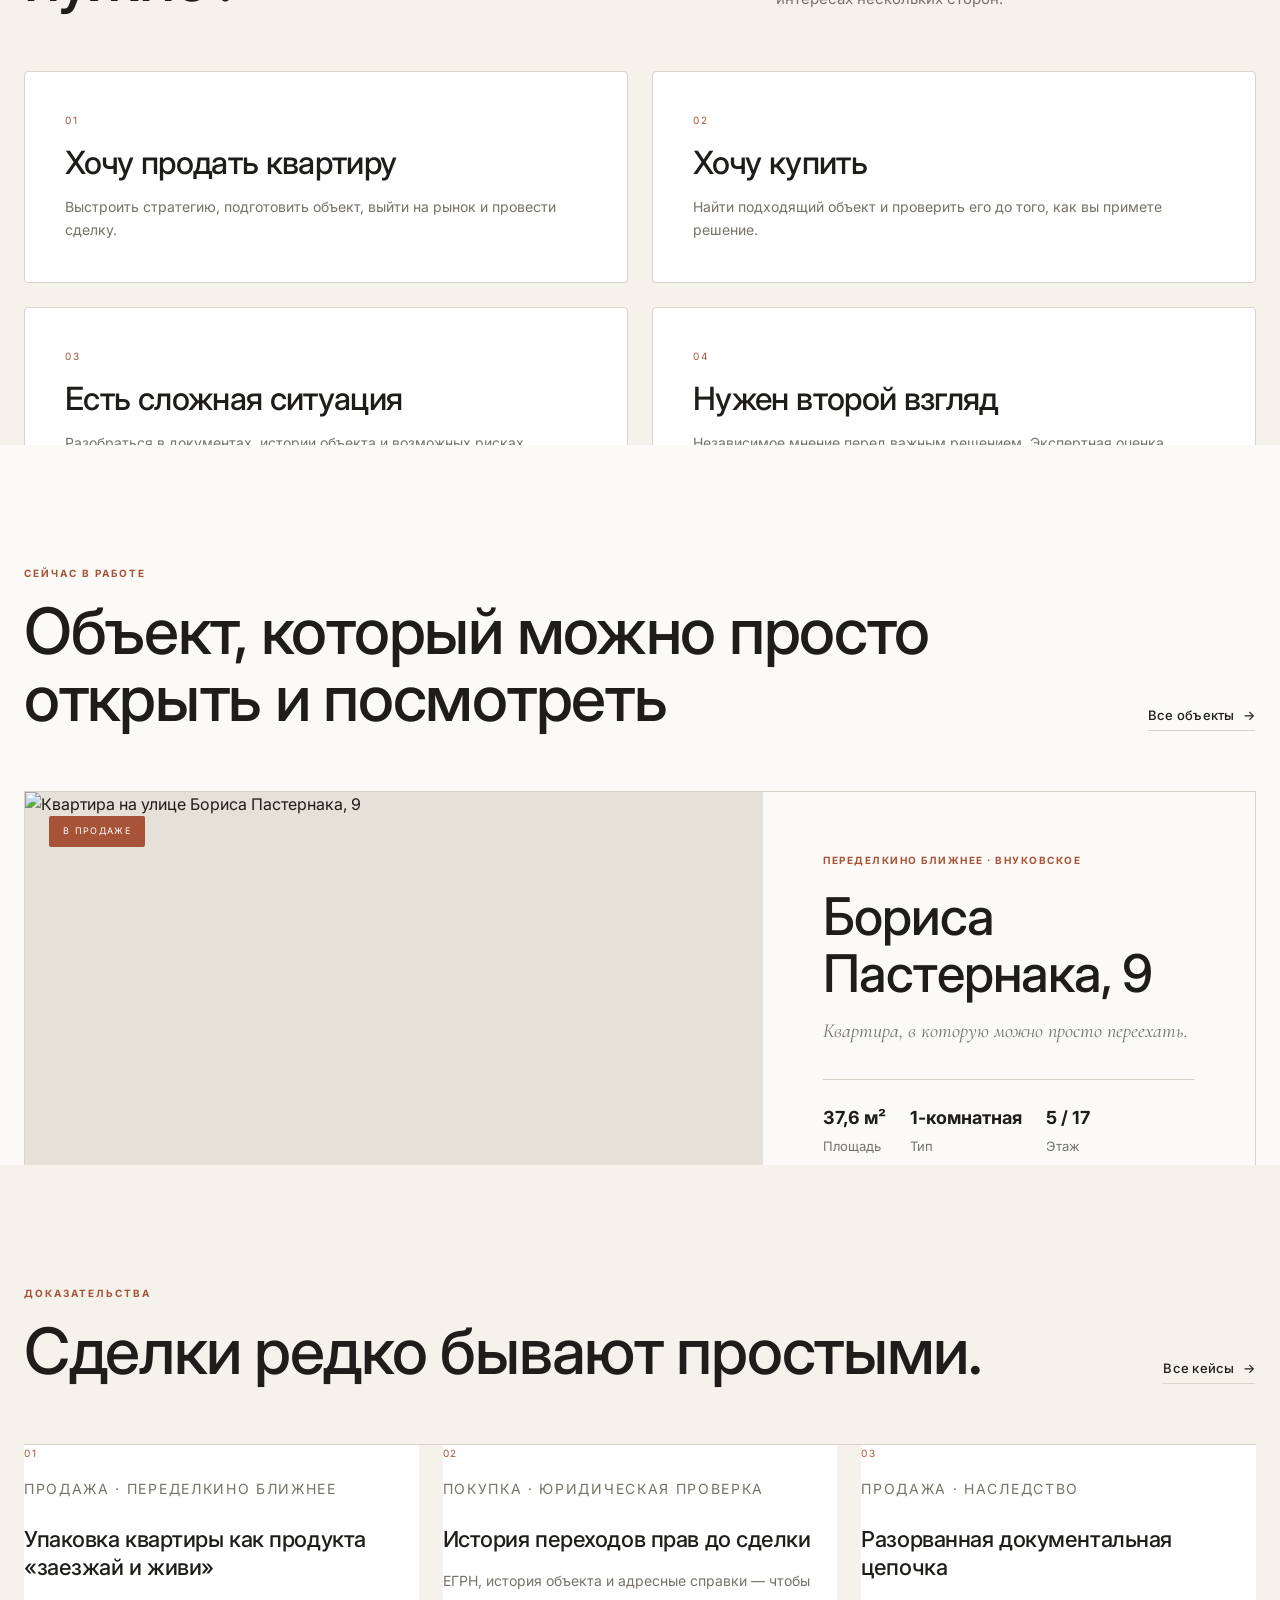
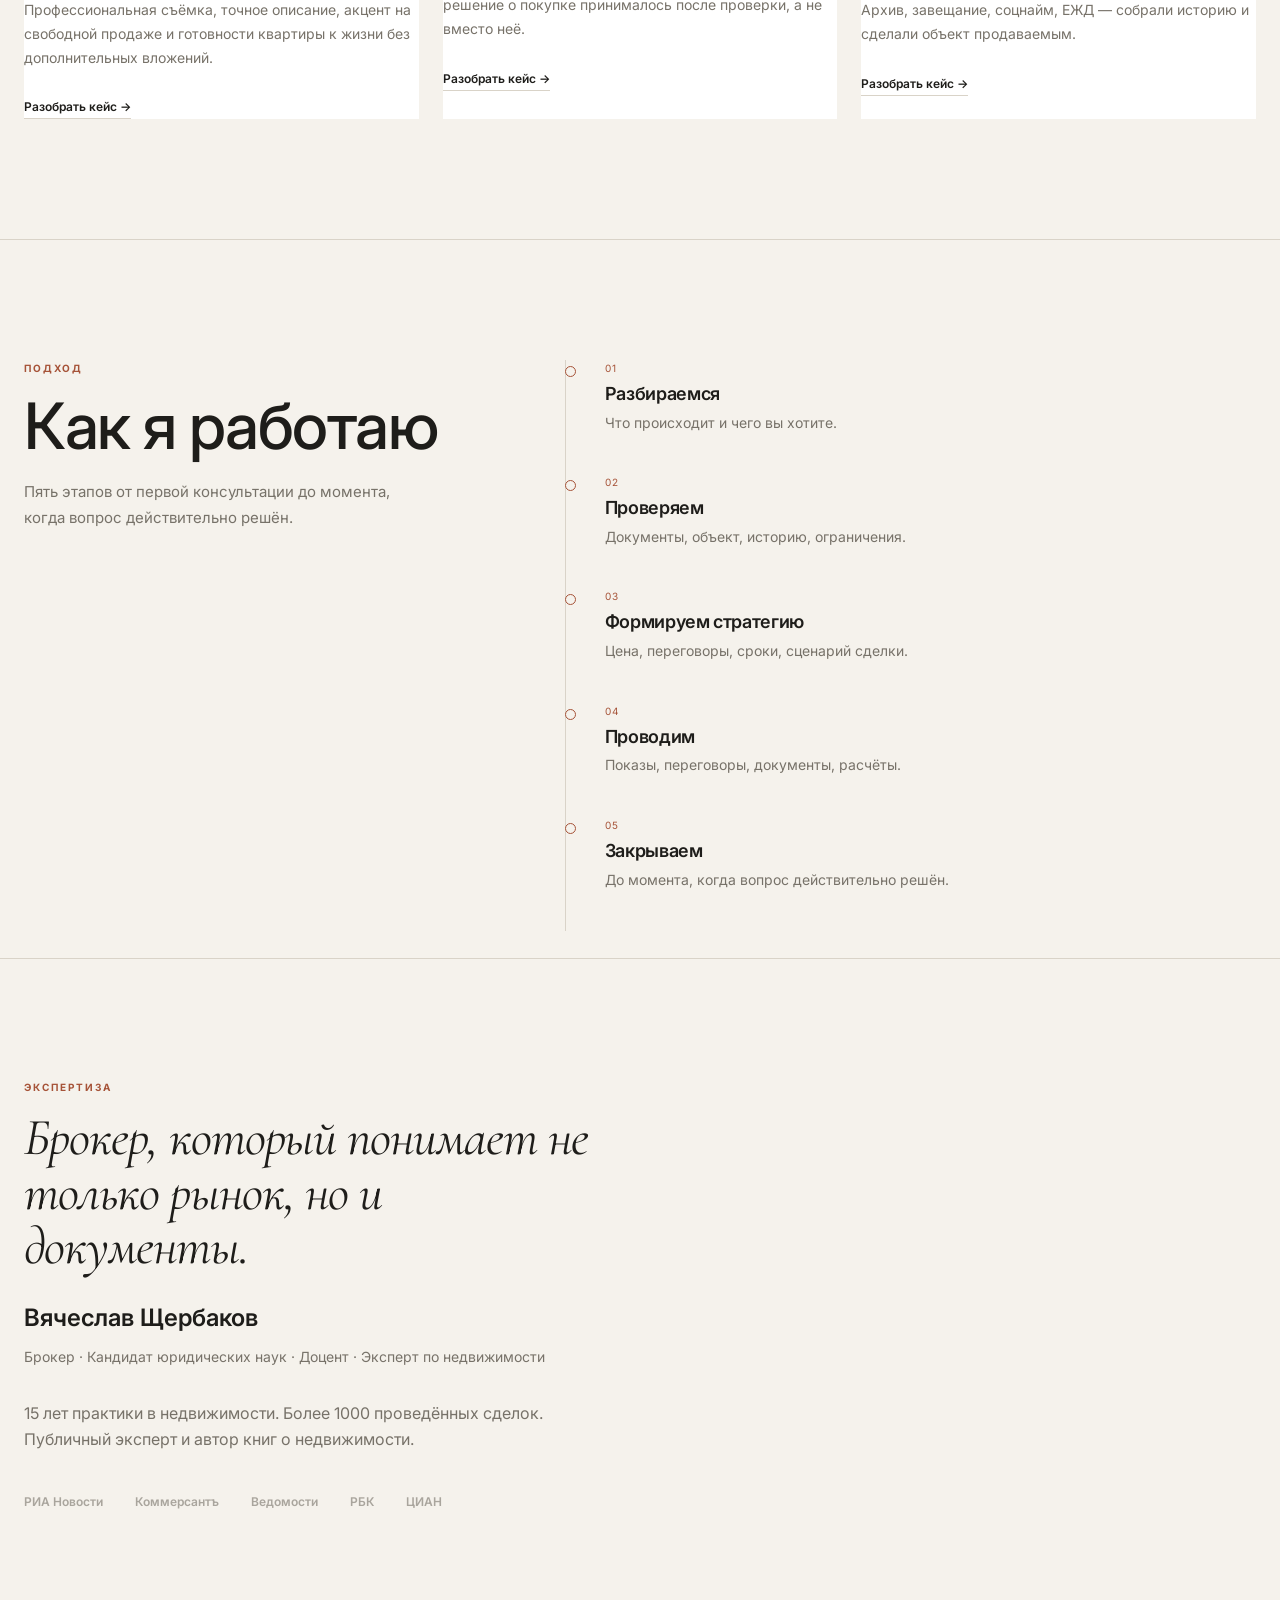
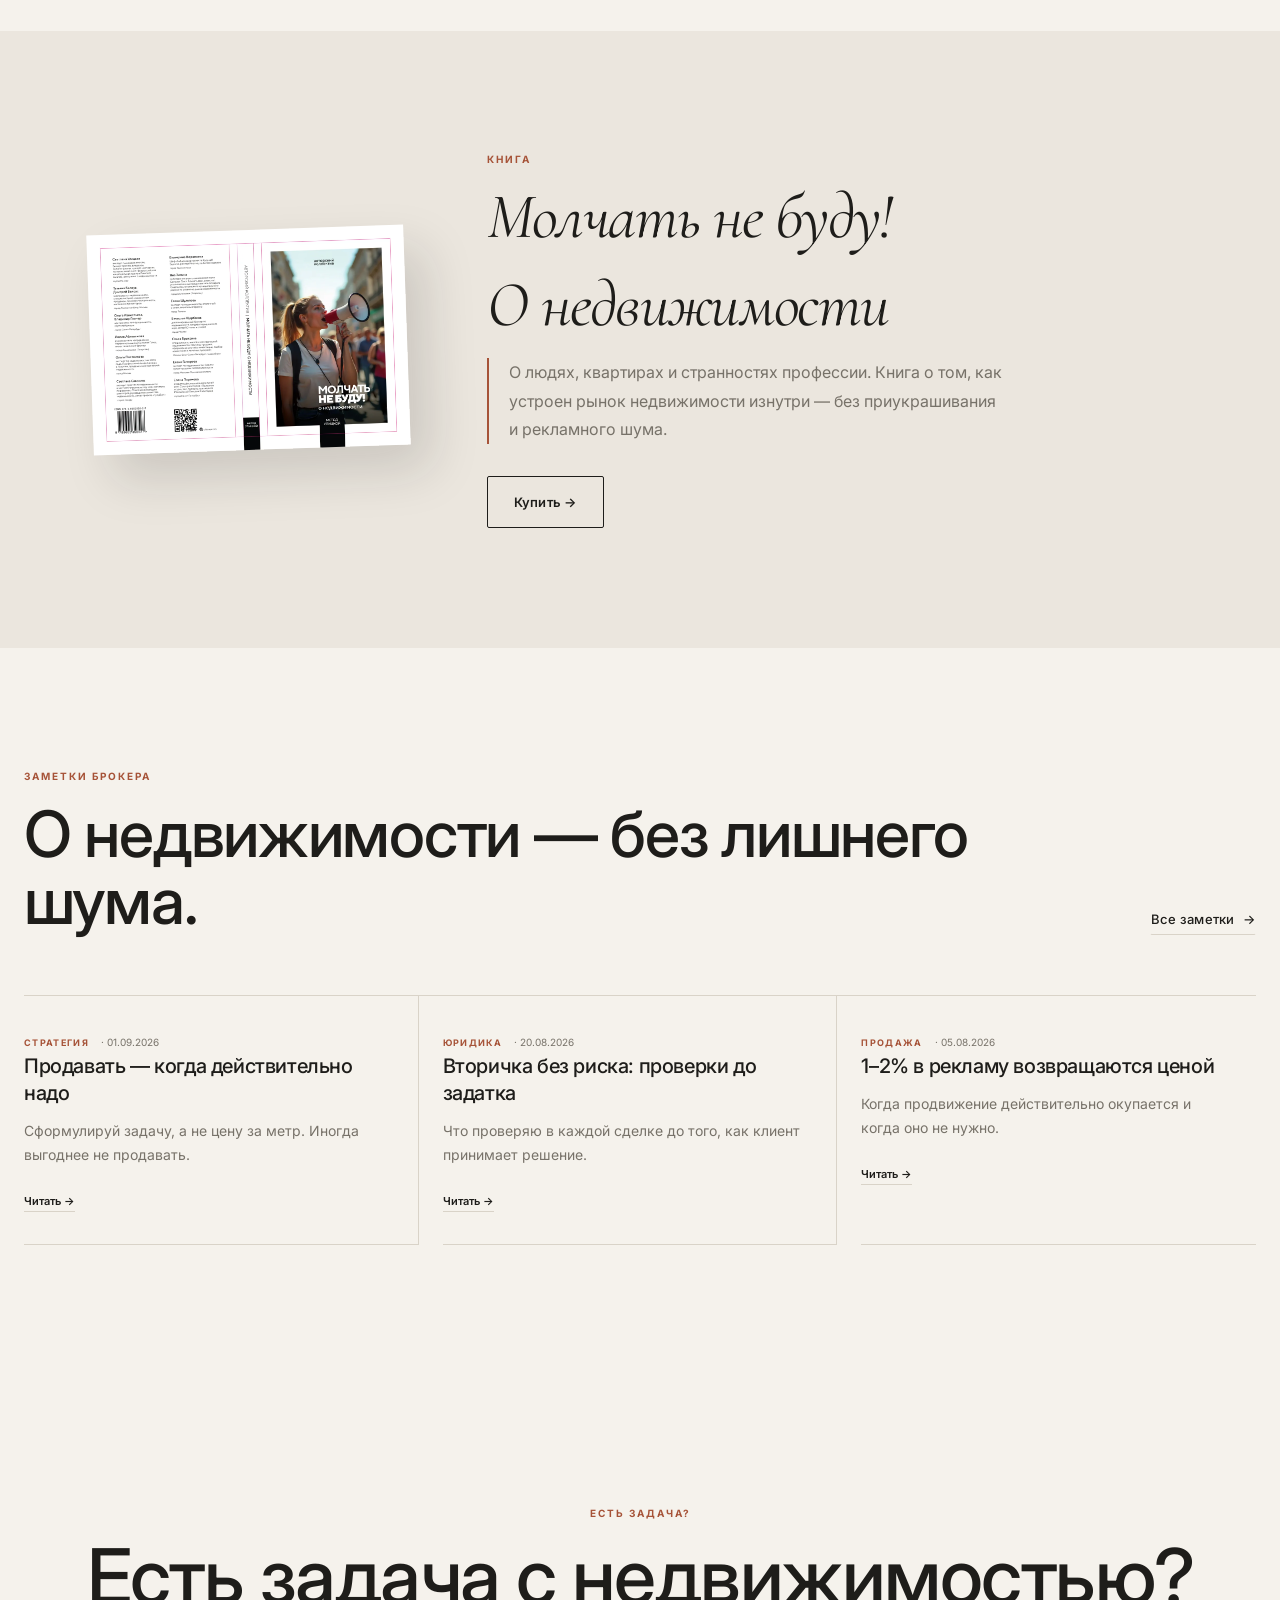
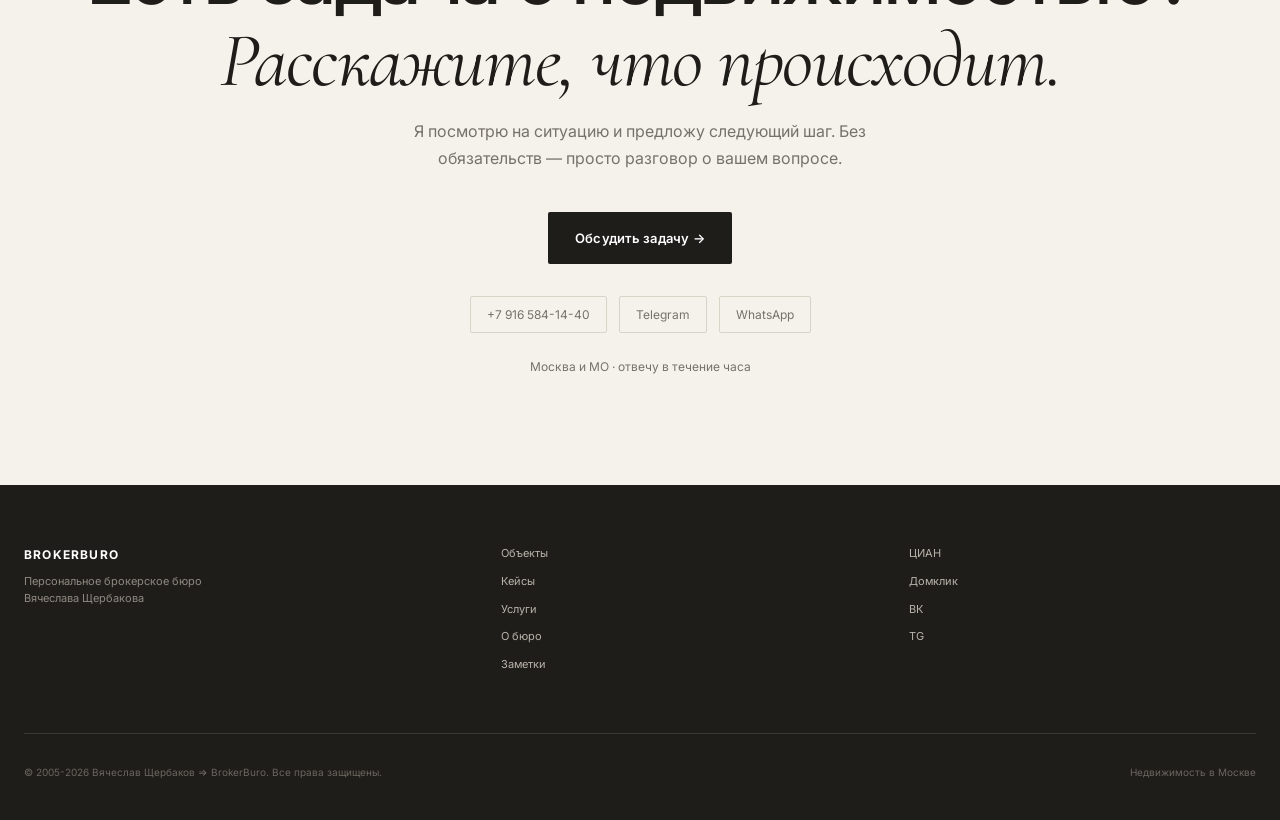
==== commit 47ad4fe7: "Merge branch 'main' into premium-visual-style-brokerburo-5fa0b" ====
--- a/index.html
+++ b/index.html
@@ -3,65 +3,89 @@
 <head>
   <meta charset="utf-8" />
   <meta name="viewport" content="width=device-width, initial-scale=1" />
-  <title>Бюро Вячеслава Щербакова — недвижимость в Москве</title>
-  <meta name="description" content="Персональное брокерское бюро Вячеслава Щербакова. Продажа, покупка и сопровождение недвижимости в Москве. Брокер, кандидат юридических наук, 15 лет практики." />
-  <meta property="og:title" content="Бюро Вячеслава Щербакова" />
-  <meta property="og:description" content="Недвижимость в Москве, где важны деньги и детали." />
+  <title>BrokerBuro — Персональное брокерское бюро Вячеслава Щербакова</title>
+  <meta name="description" content="Персональное брокерское бюро для покупки, продажи и сопровождения сложных сделок с недвижимостью в Москве. Брокер, кандидат юридических наук, 15 лет практики." />
+  <meta property="og:title" content="BrokerBuro — Недвижимость, в которой всё имеет значение" />
+  <meta property="og:description" content="Персональное брокерское бюро Вячеслава Щербакова. Недвижимость — сложная. Работа с ней не должна быть сложной." />
   <meta property="og:type" content="website" />
+  
+  <!-- Google Fonts -->
   <link rel="preconnect" href="https://fonts.googleapis.com">
   <link rel="preconnect" href="https://fonts.gstatic.com" crossorigin>
-  <link href="https://fonts.googleapis.com/css2?family=Cormorant+Garamond:ital,wght@0,400;0,500;1,400&family=Inter:wght@300;400;500;600;700&display=swap" rel="stylesheet">
+  <link href="https://fonts.googleapis.com/css2?family=Cormorant+Garamond:ital,wght@0,400;0,500;0,600;1,400&family=Inter:wght@400;500;600;700&display=swap" rel="stylesheet">
+  
   <link rel="stylesheet" href="assets/css/style-premium.css" />
 </head>
 <body>
-<header class="site-header">
+
+<!-- Header -->
+<header class="site-header" id="header">
   <div class="container header-inner">
     <a class="brand" href="index.html" aria-label="BrokerBuro">
-      <span class="brand-name">BROKERBURO</span>
-      <span class="brand-signature">Вячеслав Щербаков · брокер</span>
+      <span class="brand-name">BrokerBuro</span>
+      <span class="brand-signature">Вячеслав Щербаков</span>
     </a>
+    
     <nav class="nav" aria-label="Основная навигация">
+      <a href="#objects">Объекты</a>
+      <a href="#cases">Кейсы</a>
       <a href="#services">Услуги</a>
-      <a href="#cases">Кейсы</a>
-      <a href="catalog.html">Объекты</a>
+      <a href="#about">О бюро</a>
       <a href="blog.html">Заметки</a>
-      <a href="#about">О бюро</a>
     </nav>
-    <a class="header-cta" href="tel:+79165841440">Обсудить задачу →</a>
+    
+    <a class="header-cta" href="tel:+79165841440">Обсудить задачу</a>
+    
     <button class="burger" type="button" aria-label="Открыть меню" aria-expanded="false">☰</button>
   </div>
+  
   <div class="mobile-nav" aria-hidden="true">
+    <a href="#objects">Объекты</a>
+    <a href="#cases">Кейсы</a>
     <a href="#services">Услуги</a>
-    <a href="#cases">Кейсы</a>
-    <a href="catalog.html">Объекты</a>
+    <a href="#about">О бюро</a>
     <a href="blog.html">Заметки</a>
-    <a href="#about">О бюро</a>
     <a href="tel:+79165841440">Обсудить задачу</a>
   </div>
 </header>
 
 <main>
+  <!-- Hero Section -->
   <section class="hero">
     <div class="container hero-grid">
       <div class="hero-copy">
         <span class="hero-eyebrow">МОСКВА · PRIVATE REAL ESTATE</span>
-        <h1 class="hero-title">Недвижимость, <span class="serif">в которой всё</span> имеет значение.</h1>
-        <p class="hero-subtitle">Персональное брокерское бюро для покупки, продажи и сопровождения сложных сделок с недвижимостью.</p>
+        <h1 class="hero-title">
+          Недвижимость,<br>
+          <span class="serif">в которой всё</span><br>
+          имеет значение.
+        </h1>
+        <p class="hero-subtitle">
+          Персональное брокерское бюро для покупки, продажи и сопровождения 
+          сложных сделок с недвижимостью.
+        </p>
         <div class="hero-actions">
           <a class="btn btn-primary" href="tel:+79165841440">Обсудить задачу →</a>
-          <a class="btn btn-outline" href="catalog.html">Смотреть объекты</a>
+          <a class="btn btn-link" href="#objects">
+            Смотреть объекты <span class="arrow">→</span>
+          </a>
         </div>
         <div class="hero-meta">
-          <span>Брокер</span><span class="dot"></span><span>к.ю.н.</span><span class="dot"></span><span>15 лет практики</span>
-        </div>
-      </div>
+          <span>Брокер</span>
+          <span class="dot"></span>
+          <span>к.ю.н.</span>
+          <span class="dot"></span>
+          <span>15 лет практики</span>
+        </div>
+      </div>
+      
       <div class="hero-visual">
         <div class="portrait-wrapper">
-          <img src="assets/portrait.png" alt="Вячеслав Щербаков, брокер по недвижимости" />
+          <img src="assets/portrait.png" alt="Вячеслав Щербаков, брокер по недвижимости" loading="eager" />
           <div class="portrait-signature">
             <div>
               <span class="signature-name">Вячеслав Щербаков</span>
-              <span class="signature-role">брокер · к.ю.н.</span>
+              <span class="signature-role">Брокер · к.ю.н.</span>
             </div>
           </div>
         </div>
@@ -69,85 +93,128 @@
     </div>
   </section>
 
-  <section class="philosophy" id="about">
-    <div class="container">
-      <span class="section-kicker">ЧТО ДЕЙСТВИТЕЛЬНО ВАЖНО</span>
-      <div class="philosophy-grid">
-        <div class="philosophy-item">
-          <span class="philosophy-number">01</span>
-          <h3 class="philosophy-title">Понимать</h3>
-          <p class="philosophy-text">Что происходит со сделкой на каждом этапе.</p>
-        </div>
-        <div class="philosophy-item">
-          <span class="philosophy-number">02</span>
-          <h3 class="philosophy-title">Проверять</h3>
-          <p class="philosophy-text">Не доверять словам, а проверять документы и факты.</p>
-        </div>
-        <div class="philosophy-item">
-          <span class="philosophy-number">03</span>
-          <h3 class="philosophy-title">Решать</h3>
-          <p class="philosophy-text">Когда появляется проблема — не передавать её дальше, а решать.</p>
-        </div>
-      </div>
-    </div>
-  </section>
-
-  <section class="services section" id="services">
+  <!-- Philosophy Section -->
+  <section class="philosophy">
+    <div class="container philosophy-grid">
+      <article class="philosophy-item fade-in">
+        <span class="philosophy-number">01</span>
+        <h3 class="philosophy-title">Понимать</h3>
+        <p class="philosophy-text">
+          Что происходит со сделкой на каждом этапе. Никакого тумана — только ясная картина процесса.
+        </p>
+      </article>
+      
+      <article class="philosophy-item fade-in">
+        <span class="philosophy-number">02</span>
+        <h3 class="philosophy-title">Проверять</h3>
+        <p class="philosophy-text">
+          Не доверять словам, а проверять документы и факты. Юридическая экспертиза на каждой стадии.
+        </p>
+      </article>
+      
+      <article class="philosophy-item fade-in">
+        <span class="philosophy-number">03</span>
+        <h3 class="philosophy-title">Решать</h3>
+        <p class="philosophy-text">
+          Когда появляется проблема — не передавать её дальше, а решать. Личная ответственность за результат.
+        </p>
+      </article>
+    </div>
+  </section>
+
+  <!-- Services Section - JTBD Approach -->
+  <section class="services" id="services">
     <div class="container">
       <div class="section-header">
         <div>
-          <span class="section-kicker">УСЛУГИ</span>
+          <span class="section-kicker">ЧТО ВАМ НУЖНО</span>
           <h2>Что вам сейчас нужно?</h2>
         </div>
-        <p>От понятной продажи квартиры до сделки, в которой приходится разбираться в документах, истории объекта и интересах нескольких сторон.</p>
-      </div>
+        <p>
+          От понятной продажи квартиры до сделки, в которой приходится разбираться 
+          в документах, истории объекта и интересах нескольких сторон.
+        </p>
+      </div>
+      
       <div class="service-jtbd-grid">
-        <a class="service-jtbd" href="tel:+79165841440">
+        <a class="service-jtbd hover-lift fade-in" href="tel:+79165841440">
           <span class="service-jtbd-number">01</span>
           <h3 class="service-jtbd-title">Хочу продать квартиру</h3>
-          <p class="service-jtbd-desc">Выстроить стратегию, подготовить объект, выйти на рынок и провести сделку.</p>
-        </a>
-        <a class="service-jtbd" href="tel:+79165841440">
+          <p class="service-jtbd-desc">
+            Выстроить стратегию, подготовить объект, выйти на рынок и провести сделку.
+          </p>
+        </a>
+        
+        <a class="service-jtbd hover-lift fade-in" href="tel:+79165841440">
           <span class="service-jtbd-number">02</span>
           <h3 class="service-jtbd-title">Хочу купить</h3>
-          <p class="service-jtbd-desc">Найти подходящий объект и проверить его до того, как вы примете решение.</p>
-        </a>
-        <a class="service-jtbd" href="tel:+79165841440">
+          <p class="service-jtbd-desc">
+            Найти подходящий объект и проверить его до того, как вы примете решение.
+          </p>
+        </a>
+        
+        <a class="service-jtbd hover-lift fade-in" href="tel:+79165841440">
           <span class="service-jtbd-number">03</span>
           <h3 class="service-jtbd-title">Есть сложная ситуация</h3>
-          <p class="service-jtbd-desc">Разобраться в документах, истории объекта и возможных рисках.</p>
-        </a>
-        <a class="service-jtbd" href="tel:+79165841440">
+          <p class="service-jtbd-desc">
+            Разобраться в документах, истории объекта и возможных рисках.
+          </p>
+        </a>
+        
+        <a class="service-jtbd hover-lift fade-in" href="tel:+79165841440">
           <span class="service-jtbd-number">04</span>
           <h3 class="service-jtbd-title">Нужен второй взгляд</h3>
-          <p class="service-jtbd-desc">Независимое мнение перед важным решением.</p>
-        </a>
-      </div>
-    </div>
-  </section>
-
-  <section class="featured-object section">
+          <p class="service-jtbd-desc">
+            Независимое мнение перед важным решением. Экспертная оценка ситуации.
+          </p>
+        </a>
+      </div>
+    </div>
+  </section>
+
+  <!-- Featured Object -->
+  <section class="featured-object" id="objects">
     <div class="container">
       <div class="section-header compact">
         <div>
           <span class="section-kicker">СЕЙЧАС В РАБОТЕ</span>
           <h2>Объект, который можно просто открыть и посмотреть</h2>
         </div>
-        <a class="btn btn-link" href="catalog.html">Все объекты <span class="arrow">→</span></a>
-      </div>
-      <article class="object-showcase">
+        <a class="btn btn-link" href="catalog.html">
+          Все объекты <span class="arrow">→</span>
+        </a>
+      </div>
+      
+      <article class="object-showcase fade-in">
         <a class="object-image-wrapper" href="object.html?id=peredelkino-1k-pasternaka9">
           <img src="https://images.cdn-cian.ru/images/kvartira-vnukovskoe-borisa-pasternaka-ulica-2958803488-1.jpg" alt="Квартира на улице Бориса Пастернака, 9" loading="lazy" />
           <span class="object-badge">В продаже</span>
         </a>
         <div class="object-details-wrapper">
-          <p class="object-location">Переделкино Ближнее · Внуковское</p>
+          <span class="object-location">Переделкино Ближнее · Внуковское</span>
           <h3 class="object-title">Бориса Пастернака, 9</h3>
           <p class="object-subtitle">Квартира, в которую можно просто переехать.</p>
+          
           <div class="object-specs">
-            <div class="spec-item"><strong>37,6 м²</strong>площадь</div>
-            <div class="spec-item"><strong>5 / 17</strong>этаж</div>
-            <div class="spec-item"><strong>1-комн.</strong>квартира</div>
+            <div class="spec-item">
+              <strong>37,6 м²</strong>
+              <span>Площадь</span>
+            </div>
+            <div class="spec-item">
+              <strong>1-комнатная</strong>
+              <span>Тип</span>
+            </div>
+            <div class="spec-item">
+              <strong>5 / 17</strong>
+              <span>Этаж</span>
+            </div>
+          </div>
+          
+          <p class="object-price">15 000 000 ₽</p>
+          <p class="object-bureau-note">Объект представлен BrokerBuro</p>
+          
+          <div class="hero-actions">
+            <a class="btn btn-primary" href="object.html?id=peredelkino-1k-pasternaka9">Смотреть объект →</a>
           </div>
           <p class="object-price">15 000 000 ₽</p>
           <p class="object-bureau-note">Объект представлен BrokerBuro</p>
@@ -157,183 +224,275 @@
     </div>
   </section>
 
-  <section class="cases section" id="cases">
+  <!-- Cases Section -->
+  <section class="cases" id="cases">
     <div class="container">
       <div class="section-header compact">
         <div>
           <span class="section-kicker">ДОКАЗАТЕЛЬСТВА</span>
           <h2>Сделки редко бывают простыми.</h2>
         </div>
-        <a class="btn btn-link" href="cases.html">Все кейсы <span class="arrow">→</span></a>
-      </div>
+        <a class="btn btn-link" href="cases.html">
+          Все кейсы <span class="arrow">→</span>
+        </a>
+      </div>
+      
       <div class="case-grid">
-        <article class="case-card">
+        <article class="case-card fade-in">
           <span class="case-number">01</span>
           <p class="case-type">Продажа · Переделкино Ближнее</p>
           <h3>Упаковка квартиры как продукта «заезжай и живи»</h3>
-          <p>Професссиональная съёмка, точное описание, акцент на свободной продаже и готовности квартиры к жизни без дополнительных вложений.</p>
+          <p>
+            Профессиональная съёмка, точное описание, акцент на свободной продаже 
+            и готовности квартиры к жизни без дополнительных вложений.
+          </p>
           <a class="case-link" href="cases.html">Разобрать кейс <span class="arrow">→</span></a>
         </article>
-        <article class="case-card">
+        
+        <article class="case-card fade-in">
           <span class="case-number">02</span>
           <p class="case-type">Покупка · юридическая проверка</p>
           <h3>История переходов прав до сделки</h3>
-          <p>ЕГРН, история объекта и адресные справки — чтобы решение о покупке принималось после проверки, а не вместо неё.</p>
+          <p>
+            ЕГРН, история объекта и адресные справки — чтобы решение о покупке 
+            принималось после проверки, а не вместо неё.
+          </p>
           <a class="case-link" href="cases.html">Разобрать кейс <span class="arrow">→</span></a>
         </article>
-        <article class="case-card">
+        
+        <article class="case-card fade-in">
           <span class="case-number">03</span>
           <p class="case-type">Продажа · наследство</p>
           <h3>Разорванная документальная цепочка</h3>
-          <p>Архив, завещание, соцнайм, ЕЖД — собрали историю и сделали объект продаваемым.</p>
+          <p>
+            Архив, завещание, соцнайм, ЕЖД — собрали историю и сделали объект продаваемым.
+          </p>
           <a class="case-link" href="cases.html">Разобрать кейс <span class="arrow">→</span></a>
         </article>
       </div>
     </div>
   </section>
 
-  <section class="process section">
+  <!-- Process Section -->
+  <section class="process">
     <div class="container process-grid">
       <div>
         <span class="section-kicker">ПОДХОД</span>
         <h2>Как я работаю</h2>
-        <p class="process-intro">Клиент понимает, что происходит, зачем это делается и на каком мы сейчас этапе.</p>
-      </div>
-      <ul class="process-timeline">
-        <li class="process-step">
+        <p class="process-intro">
+          Пять этапов от первой консультации до момента, когда вопрос действительно решён.
+        </p>
+      </div>
+      
+      <ol class="process-timeline">
+        <li class="process-step fade-in">
           <span class="process-step-number">01</span>
-          <h3 class="process-step-title">Разбираемся</h3>
+          <h4 class="process-step-title">Разбираемся</h4>
           <p class="process-step-desc">Что происходит и чего вы хотите.</p>
         </li>
-        <li class="process-step">
+        <li class="process-step fade-in">
           <span class="process-step-number">02</span>
-          <h3 class="process-step-title">Проверяем</h3>
+          <h4 class="process-step-title">Проверяем</h4>
           <p class="process-step-desc">Документы, объект, историю, ограничения.</p>
         </li>
-        <li class="process-step">
+        <li class="process-step fade-in">
           <span class="process-step-number">03</span>
-          <h3 class="process-step-title">Формируем стратегию</h3>
+          <h4 class="process-step-title">Формируем стратегию</h4>
           <p class="process-step-desc">Цена, переговоры, сроки, сценарий сделки.</p>
         </li>
-        <li class="process-step">
+        <li class="process-step fade-in">
           <span class="process-step-number">04</span>
-          <h3 class="process-step-title">Проводим</h3>
+          <h4 class="process-step-title">Проводим</h4>
           <p class="process-step-desc">Показы, переговоры, документы, расчёты.</p>
         </li>
-        <li class="process-step">
+        <li class="process-step fade-in">
           <span class="process-step-number">05</span>
-          <h3 class="process-step-title">Закрываем</h3>
+          <h4 class="process-step-title">Закрываем</h4>
           <p class="process-step-desc">До момента, когда вопрос действительно решён.</p>
         </li>
-      </ul>
-    </div>
-  </section>
-
-  <section class="notes section">
+      </ol>
+    </div>
+  </section>
+
+  <!-- Expertise Section -->
+  <section class="expertise" id="about">
+    <div class="container expertise-grid">
+      <div class="fade-in">
+        <span class="section-kicker">ЭКСПЕРТИЗА</span>
+        <h2 class="expertise-title">
+          Брокер, который понимает не только рынок, но и документы.
+        </h2>
+        <div class="expertise-name">Вячеслав Щербаков</div>
+        <p class="expertise-credentials">
+          Брокер · Кандидат юридических наук · Доцент · Эксперт по недвижимости
+        </p>
+        <p class="text-muted">
+          15 лет практики в недвижимости. Более 1000 проведённых сделок. 
+          Публичный эксперт и автор книг о недвижимости.
+        </p>
+        
+        <div class="media-logos">
+          <span class="media-logo">РИА Новости</span>
+          <span class="media-logo">Коммерсантъ</span>
+          <span class="media-logo">Ведомости</span>
+          <span class="media-logo">РБК</span>
+          <span class="media-logo">ЦИАН</span>
+        </div>
+      </div>
+      
+      <div class="fade-in">
+        <!-- Placeholder for additional expertise content or image -->
+      </div>
+    </div>
+  </section>
+
+  <!-- Book Section -->
+  <section class="book-section">
+    <div class="container book-grid">
+      <div class="book-cover-wrapper fade-in">
+        <img class="book-cover" src="assets/img/book-cover-web.jpg" alt="Книга «Молчать не буду!   О недвижимости»" loading="lazy" />
+      </div>
+      <div class="book-content fade-in">
+        <span class="section-kicker">КНИГА</span>
+        <h2>Молчать не буду!</h2>
+        <h2>О недвижимости</h2>
+        <blockquote class="book-quote">
+          О людях, квартирах и странностях профессии. Книга о том, как устроен 
+          рынок недвижимости изнутри — без приукрашивания и рекламного шума.
+        </blockquote>
+        <a class="btn btn-outline" href="https://www.avito.ru/moskva/knigi_i_zhurnaly/unikalnaya_kniga_o_nedvizhimosti_7458158001">Купить →</a>
+      </div>
+    </div>
+  </section>
+
+  <!-- Notes Section -->
+  <section class="notes">
     <div class="container">
       <div class="section-header compact">
         <div>
           <span class="section-kicker">ЗАМЕТКИ БРОКЕРА</span>
           <h2>О недвижимости — без лишнего шума.</h2>
         </div>
-        <a class="btn btn-link" href="blog.html">Все заметки <span class="arrow">→</span></a>
-      </div>
+        <a class="btn btn-link" href="blog.html">
+          Все заметки <span class="arrow">→</span>
+        </a>
+      </div>
+      
       <div class="notes-grid">
-        <article class="note-card">
-          <span class="note-category">Стратегия<span class="note-date">· 01.09.2026</span></span>
+        <article class="note-card fade-in">
+          <div>
+            <span class="note-category">Стратегия</span>
+            <span class="note-date">· 01.09.2026</span>
+          </div>
           <h3>Продавать — когда действительно надо</h3>
-          <p>Сформулируй задачу, а не цену за метр. Иногда выгоднее не продавать.</p>
+          <p>
+            Сформулируй задачу, а не цену за метр. Иногда выгоднее не продавать.
+          </p>
           <a class="note-read-more" href="blog.html">Читать <span class="arrow">→</span></a>
         </article>
-        <article class="note-card">
-          <span class="note-category">Юридика<span class="note-date">· 20.08.2026</span></span>
+        
+        <article class="note-card fade-in">
+          <div>
+            <span class="note-category">Юридика</span>
+            <span class="note-date">· 20.08.2026</span>
+          </div>
           <h3>Вторичка без риска: проверки до задатка</h3>
-          <p>Что проверяю в каждой сделке до того, как клиент принимает решение.</p>
+          <p>
+            Что проверяю в каждой сделке до того, как клиент принимает решение.
+          </p>
           <a class="note-read-more" href="blog.html">Читать <span class="arrow">→</span></a>
         </article>
-        <article class="note-card">
-          <span class="note-category">Продажа<span class="note-date">· 05.08.2026</span></span>
+        
+        <article class="note-card fade-in">
+          <div>
+            <span class="note-category">Продажа</span>
+            <span class="note-date">· 05.08.2026</span>
+          </div>
           <h3>1–2% в рекламу возвращаются ценой</h3>
-          <p>Когда продвижение действительно окупается и когда оно не нужно.</p>
+          <p>
+            Когда продвижение действительно окупается и когда оно не нужно.
+          </p>
           <a class="note-read-more" href="blog.html">Читать <span class="arrow">→</span></a>
         </article>
       </div>
     </div>
   </section>
 
-  <section class="book-section">
-    <div class="container book-grid">
-      <div class="book-cover-wrapper">
-        <img class="book-cover" src="assets/img/book-cover-web.jpg" alt="Книга «Диалоги с риэлтором»" loading="lazy" />
-      </div>
-      <div class="book-content">
-        <span class="section-kicker">КНИГА</span>
-        <h2>ДИАЛОГИ С РИЭЛТОРОМ</h2>
-        <p class="book-quote">О людях, квартирах и странностях профессии.</p>
-        <a class="btn btn-primary" href="coaching.html">Читать →</a>
-      </div>
-    </div>
-  </section>
-
-  <section class="expertise section">
-    <div class="container expertise-grid">
-      <div>
-        <span class="section-kicker">ЭКСПЕРТИЗА</span>
-        <h2 class="expertise-title">Брокер, который понимает не только рынок, но и документы.</h2>
-      </div>
-      <div>
-        <p class="expertise-name">Вячеслав Щербаков</p>
-        <p class="expertise-credentials">Брокер · Кандидат юридических наук · Доцент · Эксперт по недвижимости</p>
-        <div class="media-logos">
-          <span class="media-logo">ЦИАН</span>
-          <span class="media-logo">ДОМКЛИК</span>
-          <span class="media-logo">ВИНБИТИ</span>
-          <span class="media-logo">ПРАВО.RU</span>
-        </div>
-      </div>
-    </div>
-  </section>
-
+  <!-- Final CTA -->
   <section class="final-cta">
     <div class="container">
-      <h2>Есть задача с недвижимостью?</h2>
-      <p class="final-cta-text">Расскажите, что происходит. Я посмотрю на ситуацию и предложу следующий шаг.</p>
-      <a class="btn btn-primary" href="tel:+79165841440">Обсудить задачу →</a>
+      <span class="section-kicker">ЕСТЬ ЗАДАЧА?</span>
+      <h2>
+        Есть задача с недвижимостью?<br>
+        <span class="serif">Расскажите, что происходит.</span>
+      </h2>
+      <p class="final-cta-text">
+        Я посмотрю на ситуацию и предложу следующий шаг. Без обязательств — просто разговор о вашем вопросе.
+      </p>
+      <div class="hero-actions" style="justify-content: center;">
+        <a class="btn btn-primary" href="tel:+79165841440">Обсудить задачу →</a>
+      </div>
       <div class="contact-methods">
+        <a href="tel:+79165841440">+7 916 584-14-40</a>
         <a href="https://t.me/VAShcherbakov">Telegram</a>
         <a href="https://wa.me/79165841440">WhatsApp</a>
-        <a href="tel:+79165841440">+7 916 584-14-40</a>
-      </div>
+      </div>
+      <p class="text-muted" style="font-size: 12px; margin-top: 24px;">Москва и МО · отвечу в течение часа</p>
     </div>
   </section>
 </main>
 
+<!-- Footer -->
 <footer class="site-footer">
-  <div class="container footer-grid">
-    <div class="footer-brand">
-      <strong>BROKERBURO</strong>
-      <span>Вячеслав Щербаков · брокер · к.ю.н.</span>
-    </div>
-    <div class="footer-links">
-      <a href="catalog.html">Объекты</a>
-      <a href="cases.html">Кейсы</a>
-      <a href="blog.html">Заметки</a>
-      <a href="coaching.html">Профессионалам</a>
-    </div>
-    <div class="footer-links">
-      <a href="https://www.cian.ru/agents/12252057/">ЦИАН</a>
-      <a href="https://agencies.domclick.ru/agent/30328">Домклик</a>
-      <a href="https://vk.ru/brokerburo">ВК</a>
-      <a href="https://t.me/ai_and_realtor">Telegram-канал</a>
-    </div>
-  </div>
-  <div class="container footer-bottom">
-    <span>© 2024 BrokerBuro. Все права защищены.</span>
-    <span>Москва и МО</span>
+  <div class="container">
+    <div class="footer-grid">
+      <div class="footer-brand">
+        <strong>BrokerBuro</strong>
+        <span>Персональное брокерское бюро<br>Вячеслава Щербакова</span>
+      </div>
+      
+      <div class="footer-links">
+        <a href="#objects">Объекты</a>
+        <a href="#cases">Кейсы</a>
+        <a href="#services">Услуги</a>
+        <a href="#about">О бюро</a>
+        <a href="blog.html">Заметки</a>
+      </div>
+      
+      <div class="footer-links">
+        <a href="https://www.cian.ru/agents/12252057/" target="_blank" rel="noopener">ЦИАН</a>
+        <a href="https://agencies.domclick.ru/agent/30328" target="_blank" rel="noopener">Домклик</a>
+        <a href="https://vk.ru/brokerburo" target="_blank" rel="noopener">ВК</a>
+        <a href="https://t.me/ai_and_realtor" target="_blank" rel="noopener">TG</a>
+      </div>
+    </div>
+    
+    <div class="footer-bottom">
+      <span>© 2005-2026 Вячеслав Щербаков => BrokerBuro. Все права защищены.</span>
+      <span>Недвижимость в Москве</span>
+    </div>
   </div>
 </footer>
 
 <script>
+// Header scroll effect
+(() => {
+  const header = document.getElementById('header');
+  if (!header) return;
+  
+  const onScroll = () => {
+    if (window.scrollY > 50) {
+      header.classList.add('scrolled');
+    } else {
+      header.classList.remove('scrolled');
+    }
+  };
+  
+  window.addEventListener('scroll', onScroll, { passive: true });
+  onScroll();
+})();
+
+// Mobile menu
 (() => {
   const burger = document.querySelector('.burger');
   const mobile = document.querySelector('.mobile-nav');
@@ -346,36 +505,54 @@
     burger.setAttribute('aria-expanded', String(open));
     burger.textContent = open ? '✕' : '☰';
     mobile.setAttribute('aria-hidden', String(!open));
+    document.body.style.overflow = open ? 'hidden' : '';
   });
   
-  mobile.querySelectorAll('a').forEach(a => a.addEventListener('click', () => {
-    mobile.classList.remove('open');
-    burger.setAttribute('aria-expanded', 'false');
-    burger.textContent = '☰';
-    mobile.setAttribute('aria-hidden', 'true');
-  }));
-  
-  // Header scroll effect
-  window.addEventListener('scroll', () => {
-    if (window.scrollY > 50) {
-      header.classList.add('scrolled');
-    } else {
-      header.classList.remove('scrolled');
-    }
+  mobile.querySelectorAll('a').forEach(a => {
+    a.addEventListener('click', () => {
+      mobile.classList.remove('open');
+      burger.setAttribute('aria-expanded', 'false');
+      burger.textContent = '☰';
+      mobile.setAttribute('aria-hidden', 'true');
+      document.body.style.overflow = '';
+    });
   });
-  
-  // Fade-in animation on scroll
-  const observerOptions = { threshold: 0.1, rootMargin: '0px 0px -50px 0px' };
+})();
+
+// Fade-in animation on scroll
+(() => {
+  const elements = document.querySelectorAll('.fade-in');
+  if (!elements.length) return;
+  
   const observer = new IntersectionObserver((entries) => {
     entries.forEach(entry => {
       if (entry.isIntersecting) {
         entry.target.classList.add('visible');
+        observer.unobserve(entry.target);
       }
     });
-  }, observerOptions);
-  
-  document.querySelectorAll('.fade-in').forEach(el => observer.observe(el));
+  }, {
+    threshold: 0.1,
+    rootMargin: '0px 0px -50px 0px'
+  });
+  
+  elements.forEach(el => observer.observe(el));
+})();
+
+// Image reveal animation
+(() => {
+  const images = document.querySelectorAll('.image-reveal img');
+  images.forEach(img => {
+    if (img.complete) {
+      img.parentElement.classList.add('loaded');
+    } else {
+      img.addEventListener('load', () => {
+        img.parentElement.classList.add('loaded');
+      });
+    }
+  });
 })();
 </script>
+
 </body>
 </html>
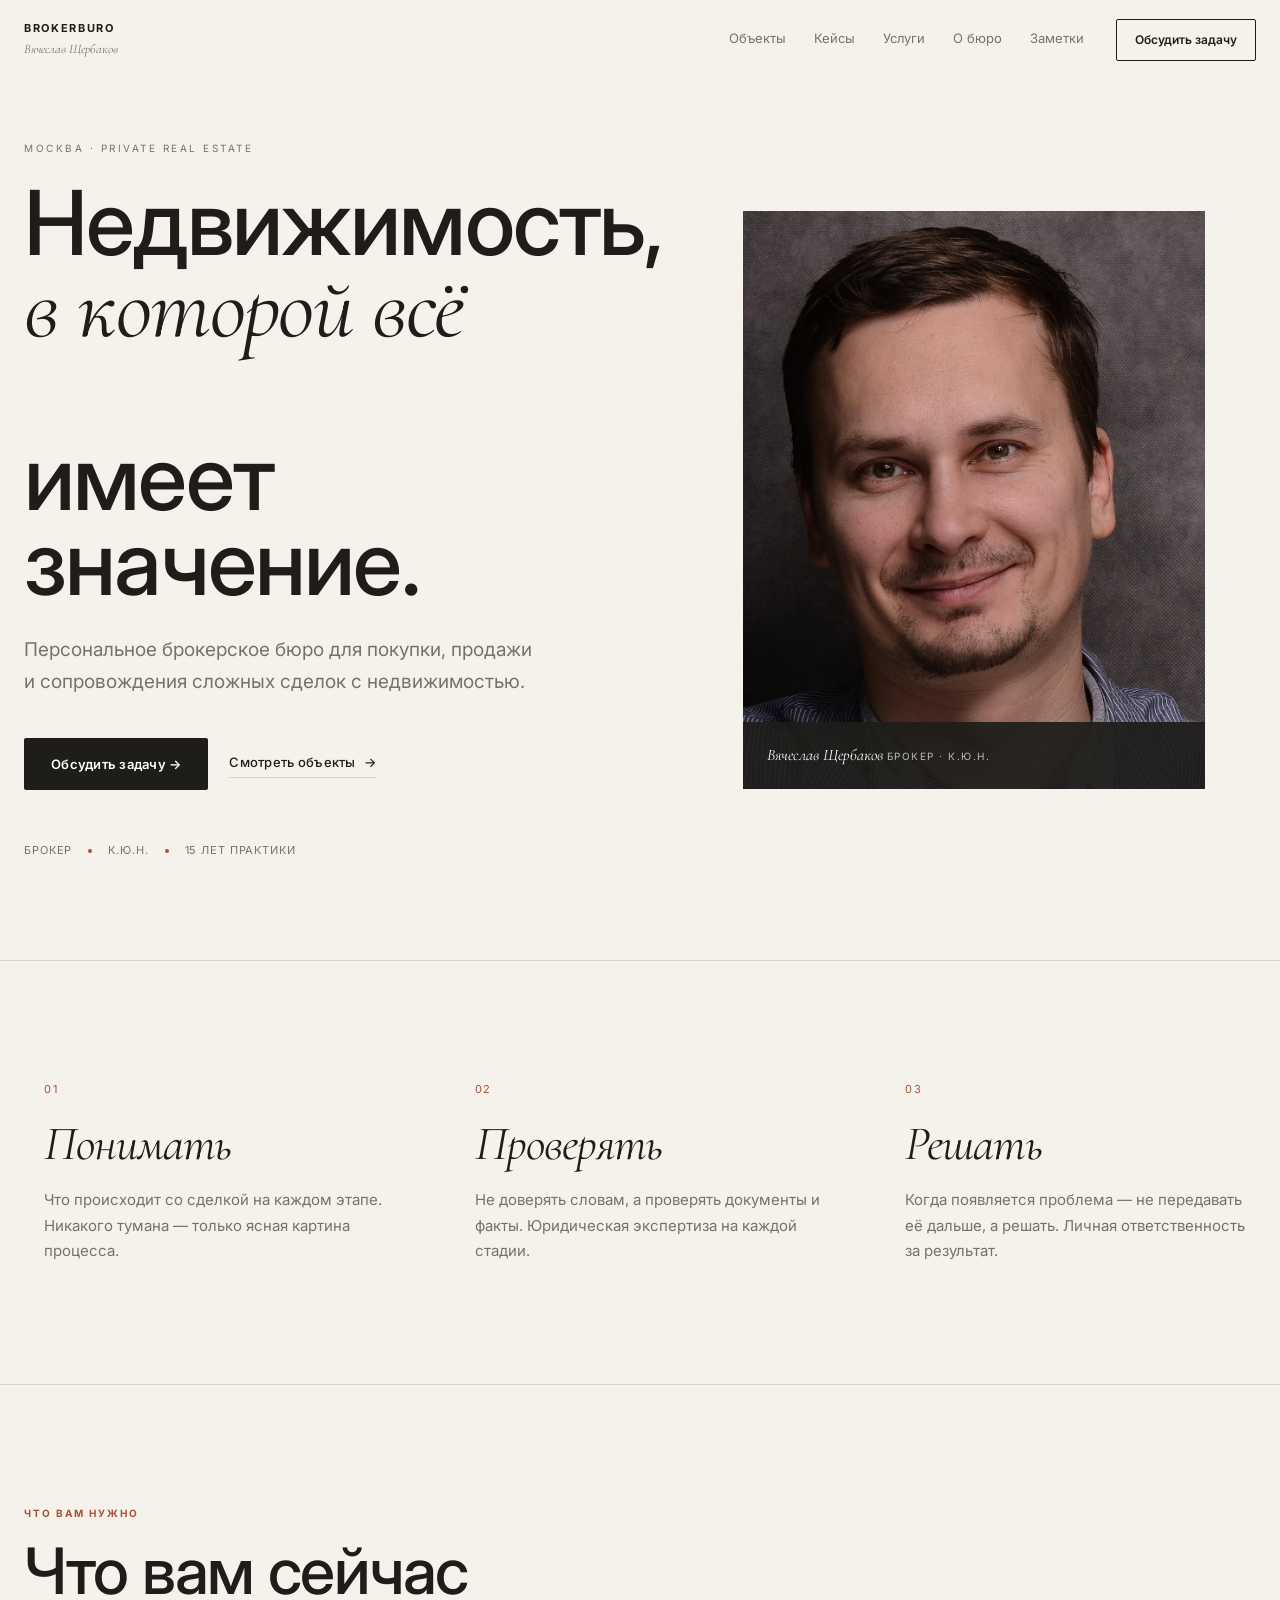
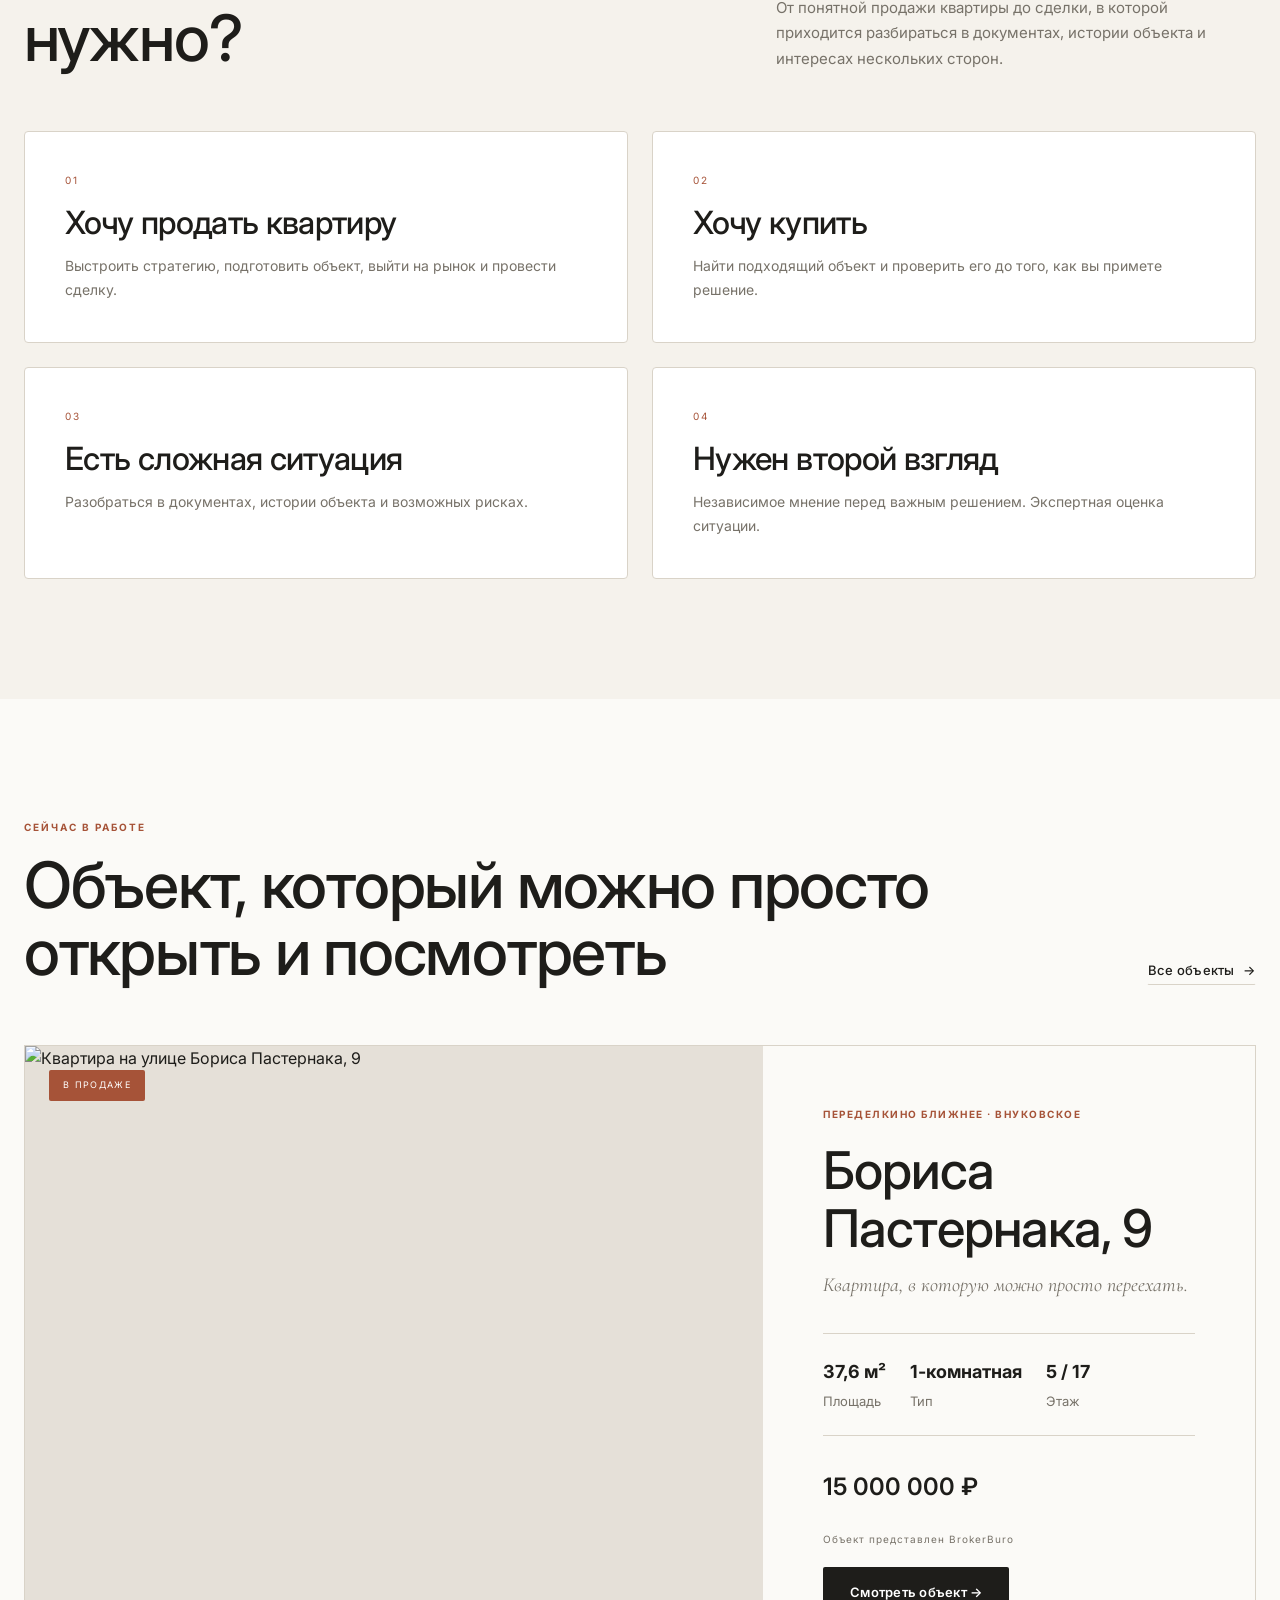
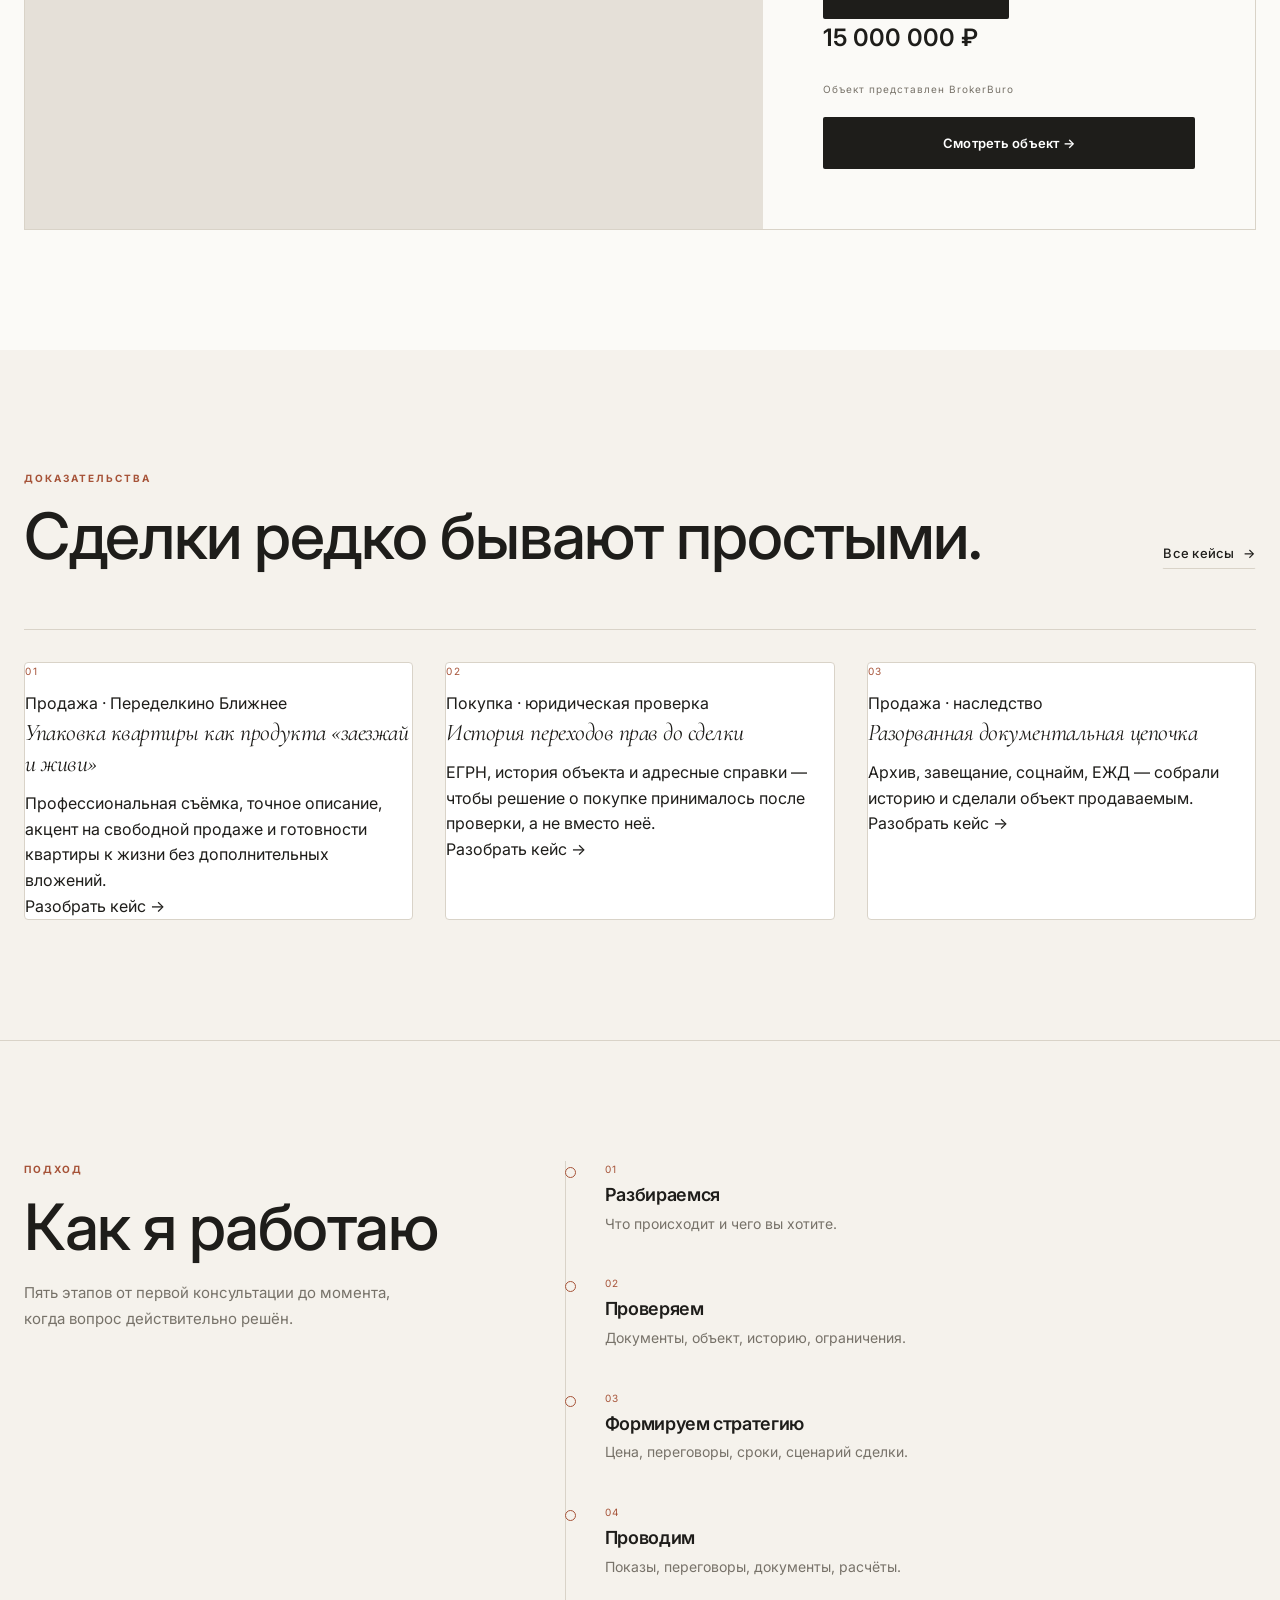
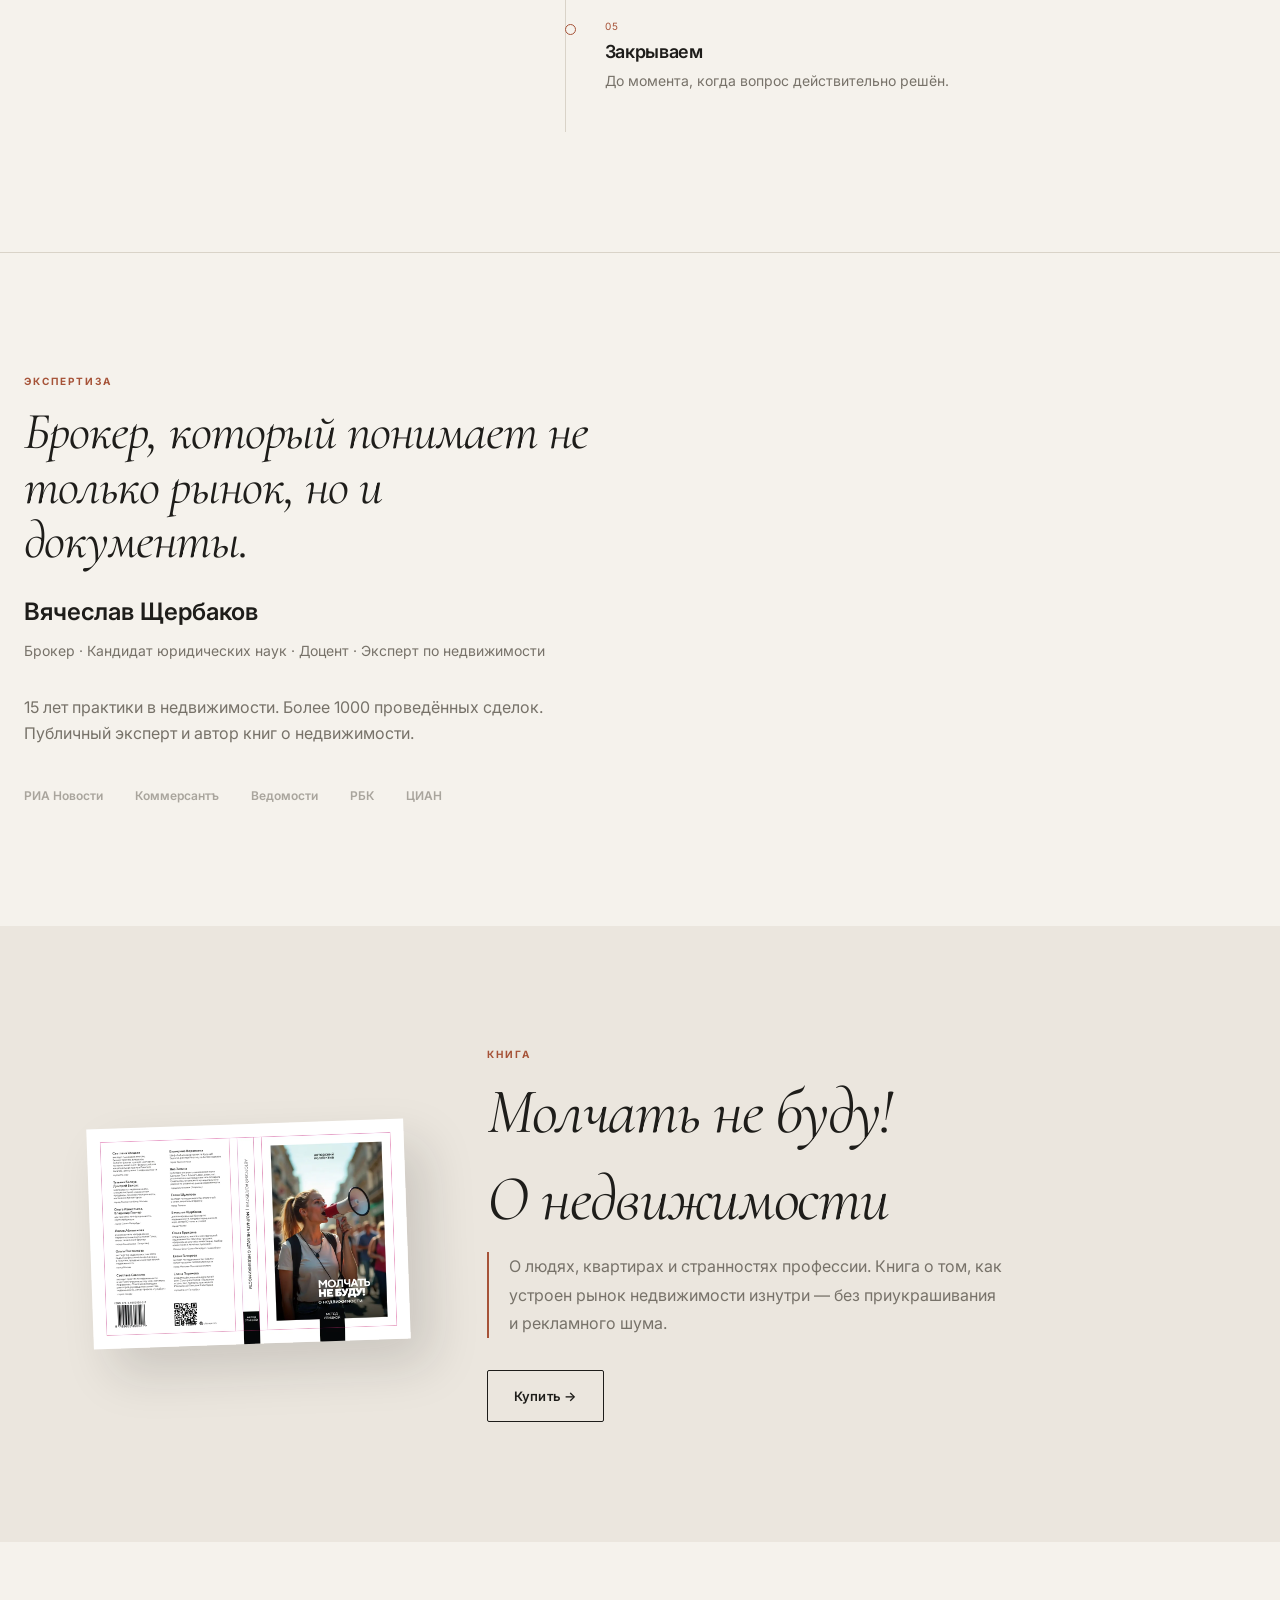
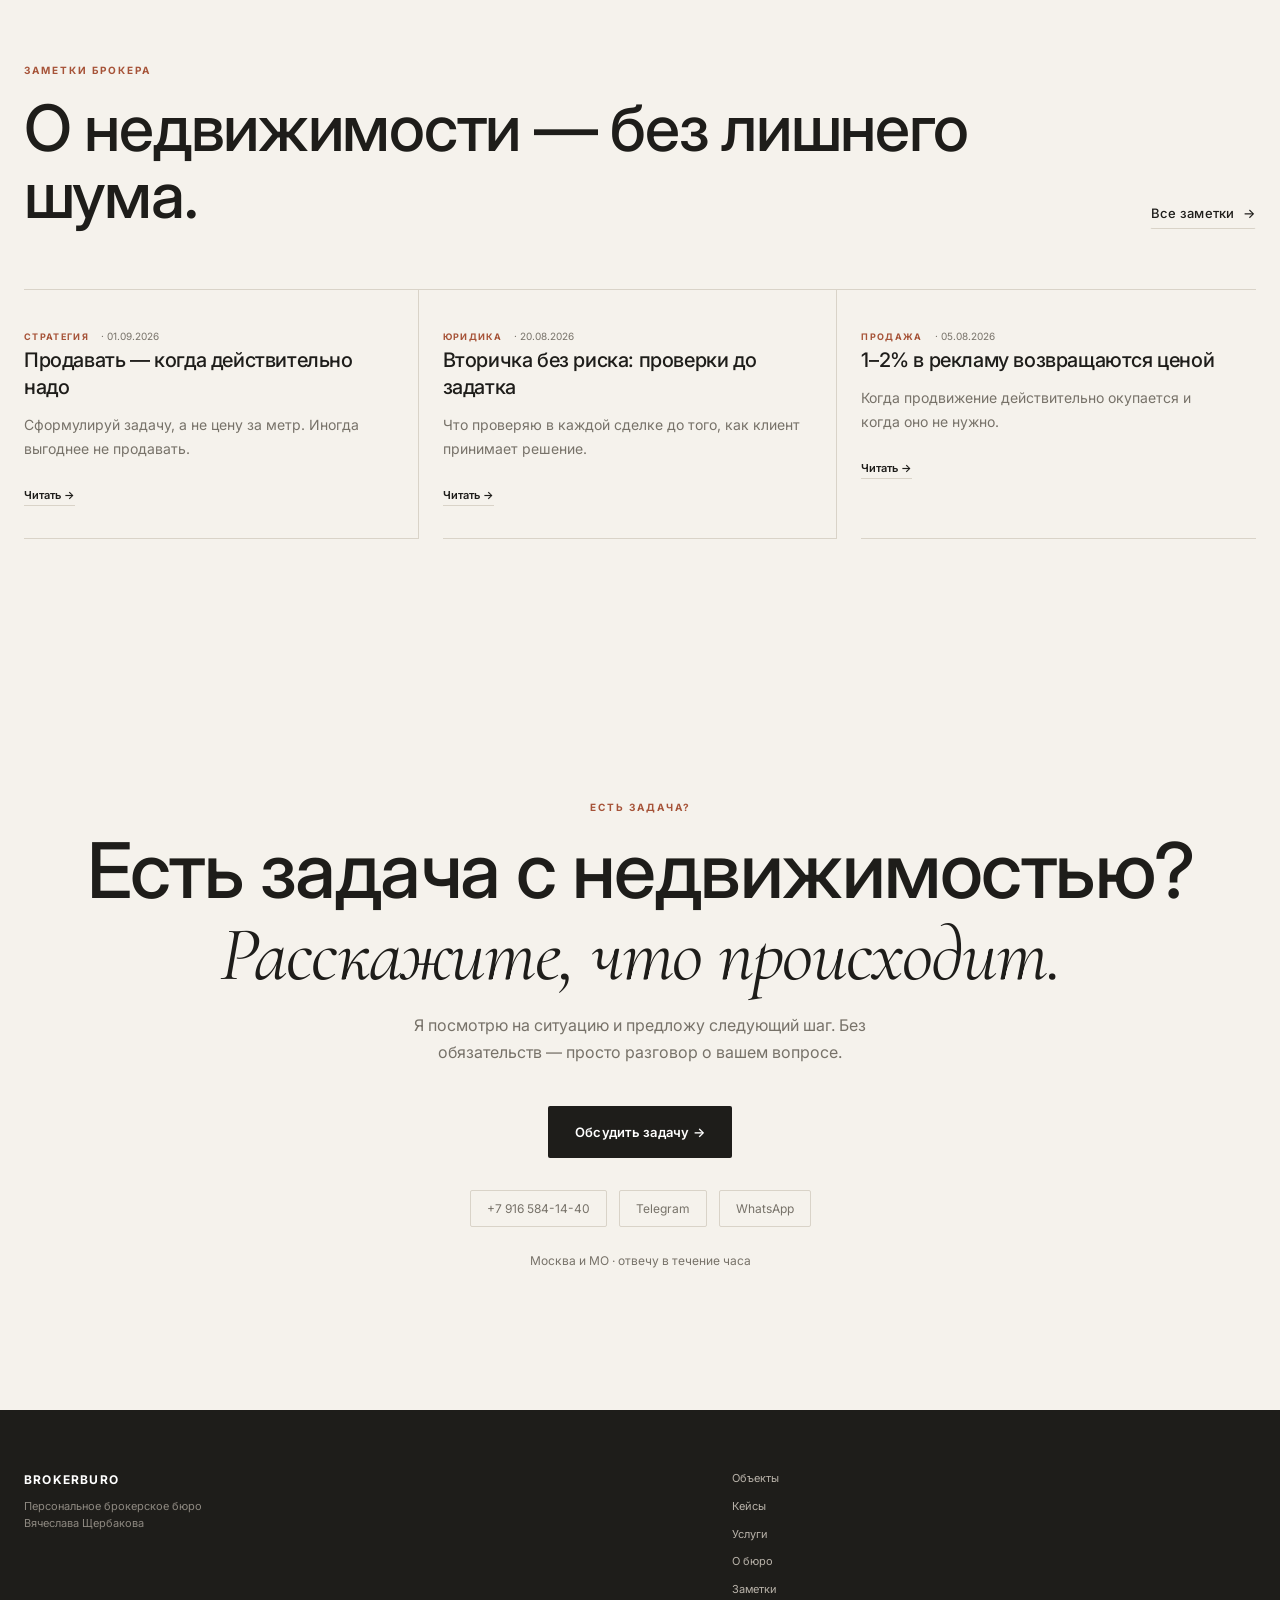
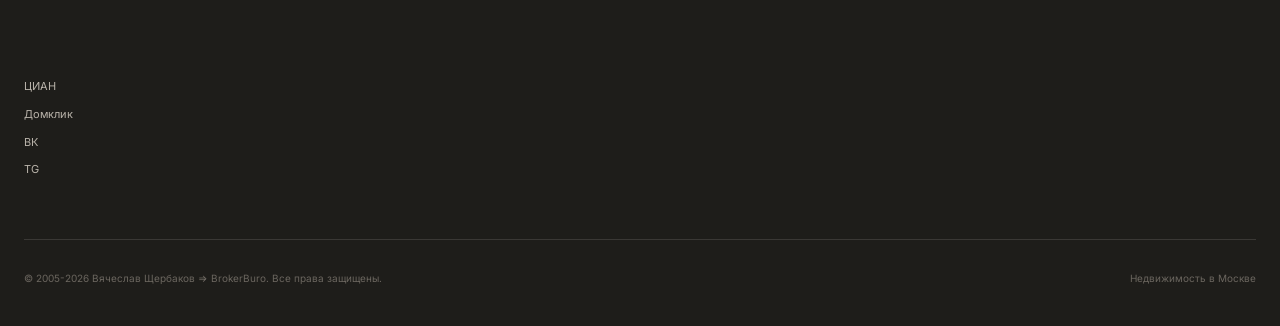
==== commit ae14fa61: "Update index.html" ====
--- a/index.html
+++ b/index.html
@@ -81,7 +81,7 @@
       
       <div class="hero-visual">
         <div class="portrait-wrapper">
-          <img src="assets/portrait.png" alt="Вячеслав Щербаков, брокер по недвижимости" loading="eager" />
+          <img src="assets/portrait.jpg" alt="Вячеслав Щербаков, брокер по недвижимости" loading="eager" />
           <div class="portrait-signature">
             <div>
               <span class="signature-name">Вячеслав Щербаков</span>
--- a/assets/css/style-premium.css
+++ b/assets/css/style-premium.css
@@ -64,20 +64,17 @@
 }
 
 /* ============================================
-   SECTION HEIGHT LIMIT — 80% viewport
+   SECTIONS
    ============================================ */
 
 section, .section {
-  max-height: 80vh;
-  overflow-y: auto;
   padding: 80px 0;
 }
 
-/* Для главных экранов оставляем full-height опционально */
+/* Hero Section */
 .hero {
   padding: 140px 0 100px;
-  min-height: 80vh;
-  max-height: 80vh;
+  min-height: auto;
   display: flex;
   align-items: center;
 }
@@ -725,63 +722,156 @@
 .case-grid {
   display: grid;
   grid-template-columns: repeat(3, 1fr);
-  gap: 24px;
+  gap: 32px;
   border-top: 1px solid var(--line-sand);
+  padding-top: 32px;
 }
 
 .case-card {
-  padding: 0;
-  border: none;
+  background: var(--white);
+  border: 1px solid var(--line-sand);
+  border-radius: var(--radius-md);
+  overflow: hidden;
   transition: all 0.3s ease;
-  background: var(--white);
+  display: flex;
+  flex-direction: column;
 }
 
 .case-card:hover {
-  transform: translateY(-5px);
-  box-shadow: 0 20px 40px rgba(0,0,0,0.08);
+  transform: translateY(-6px);
+  box-shadow: 0 20px 40px rgba(30, 29, 26, 0.1);
+  border-color: var(--accent-terracotta);
+}
+
+/* Case Image */
+.case-image-wrapper {
+  position: relative;
+  height: 220px;
+  background: #E8E4DC;
+  overflow: hidden;
+}
+
+.case-image-wrapper img {
+  width: 100%;
+  height: 100%;
+  object-fit: cover;
+  transition: transform 0.5s ease;
+}
+
+.case-image-wrapper:hover img {
+  transform: scale(1.05);
+}
+
+.case-image-placeholder {
+  width: 100%;
+  height: 100%;
+  display: flex;
+  align-items: center;
+  justify-content: center;
+  background: linear-gradient(135deg, #F5F2EC 0%, #EBE5DE 100%);
+  color: var(--text-muted);
+  font-size: 12px;
+  letter-spacing: 0.08em;
+}
+
+/* Case Badge — для кейсов (inline) */
+.case-badge {
+  position: absolute;
+  top: 16px;
+  left: 16px;
+  background: rgba(30, 29, 26, 0.9);
+  color: var(--white);
+  padding: 6px 12px;
+  font-size: 9px;
+  letter-spacing: 0.12em;
+  text-transform: uppercase;
+  border-radius: var(--radius-sm);
+  backdrop-filter: blur(4px);
+}
+
+/* Case Content */
+.case-content {
+  padding: 28px;
+  flex: 1;
+  display: flex;
+  flex-direction: column;
 }
 
 .case-number {
   font-size: 10px;
   color: var(--accent-terracotta);
   letter-spacing: 0.15em;
+  margin-bottom: 12px;
+  display: block;
+}
+
+.case-card h3 {
+  font-family: var(--font-serif);
+  font-size: clamp(20px, 2.5vw, 24px);
+  font-style: italic;
+  font-weight: 400;
+  line-height: 1.3;
+  margin-bottom: 12px;
+  color: var(--text-graphite);
+}
+
+.case-meta {
+  font-size: 12px;
+  color: var(--text-muted);
+  line-height: 1.6;
   margin-bottom: 16px;
-  display: block;
-}
-
-.case-type {
+  padding-bottom: 16px;
+  border-bottom: 1px solid var(--line-sand);
+}
+
+.case-insight {
+  margin-bottom: 20px;
+  flex: 1;
+}
+
+.case-insight-label {
   font-size: 10px;
   letter-spacing: 0.12em;
   text-transform: uppercase;
   color: var(--text-muted);
+  margin-bottom: 8px;
+  display: block;
+}
+
+.case-insight-text {
+  font-size: 13px;
+  line-height: 1.6;
+  color: var(--text-graphite);
+  font-weight: 500;
+}
+
+/* Package Tags */
+.case-package {
+  display: flex;
+  flex-wrap: wrap;
+  gap: 8px;
   margin-bottom: 20px;
 }
 
-.case-card h3 {
-  font-size: 22px;
-  line-height: 1.3;
-  margin-bottom: 16px;
-}
-
-.case-card p {
-  font-size: 14px;
-  line-height: 1.7;
-  color: var(--text-muted);
-  margin-bottom: 24px;
-}
-
-.case-link {
-  font-size: 12px;
-  font-weight: 600;
-  color: var(--text-graphite);
-  border-bottom: 1px solid var(--line-sand);
-  padding-bottom: 4px;
-  transition: all 0.2s ease;
-}
-
-.case-link:hover {
-  color: var(--accent-terracotta);
-  border-color: var(--accent-terracotta);
+.package-tag {
+  font-size: 10px;
+  padding: 4px 10px;
+  background: var(--bg-ivory);
+  color: var(--text-muted);
+  border-radius: var(--radius-sm);
+  letter-spacing: 0.05em;
+}
+
+/* Case CTA */
+.case-cta {
+  margin-top: auto;
+  padding-top: 16px;
+  border-top: 1px solid var(--line-sand);
+}
+
+.case-cta .btn {
+  width: 100%;
+  justify-content: center;
 }
 
 /* ============================================
@@ -1294,3 +1384,213 @@
   transform: translateY(-5px);
   box-shadow: 0 20px 40px rgba(0,0,0,0.08);
 }
+
+/* ============================================
+   COACHING PAGE STYLES
+   ============================================ */
+
+.coaching-grid {
+  grid-template-columns: repeat(3, 1fr);
+  gap: 32px;
+}
+
+.coaching-card {
+  display: flex;
+  flex-direction: column;
+}
+
+.coaching-price {
+  font-size: 18px;
+  font-weight: 600;
+  color: var(--text-graphite);
+  margin-top: 16px;
+  padding-top: 16px;
+  border-top: 1px solid var(--line-sand);
+}
+
+/* Book Showcase */
+.book-showcase {
+  display: grid;
+  grid-template-columns: 0.7fr 1.3fr;
+  gap: 60px;
+  align-items: center;
+  background: var(--white);
+  padding: 60px;
+  border: 1px solid var(--line-sand);
+  border-radius: var(--radius-md);
+}
+
+.book-image-wrapper {
+  position: relative;
+  height: 420px;
+  background: #E8E4DC;
+  overflow: hidden;
+  border-radius: var(--radius-sm);
+}
+
+.book-image-wrapper img {
+  width: 100%;
+  height: 100%;
+  object-fit: cover;
+  transition: transform 0.5s ease;
+}
+
+.book-image-wrapper:hover img {
+  transform: scale(1.03);
+}
+
+.book-details {
+  padding: 20px;
+}
+
+/* Contact Links */
+.contact-links {
+  display: flex;
+  flex-wrap: wrap;
+  gap: 12px;
+  margin-top: 40px;
+  padding-top: 40px;
+  border-top: 1px solid var(--line-sand);
+}
+
+.contact-links .btn {
+  font-size: 12px;
+  padding: 10px 18px;
+  min-height: 44px;
+}
+
+/* Premium Form */
+.premium-form {
+  max-width: 520px;
+  margin-top: 32px;
+}
+
+.form-row {
+  display: grid;
+  grid-template-columns: 1fr 1fr;
+  gap: 16px;
+  margin-bottom: 16px;
+}
+
+.form-input {
+  width: 100%;
+  padding: 14px 18px;
+  font-size: 14px;
+  font-family: var(--font-sans);
+  border: 1px solid var(--line-sand);
+  border-radius: var(--radius-sm);
+  background: var(--white);
+  color: var(--text-graphite);
+  transition: border-color 0.25s ease, box-shadow 0.25s ease;
+}
+
+.form-input:focus {
+  outline: none;
+  border-color: var(--accent-terracotta);
+  box-shadow: 0 0 0 3px rgba(166, 83, 56, 0.1);
+}
+
+.form-input::placeholder {
+  color: var(--text-muted);
+}
+
+.premium-form .form-err {
+  display: block;
+  font-size: 13px;
+  color: #C53030;
+  margin-bottom: 12px;
+}
+
+.premium-form .form-ok {
+  display: block;
+  font-size: 13px;
+  color: #2F855A;
+  margin-top: 12px;
+}
+
+/* Footer Grid */
+.footer-grid {
+  display: grid;
+  grid-template-columns: 1.2fr 1fr;
+  gap: 80px;
+}
+
+.footer-brand .brand {
+  margin-bottom: 16px;
+}
+
+.footer-nav {
+  display: grid;
+  grid-template-columns: 1fr 1fr;
+  gap: 40px;
+}
+
+.footer-column {
+  display: flex;
+  flex-direction: column;
+  gap: 12px;
+}
+
+.footer-column a {
+  font-size: 13px;
+  color: var(--text-muted);
+  transition: color 0.2s ease;
+}
+
+.footer-column a:hover {
+  color: var(--text-graphite);
+}
+
+/* Mobile Responsiveness */
+@media (max-width: 1024px) {
+  .coaching-grid {
+    grid-template-columns: repeat(2, 1fr);
+  }
+  
+  .book-showcase {
+    grid-template-columns: 1fr;
+    gap: 40px;
+    padding: 40px;
+  }
+  
+  .book-image-wrapper {
+    height: 320px;
+  }
+}
+
+@media (max-width: 768px) {
+  .coaching-grid {
+    grid-template-columns: 1fr;
+  }
+  
+  .book-showcase {
+    padding: 30px;
+  }
+  
+  .book-image-wrapper {
+    height: 280px;
+  }
+  
+  .form-row {
+    grid-template-columns: 1fr;
+  }
+  
+  .footer-grid {
+    grid-template-columns: 1fr;
+    gap: 40px;
+  }
+  
+  .footer-nav {
+    grid-template-columns: 1fr;
+    gap: 30px;
+  }
+  
+  .contact-links {
+    justify-content: center;
+  }
+  
+  .contact-links .btn {
+    width: 100%;
+    justify-content: center;
+  }
+}
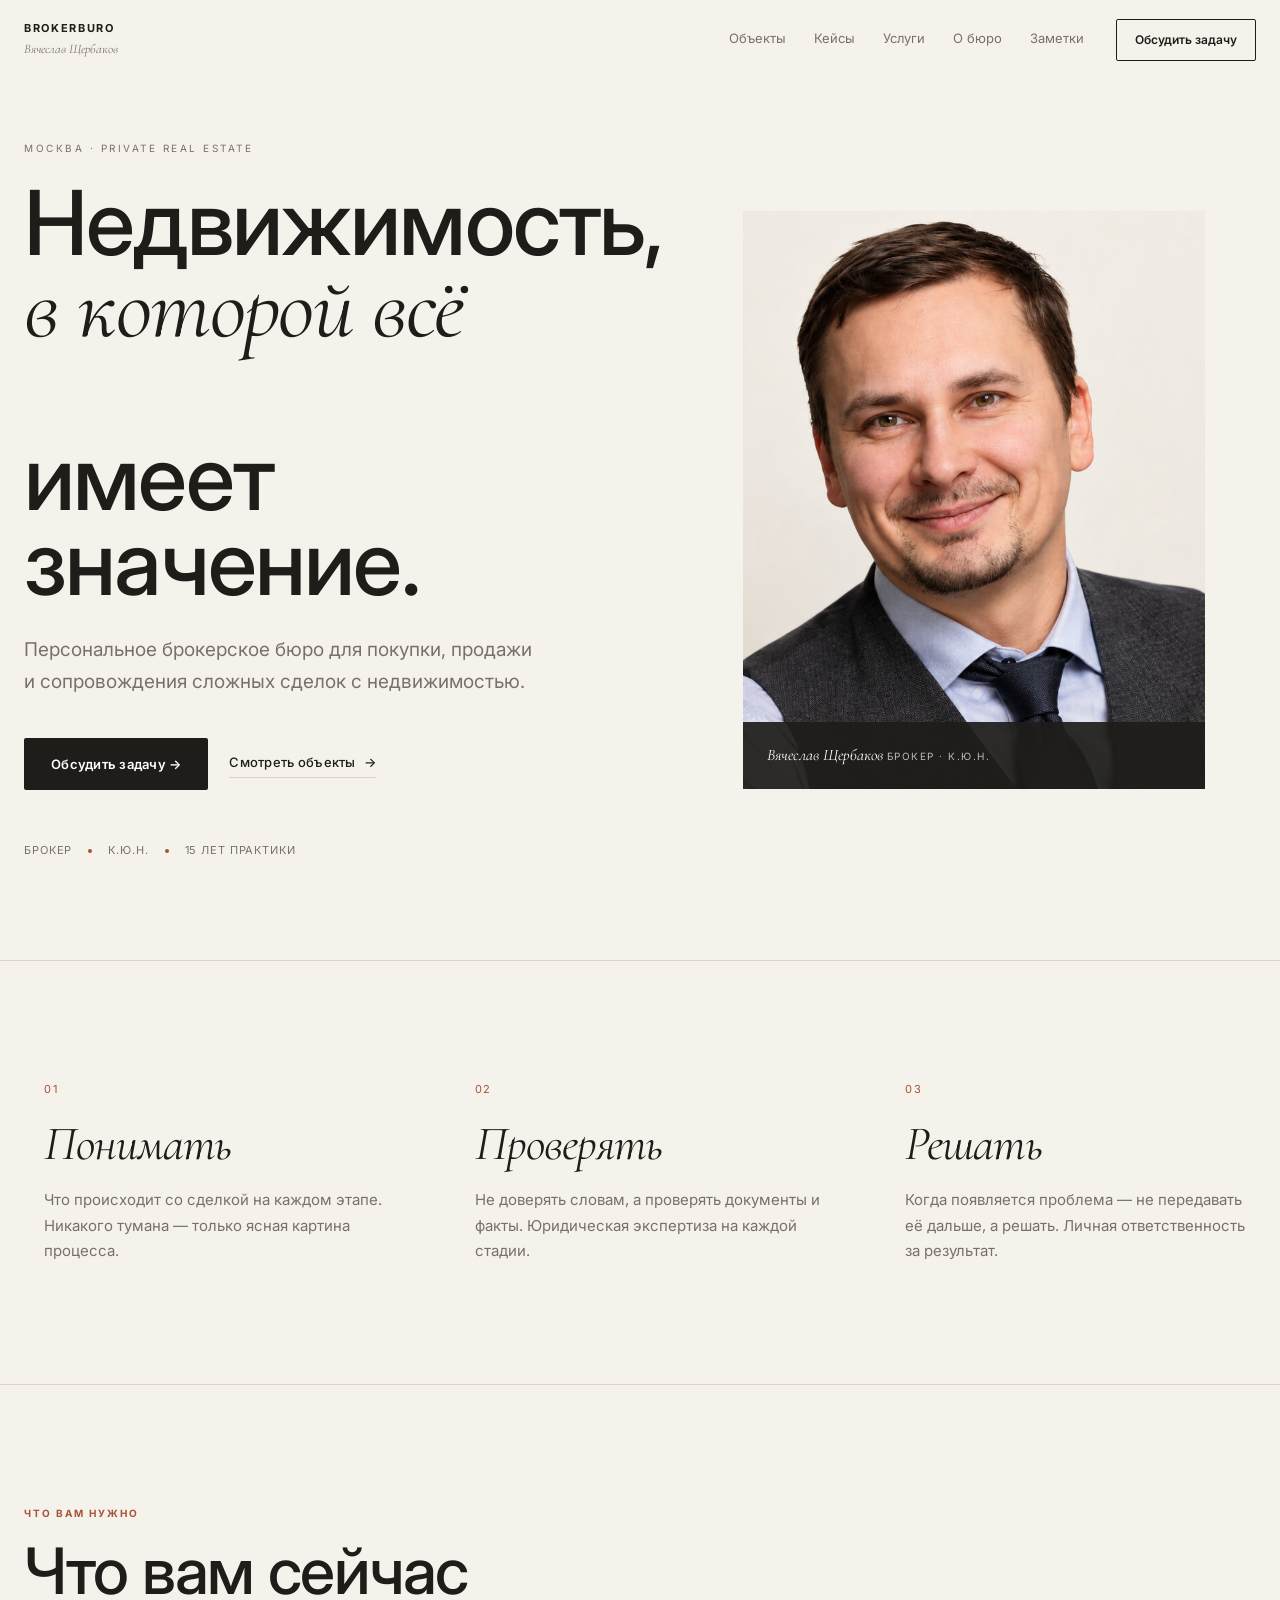
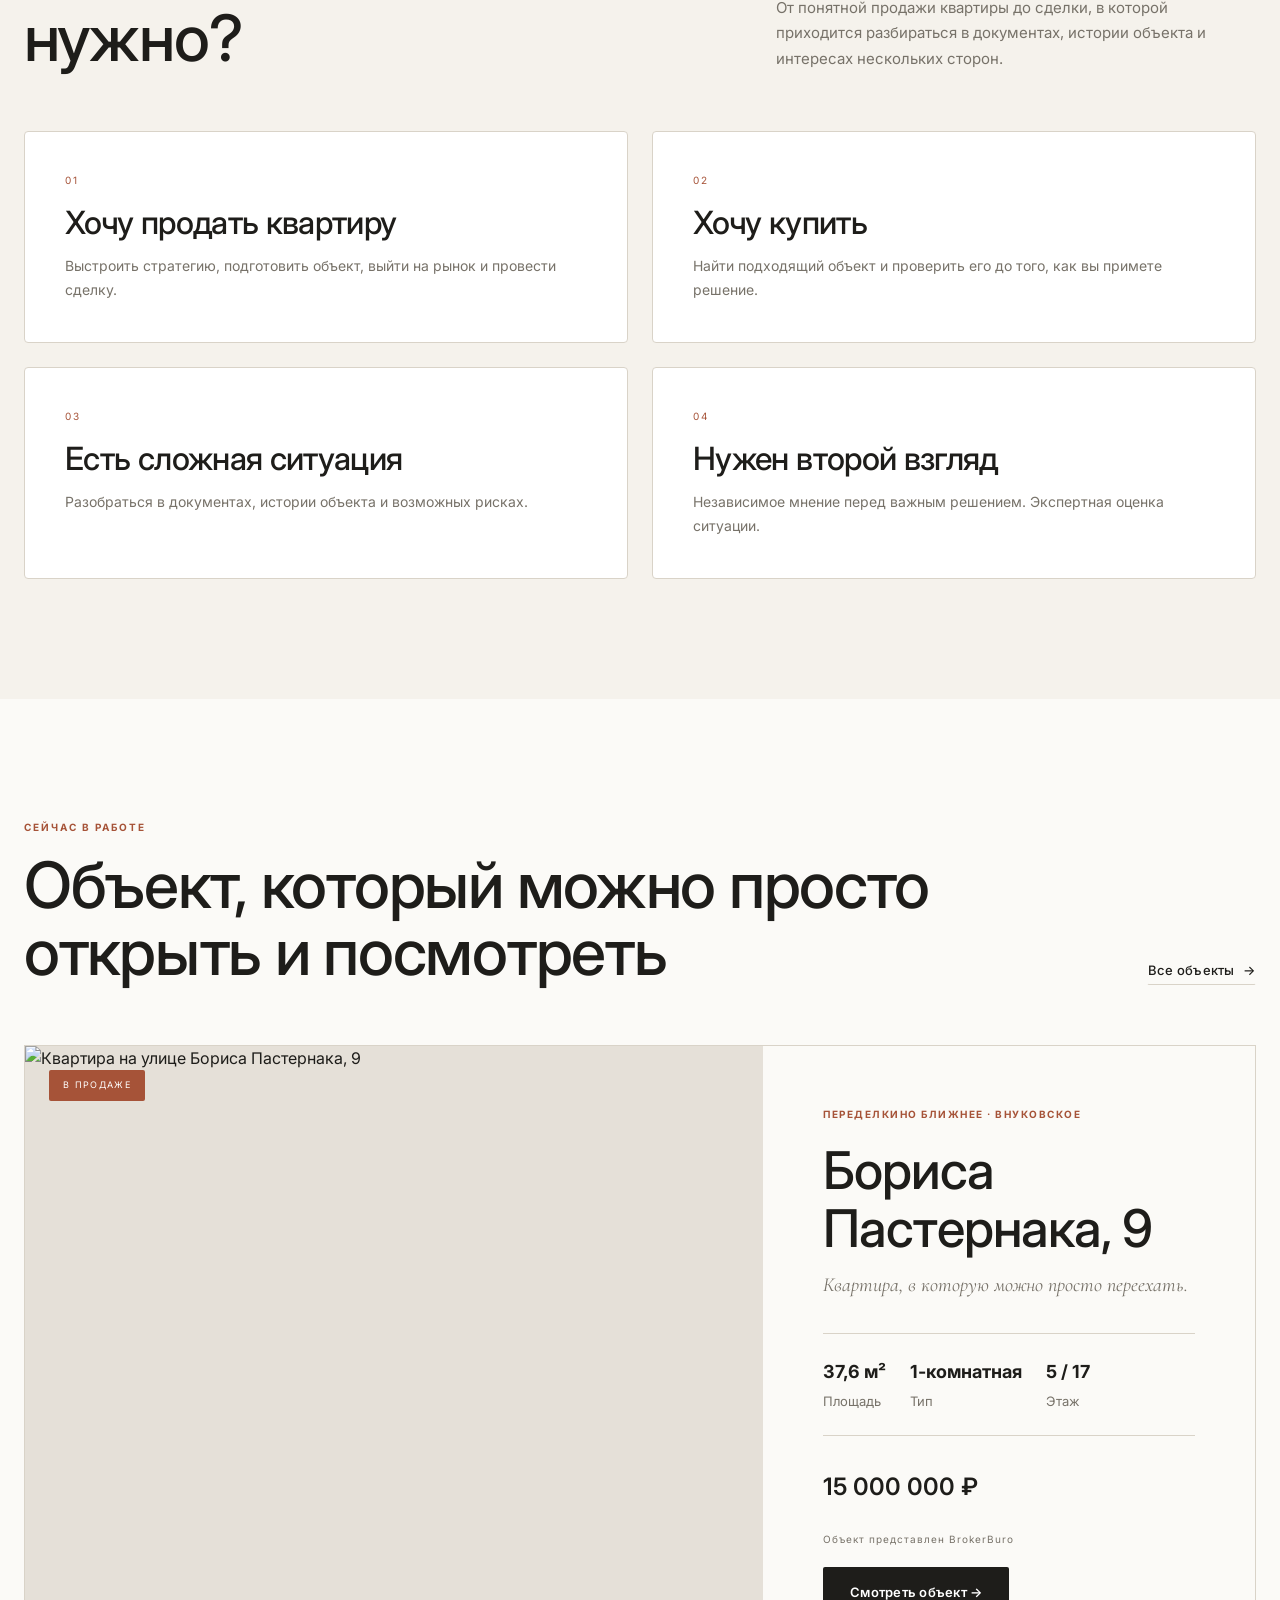
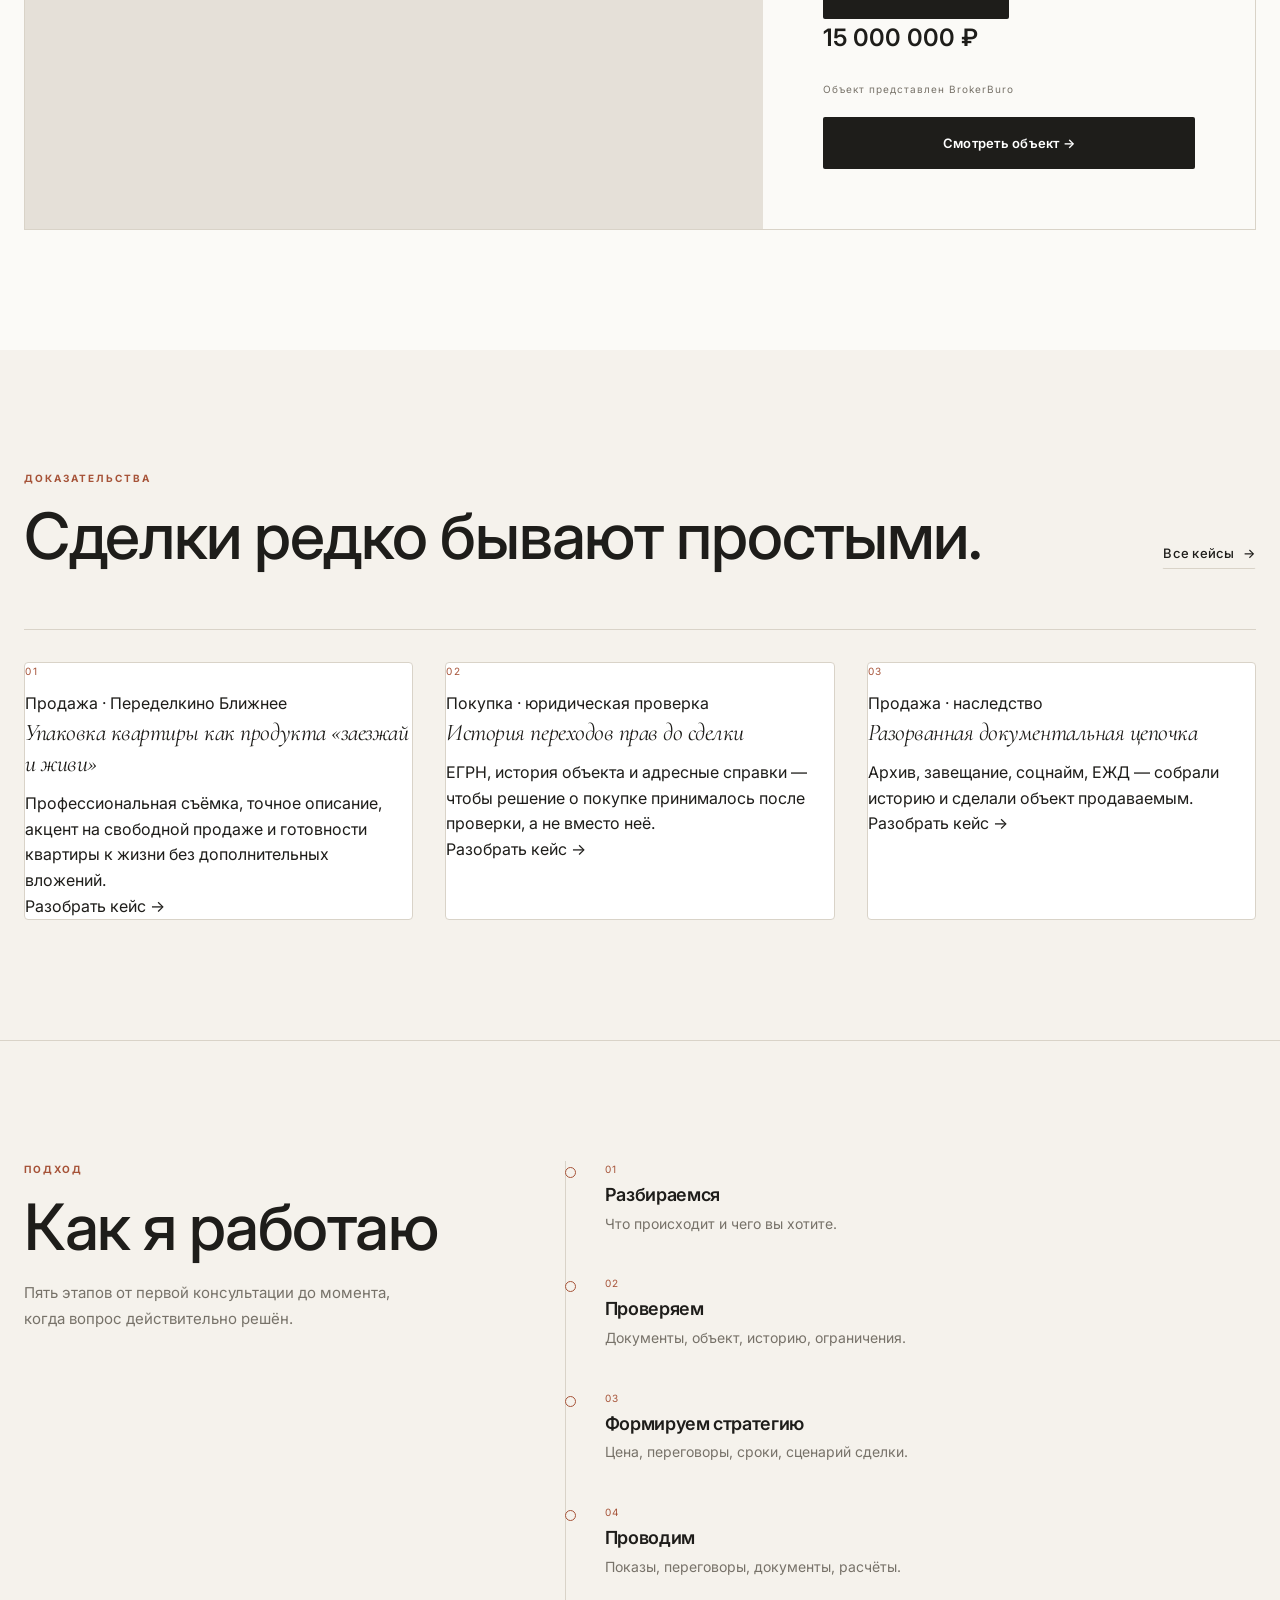
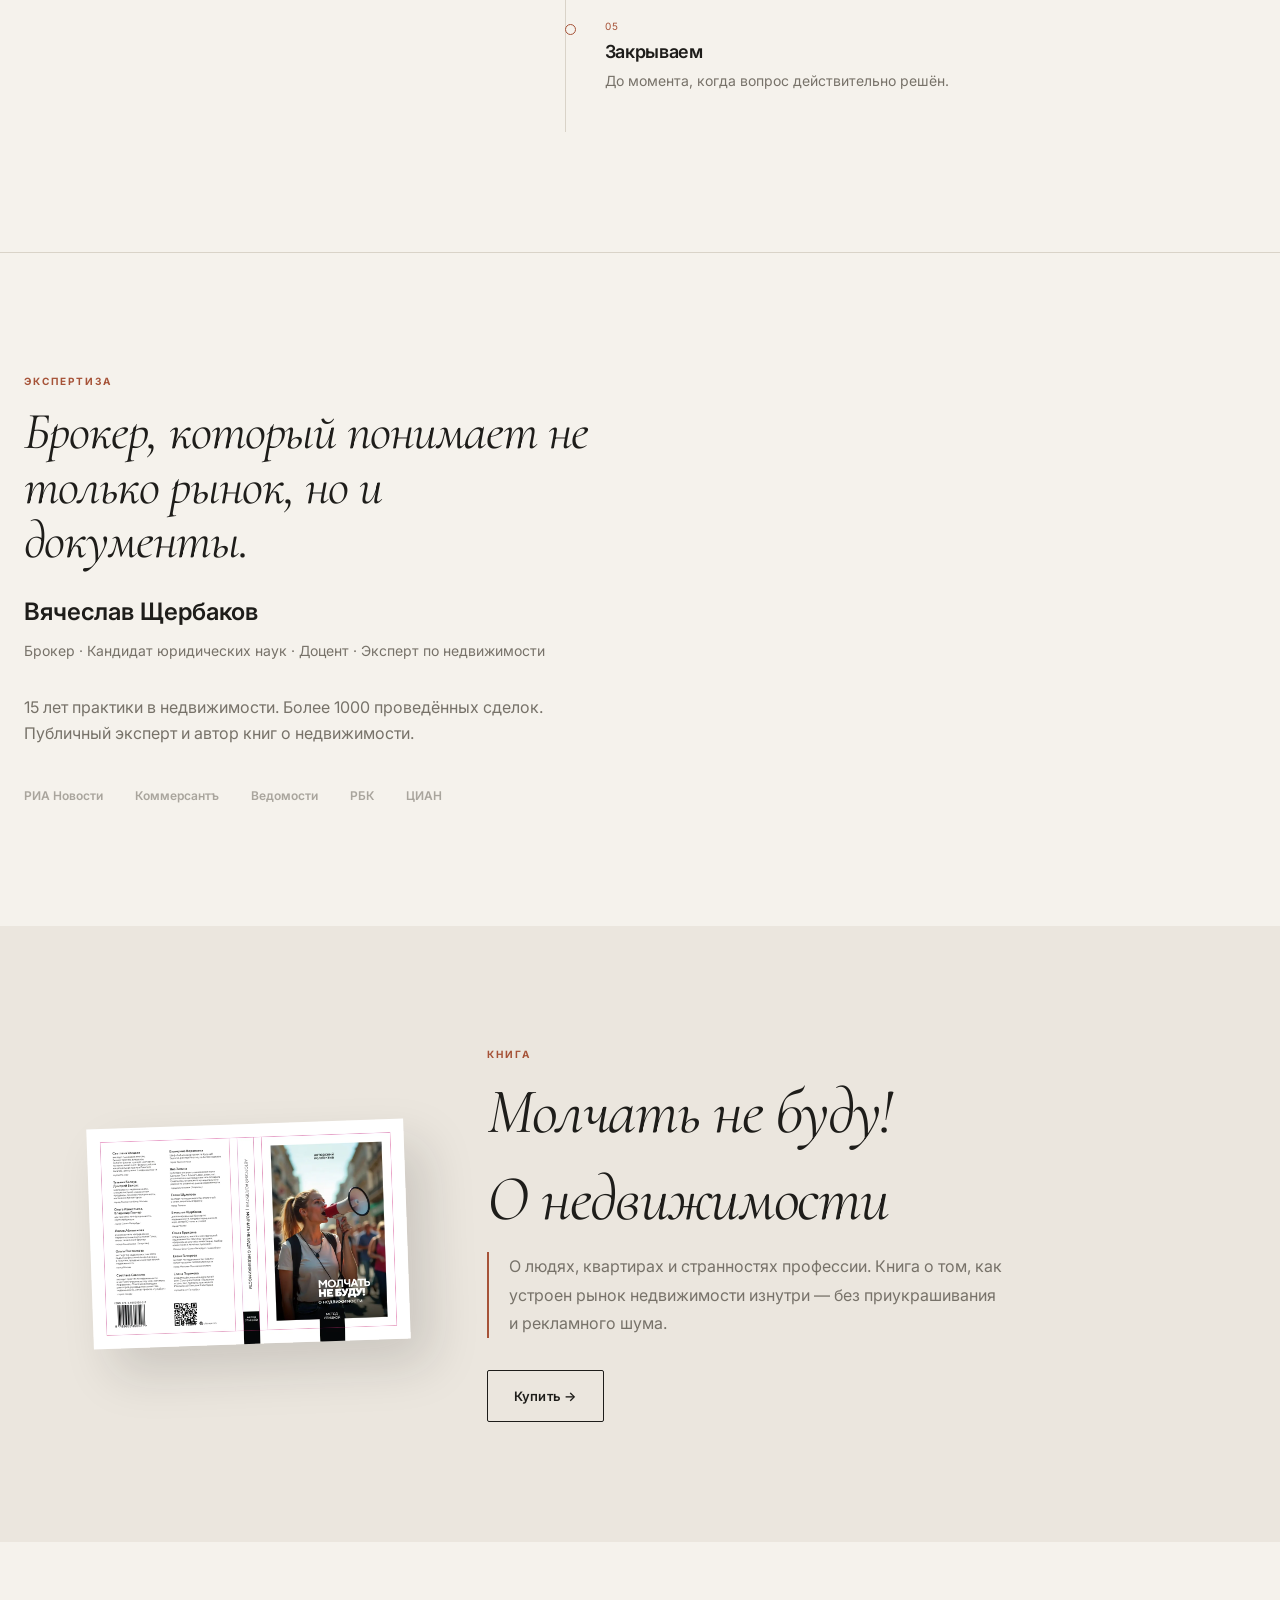
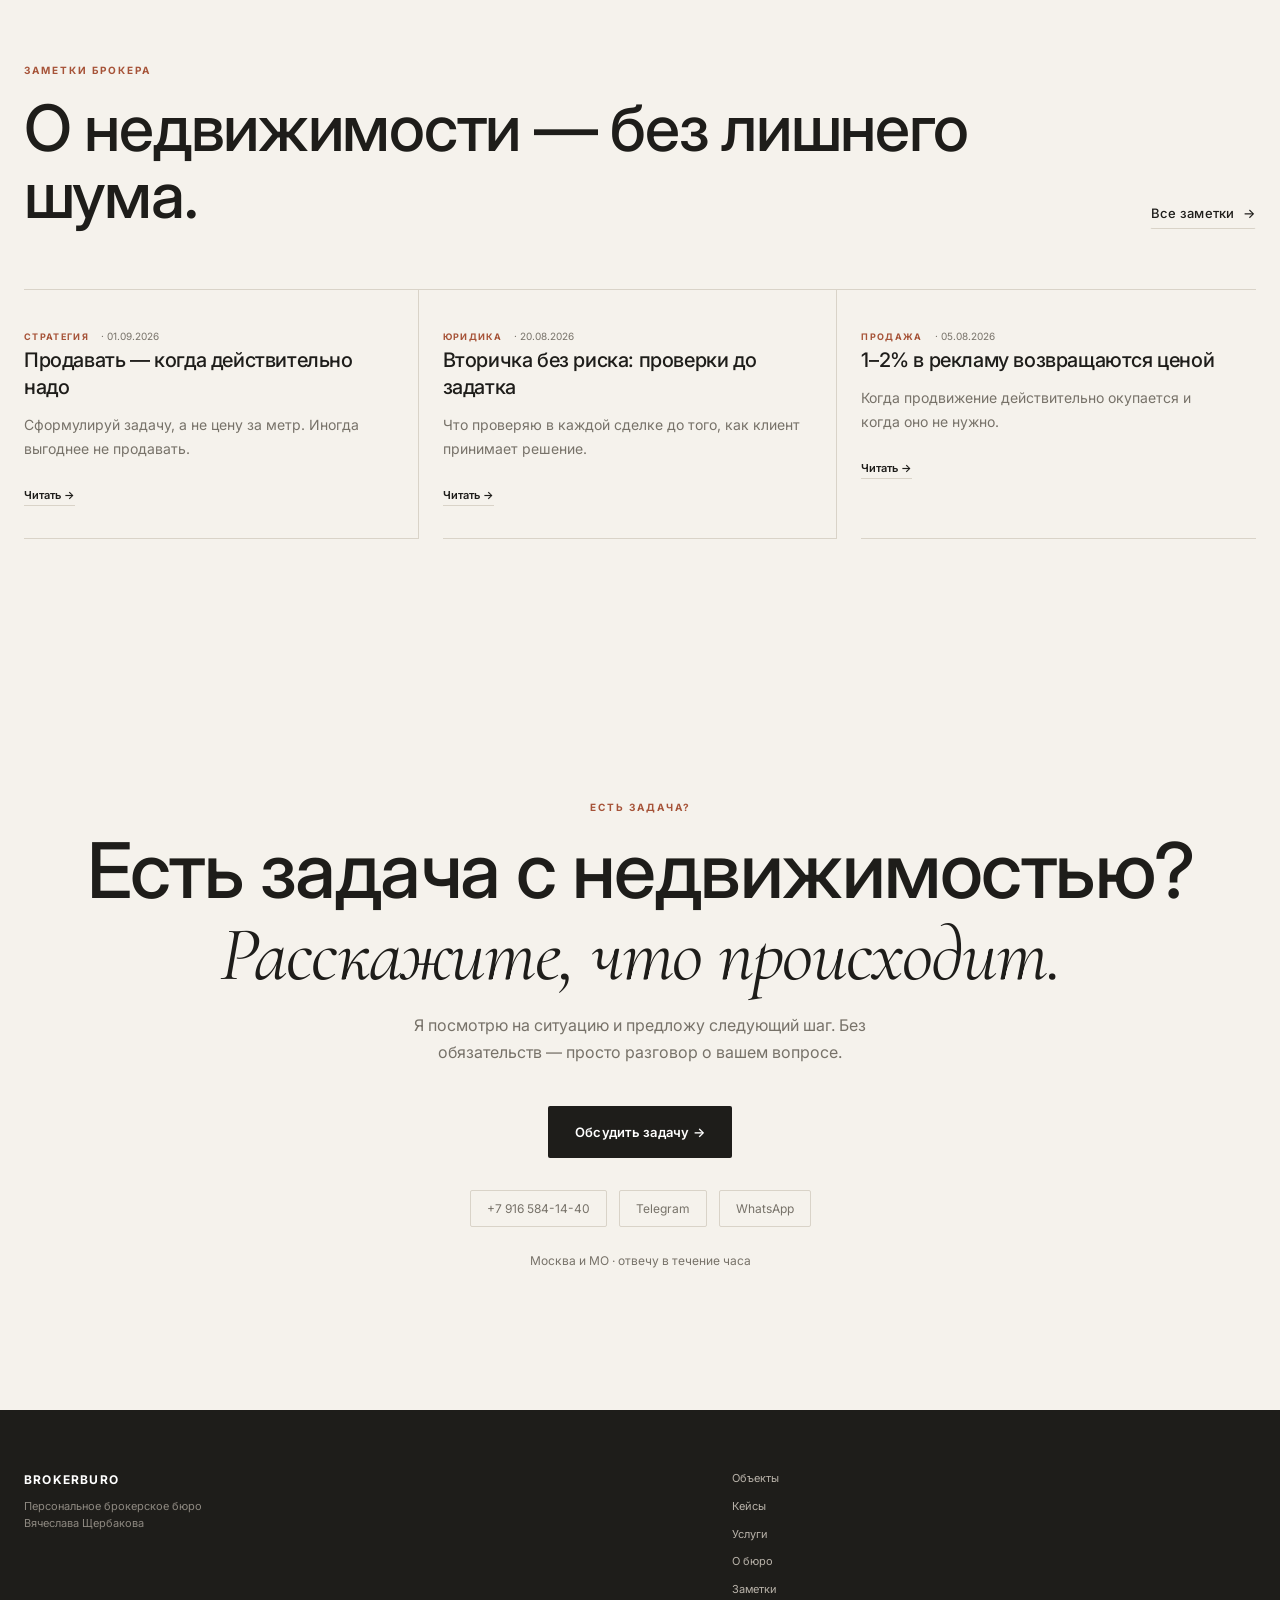
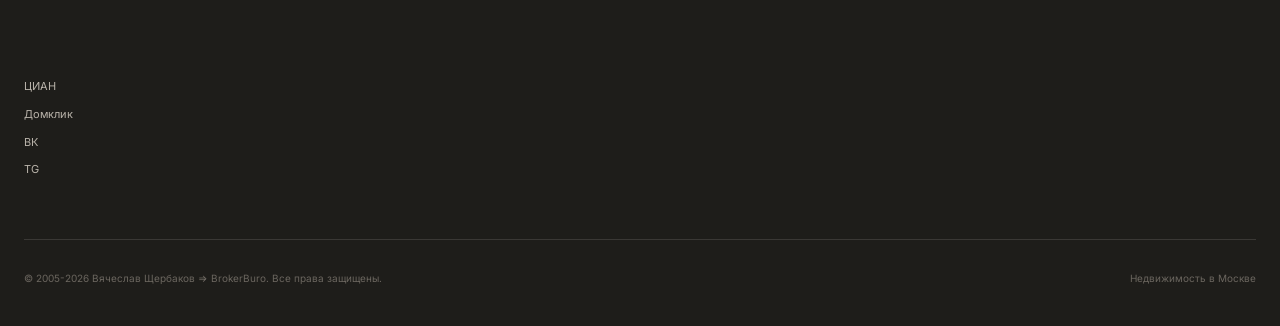
==== commit 0fd60158: "Add Telegram integration and update contact forms - Added Telegram integration functionality with mo" ====
--- a/index.html
+++ b/index.html
@@ -34,7 +34,7 @@
       <a href="blog.html">Заметки</a>
     </nav>
     
-    <a class="header-cta" href="tel:+79165841440">Обсудить задачу</a>
+    <a class="header-cta js-open-tg" href="#">Обсудить задачу</a>
     
     <button class="burger" type="button" aria-label="Открыть меню" aria-expanded="false">☰</button>
   </div>
@@ -45,7 +45,7 @@
     <a href="#services">Услуги</a>
     <a href="#about">О бюро</a>
     <a href="blog.html">Заметки</a>
-    <a href="tel:+79165841440">Обсудить задачу</a>
+    <a href="#" class="js-open-tg" data-plan="Консультация">Обсудить задачу</a>
   </div>
 </header>
 
@@ -65,7 +65,7 @@
           сложных сделок с недвижимостью.
         </p>
         <div class="hero-actions">
-          <a class="btn btn-primary" href="tel:+79165841440">Обсудить задачу →</a>
+          <a class="btn btn-primary js-open-tg" href="#" data-plan="Консультация">Обсудить задачу →</a>
           <a class="btn btn-link" href="#objects">
             Смотреть объекты <span class="arrow">→</span>
           </a>
@@ -81,7 +81,7 @@
       
       <div class="hero-visual">
         <div class="portrait-wrapper">
-          <img src="assets/portrait.jpg" alt="Вячеслав Щербаков, брокер по недвижимости" loading="eager" />
+          <img src="assets/portrait.png" alt="Вячеслав Щербаков, брокер по недвижимости" loading="eager" />
           <div class="portrait-signature">
             <div>
               <span class="signature-name">Вячеслав Щербаков</span>
@@ -430,7 +430,7 @@
         Я посмотрю на ситуацию и предложу следующий шаг. Без обязательств — просто разговор о вашем вопросе.
       </p>
       <div class="hero-actions" style="justify-content: center;">
-        <a class="btn btn-primary" href="tel:+79165841440">Обсудить задачу →</a>
+        <a class="btn btn-primary js-open-tg" href="#" data-plan="Консультация">Обсудить задачу →</a>
       </div>
       <div class="contact-methods">
         <a href="tel:+79165841440">+7 916 584-14-40</a>
@@ -554,5 +554,35 @@
 })();
 </script>
 
+  <!-- Telegram Modal -->
+  <div id="tgModal" class="modal">
+    <div class="modal-content">
+      <button class="modal-close">&times;</button>
+      <h3>Обсудить задачу</h3>
+      <p class="modal-subtitle">Заполните форму — я свяжусь с вами в Telegram</p>
+      
+      <form data-telegram="Консультация">
+        <div class="form-group">
+          <label for="tgName">Ваше имя</label>
+          <input type="text" id="tgName" name="name" placeholder="Иван" required>
+        </div>
+        
+        <div class="form-group">
+          <label for="tgPhone">Телефон</label>
+          <input type="tel" id="tgPhone" name="phone" placeholder="+7 (999) 000-00-00" required>
+        </div>
+        
+        <button type="submit" class="btn btn-primary btn-full">
+          Написать в Telegram
+        </button>
+      </form>
+      
+      <p class="modal-note">
+        Нажимая кнопку, вы перейдёте в Telegram с уже заполненным сообщением
+      </p>
+    </div>
+  </div>
+
+  <script src="assets/js/telegram-form.js"></script>
 </body>
 </html>
--- a/assets/css/style-premium.css
+++ b/assets/css/style-premium.css
@@ -1594,3 +1594,130 @@
     justify-content: center;
   }
 }
+
+/* ---- Telegram Modal Styles ---- */
+.modal {
+  display: none;
+  position: fixed;
+  top: 0;
+  left: 0;
+  width: 100%;
+  height: 100%;
+  background: rgba(30, 29, 26, 0.8);
+  backdrop-filter: blur(4px);
+  z-index: 9999;
+  align-items: center;
+  justify-content: center;
+  opacity: 0;
+  transition: opacity 0.3s ease;
+}
+
+.modal.active {
+  opacity: 1;
+}
+
+.modal-content {
+  background: #FFFFFF;
+  padding: 40px;
+  border-radius: 4px;
+  max-width: 480px;
+  width: 90%;
+  position: relative;
+  transform: translateY(20px);
+  transition: transform 0.3s ease;
+}
+
+.modal.active .modal-content {
+  transform: translateY(0);
+}
+
+.modal-close {
+  position: absolute;
+  top: 16px;
+  right: 16px;
+  background: transparent;
+  border: none;
+  font-size: 28px;
+  color: #777269;
+  cursor: pointer;
+  padding: 4px;
+  line-height: 1;
+  transition: color 0.2s ease;
+}
+
+.modal-close:hover {
+  color: #1E1D1A;
+}
+
+.modal-content h3 {
+  font-family: 'Cormorant Garamond', serif;
+  font-size: 28px;
+  font-weight: 600;
+  color: #1E1D1A;
+  margin: 0 0 8px 0;
+}
+
+.modal-subtitle {
+  font-family: 'Inter', sans-serif;
+  font-size: 14px;
+  color: #777269;
+  margin: 0 0 24px 0;
+}
+
+.form-group {
+  margin-bottom: 20px;
+}
+
+.form-group label {
+  display: block;
+  font-family: 'Inter', sans-serif;
+  font-size: 13px;
+  font-weight: 500;
+  color: #1E1D1A;
+  margin-bottom: 8px;
+}
+
+.form-group input {
+  width: 100%;
+  padding: 14px 16px;
+  border: 1px solid #D9D3C8;
+  border-radius: 4px;
+  font-family: 'Inter', sans-serif;
+  font-size: 15px;
+  color: #1E1D1A;
+  background: #F5F2EC;
+  transition: border-color 0.2s ease, box-shadow 0.2s ease;
+}
+
+.form-group input:focus {
+  outline: none;
+  border-color: #A65338;
+  box-shadow: 0 0 0 3px rgba(166, 83, 56, 0.1);
+}
+
+.form-group input::placeholder {
+  color: #A6A095;
+}
+
+.btn-full {
+  width: 100%;
+}
+
+.modal-note {
+  font-family: 'Inter', sans-serif;
+  font-size: 12px;
+  color: #777269;
+  text-align: center;
+  margin-top: 16px;
+  line-height: 1.5;
+}
+
+@media (max-width: 768px) {
+  .modal-content {
+    padding: 30px 20px;
+  }
+  
+  .modal-content h3 {
+    font-size: 24px;
+  }
+}
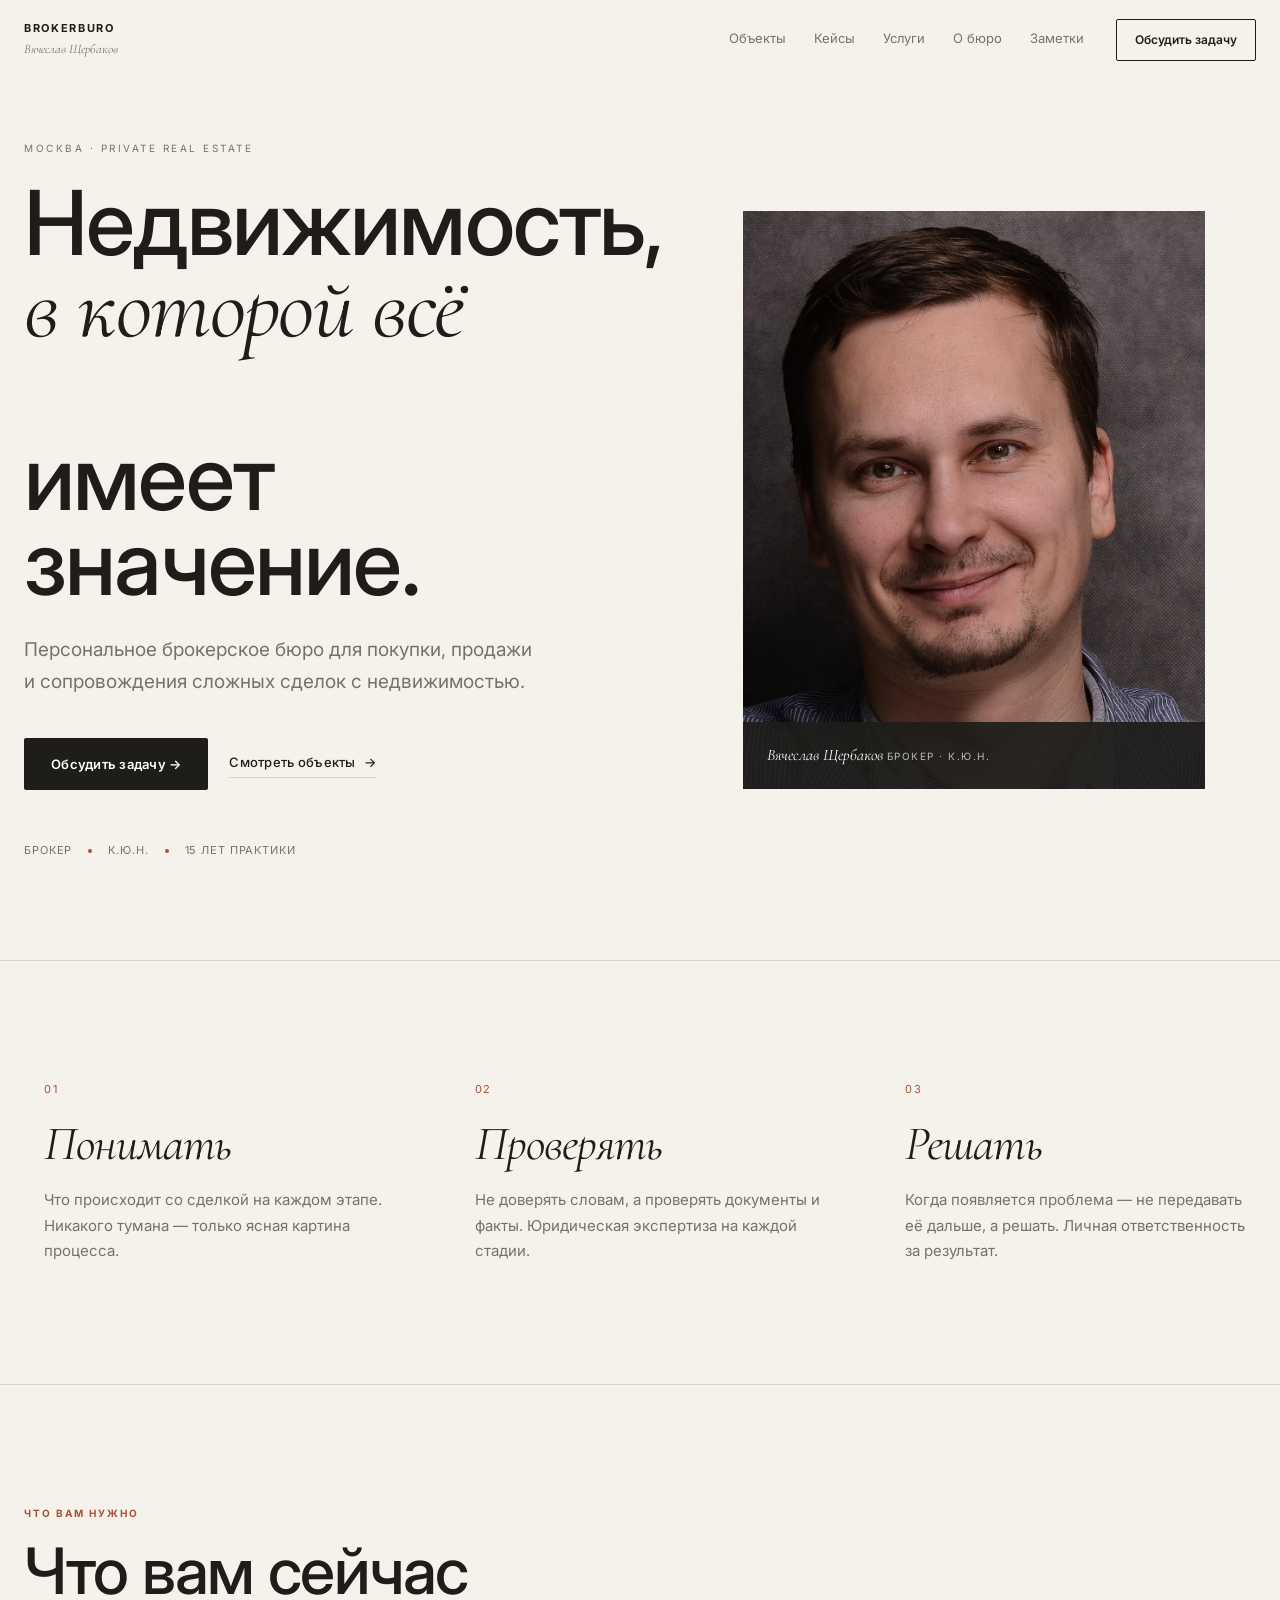
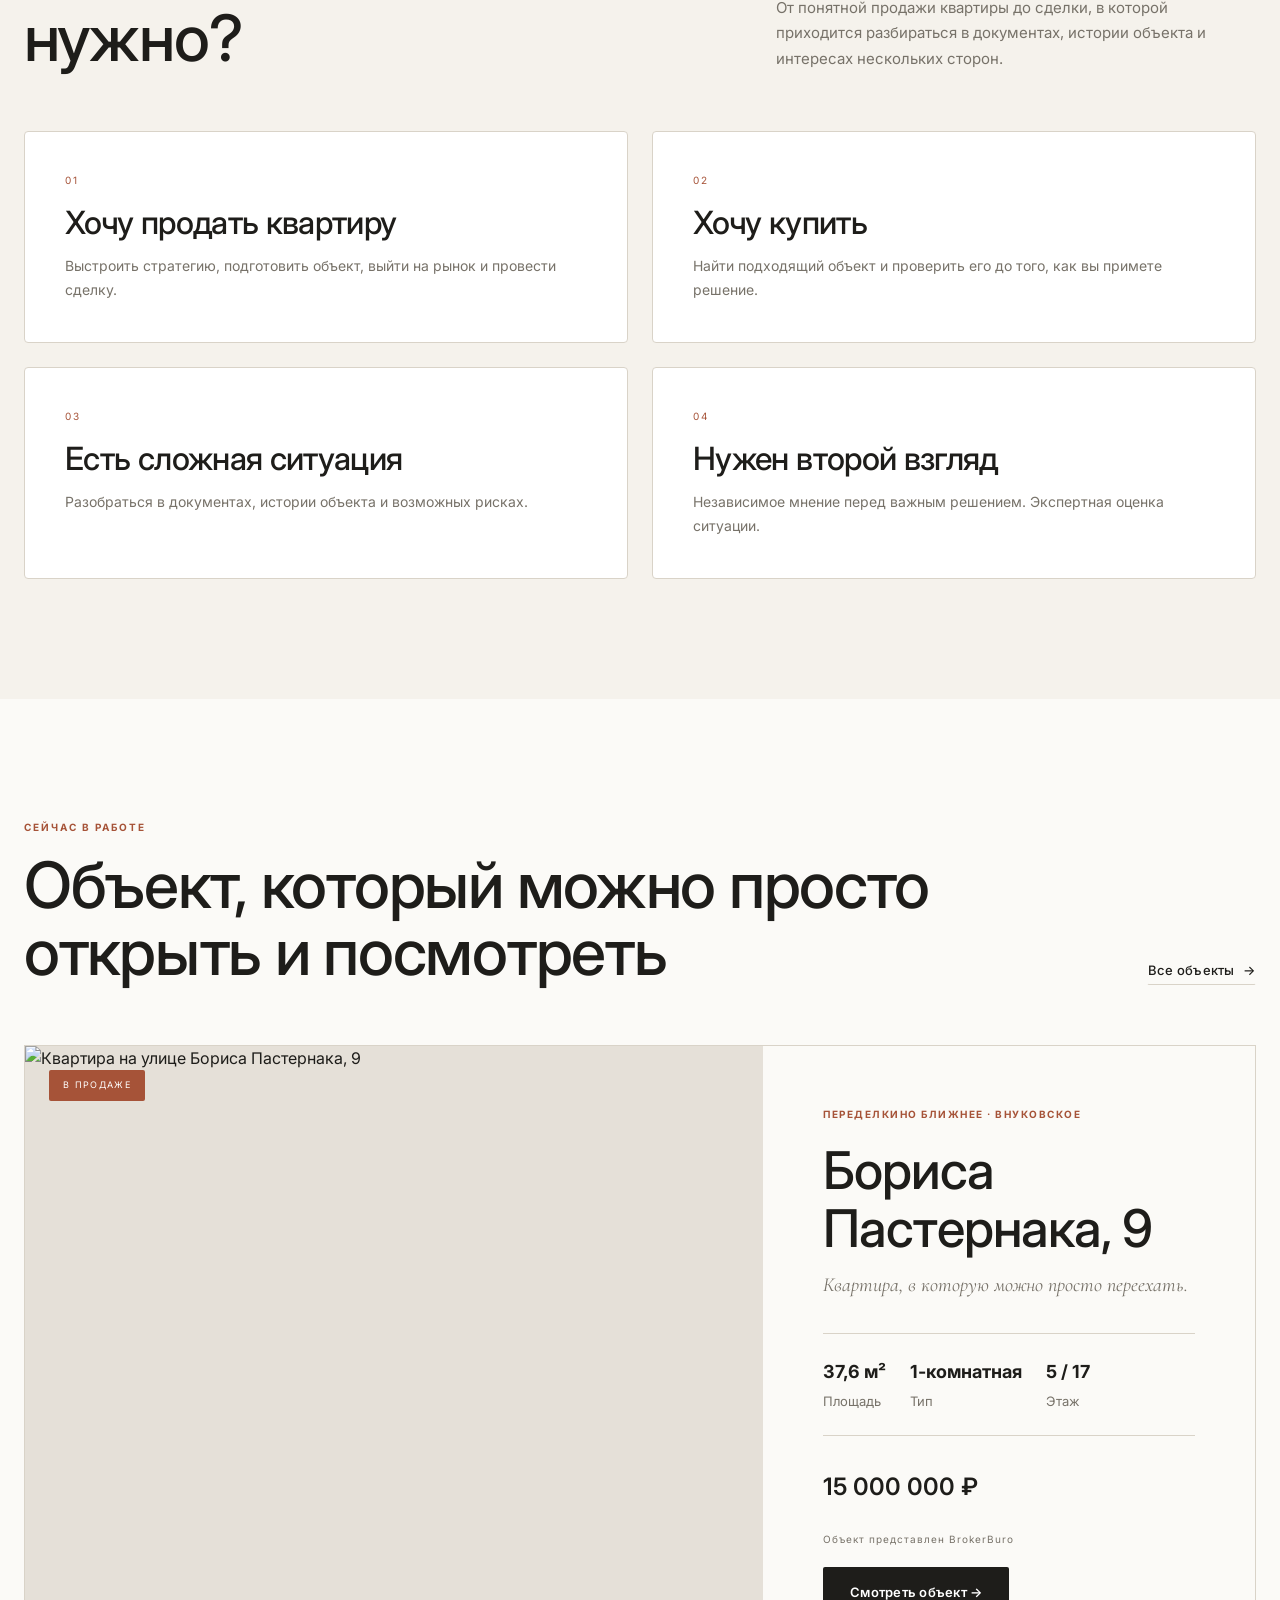
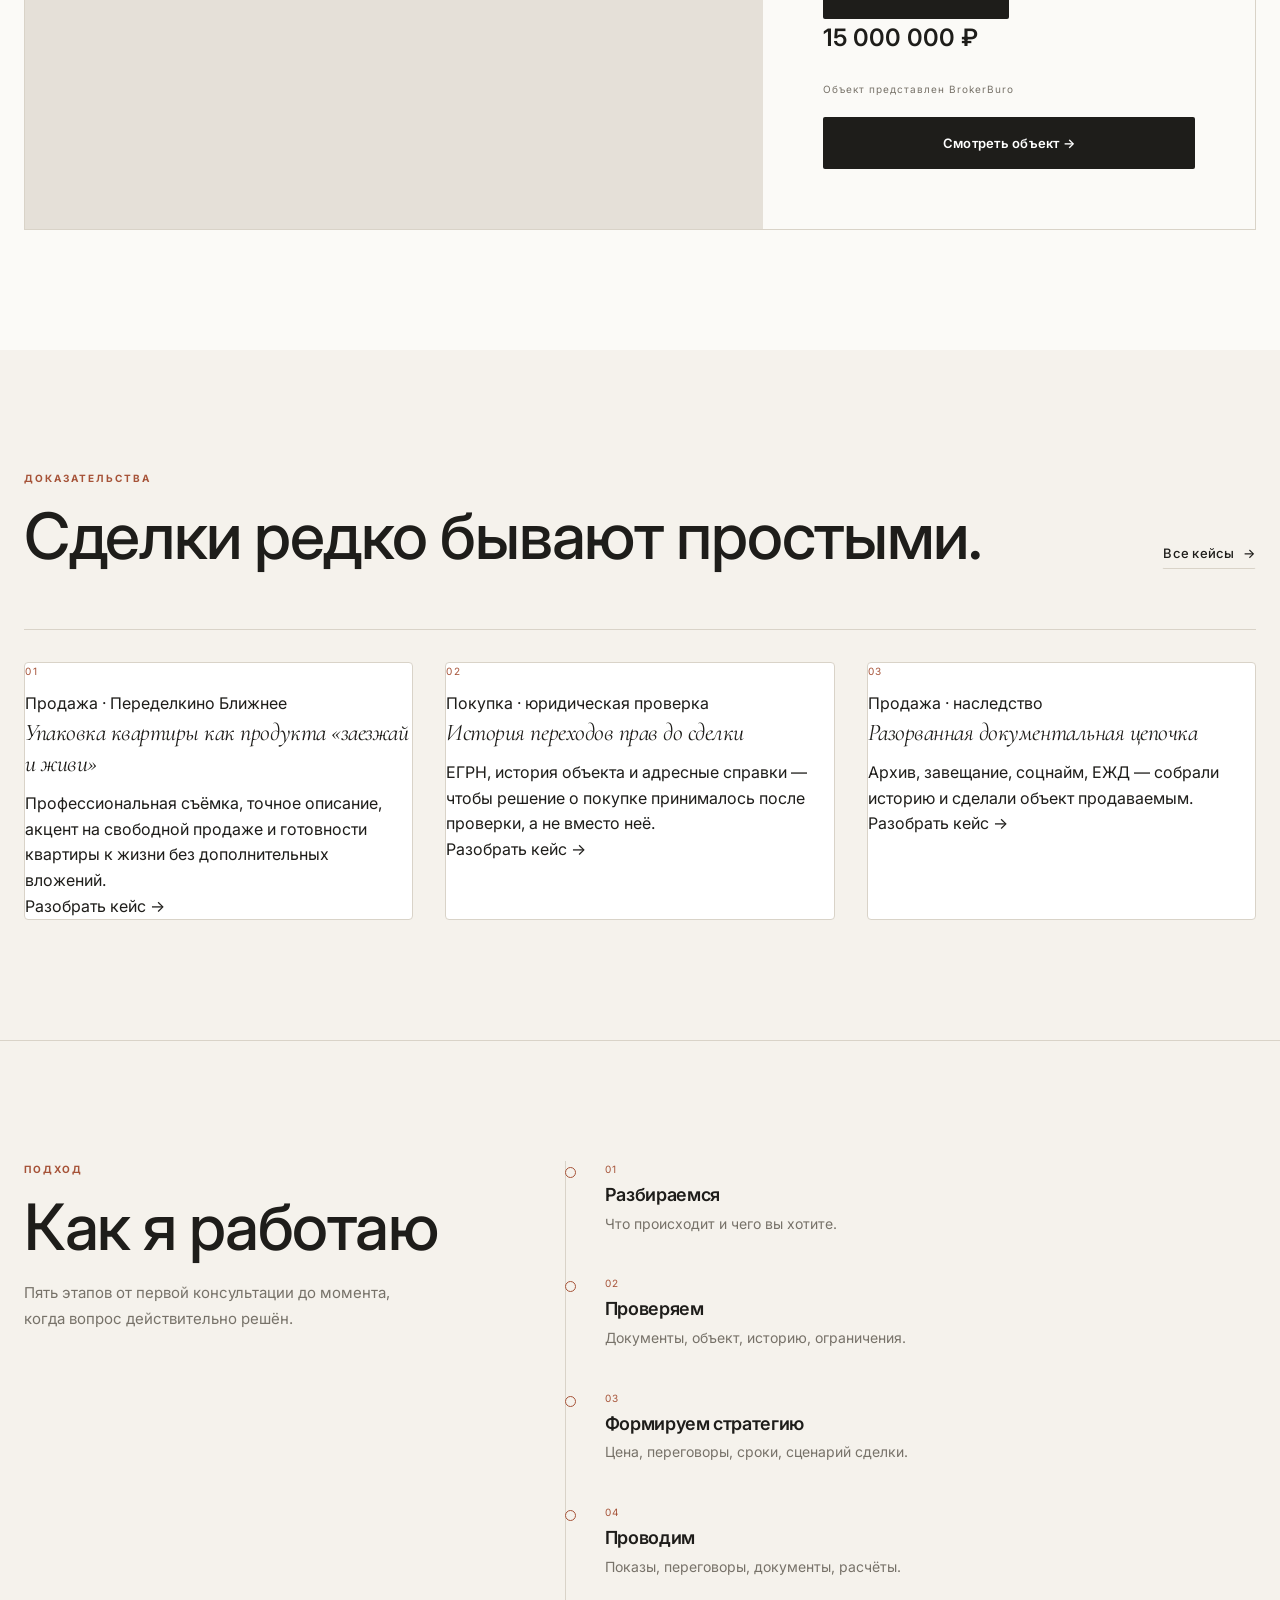
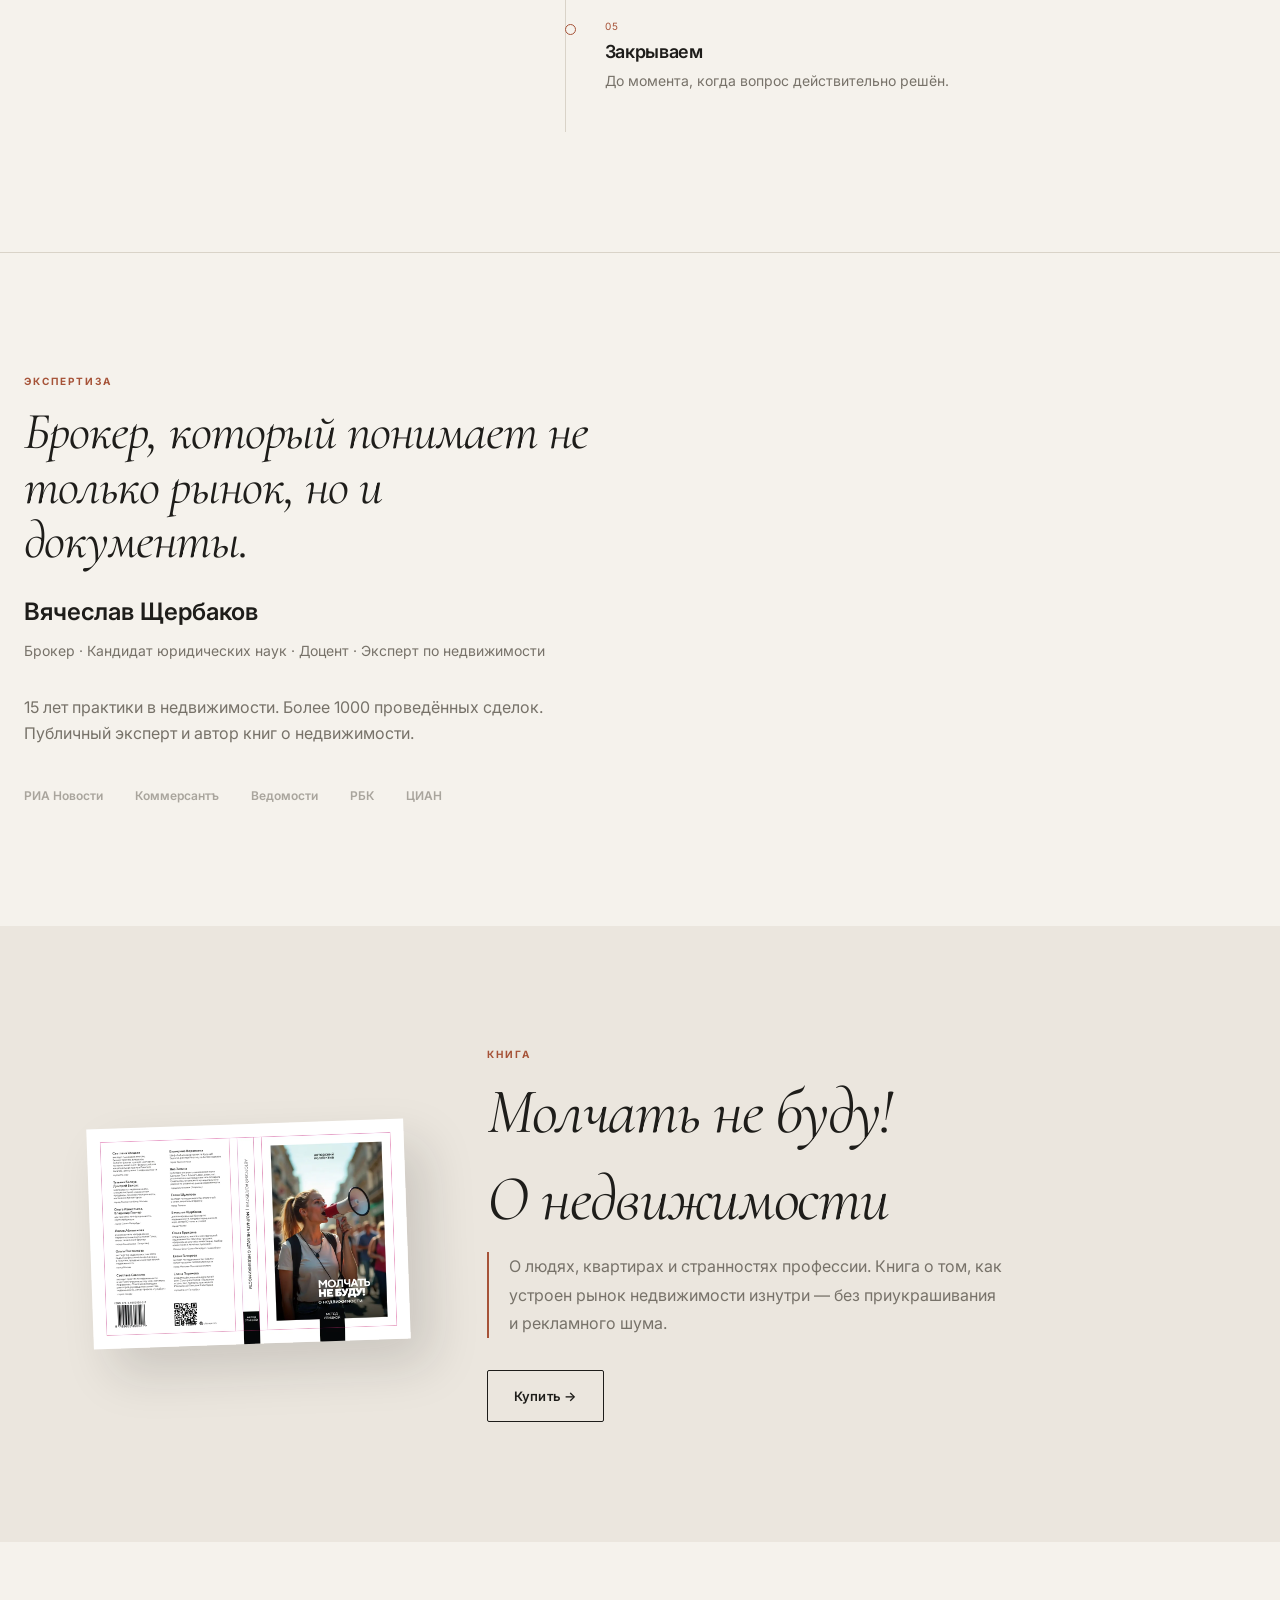
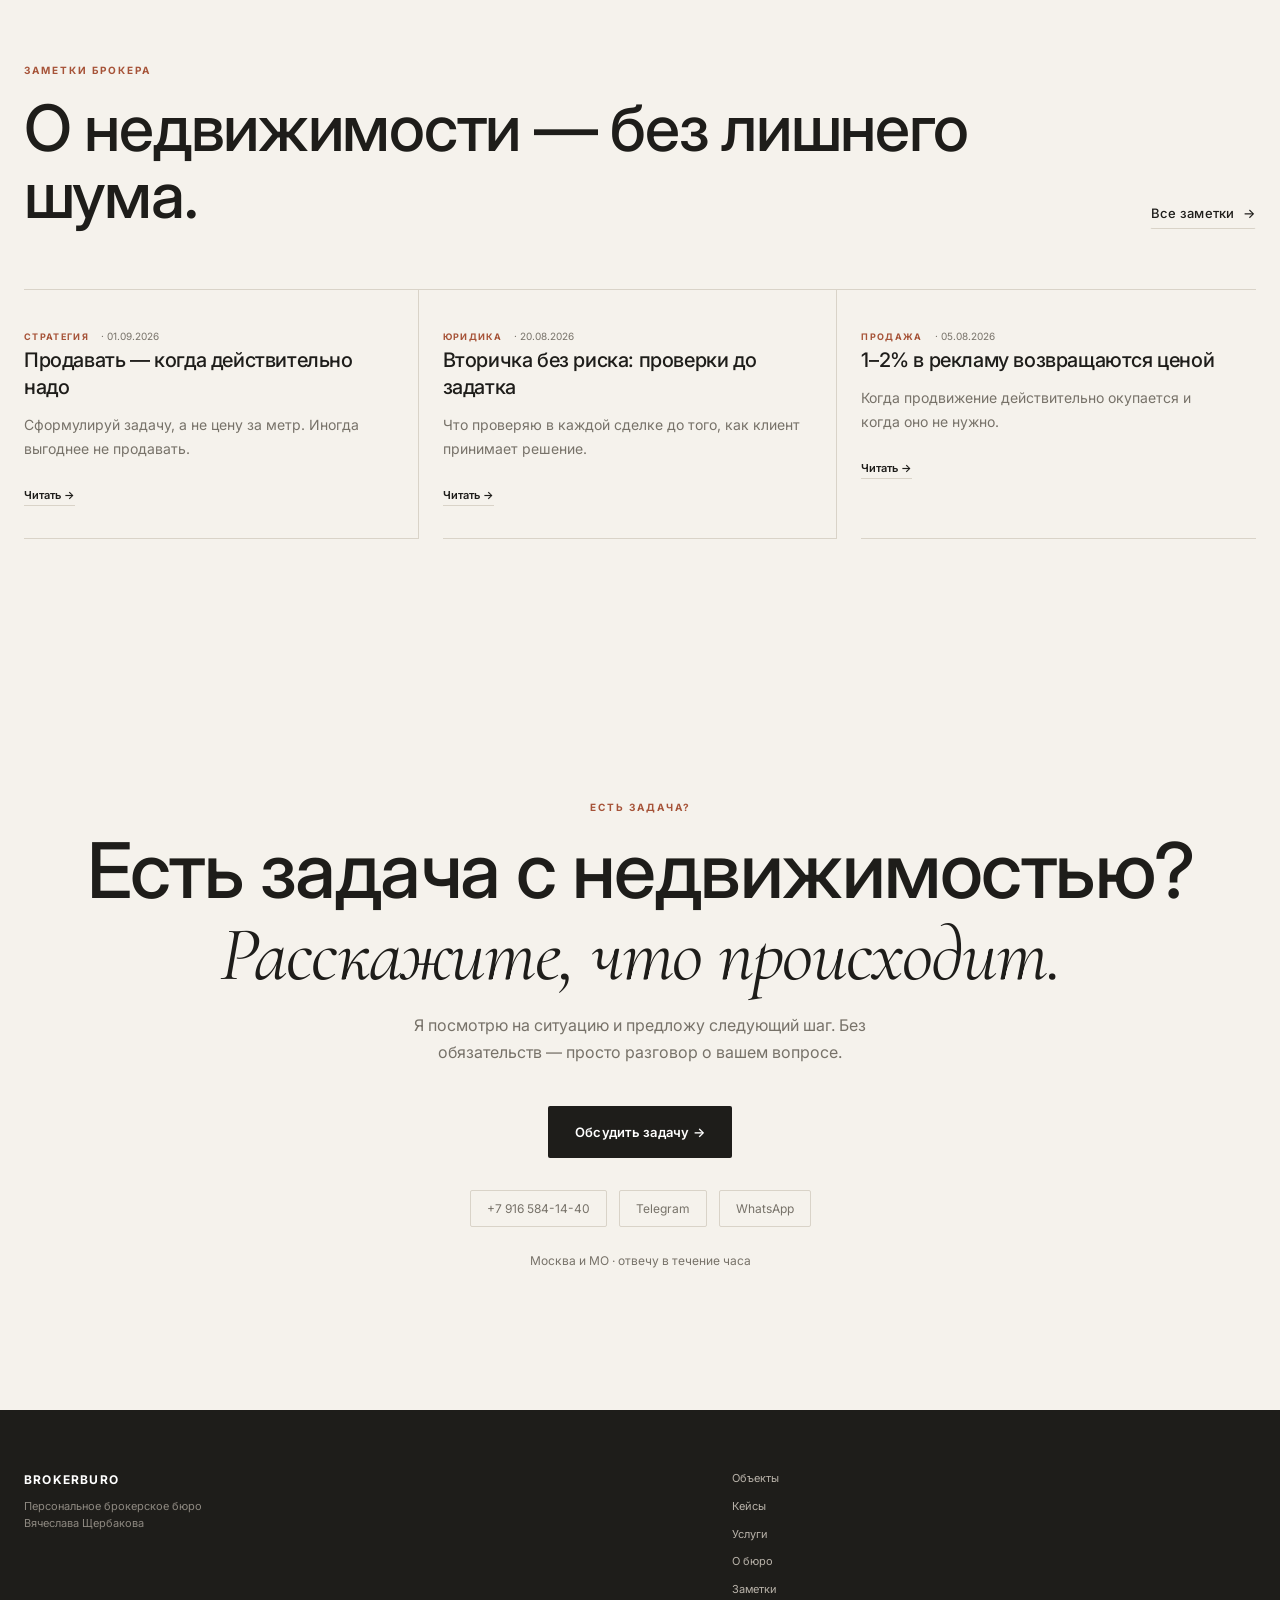
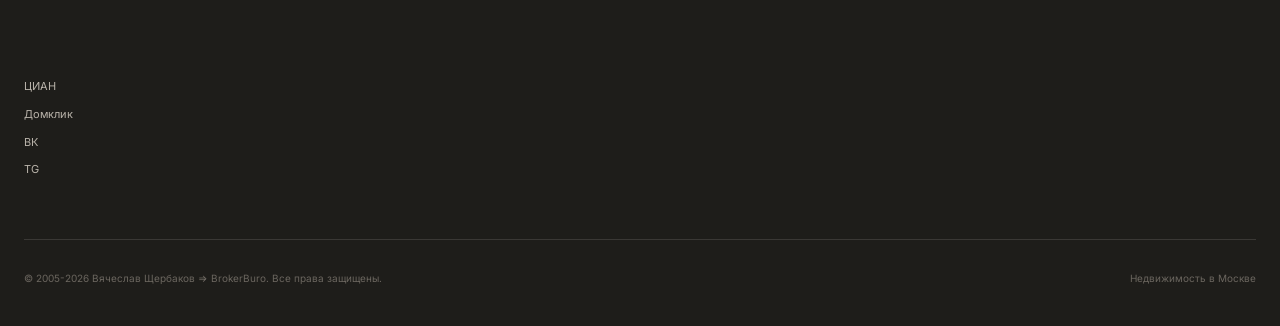
==== commit 20e89e9b: "Merge branch 'main' into premium-visual-style-brokerburo-5fa0b" ====
--- a/index.html
+++ b/index.html
@@ -81,7 +81,7 @@
       
       <div class="hero-visual">
         <div class="portrait-wrapper">
-          <img src="assets/portrait.png" alt="Вячеслав Щербаков, брокер по недвижимости" loading="eager" />
+          <img src="assets/portrait.jpg" alt="Вячеслав Щербаков, брокер по недвижимости" loading="eager" />
           <div class="portrait-signature">
             <div>
               <span class="signature-name">Вячеслав Щербаков</span>
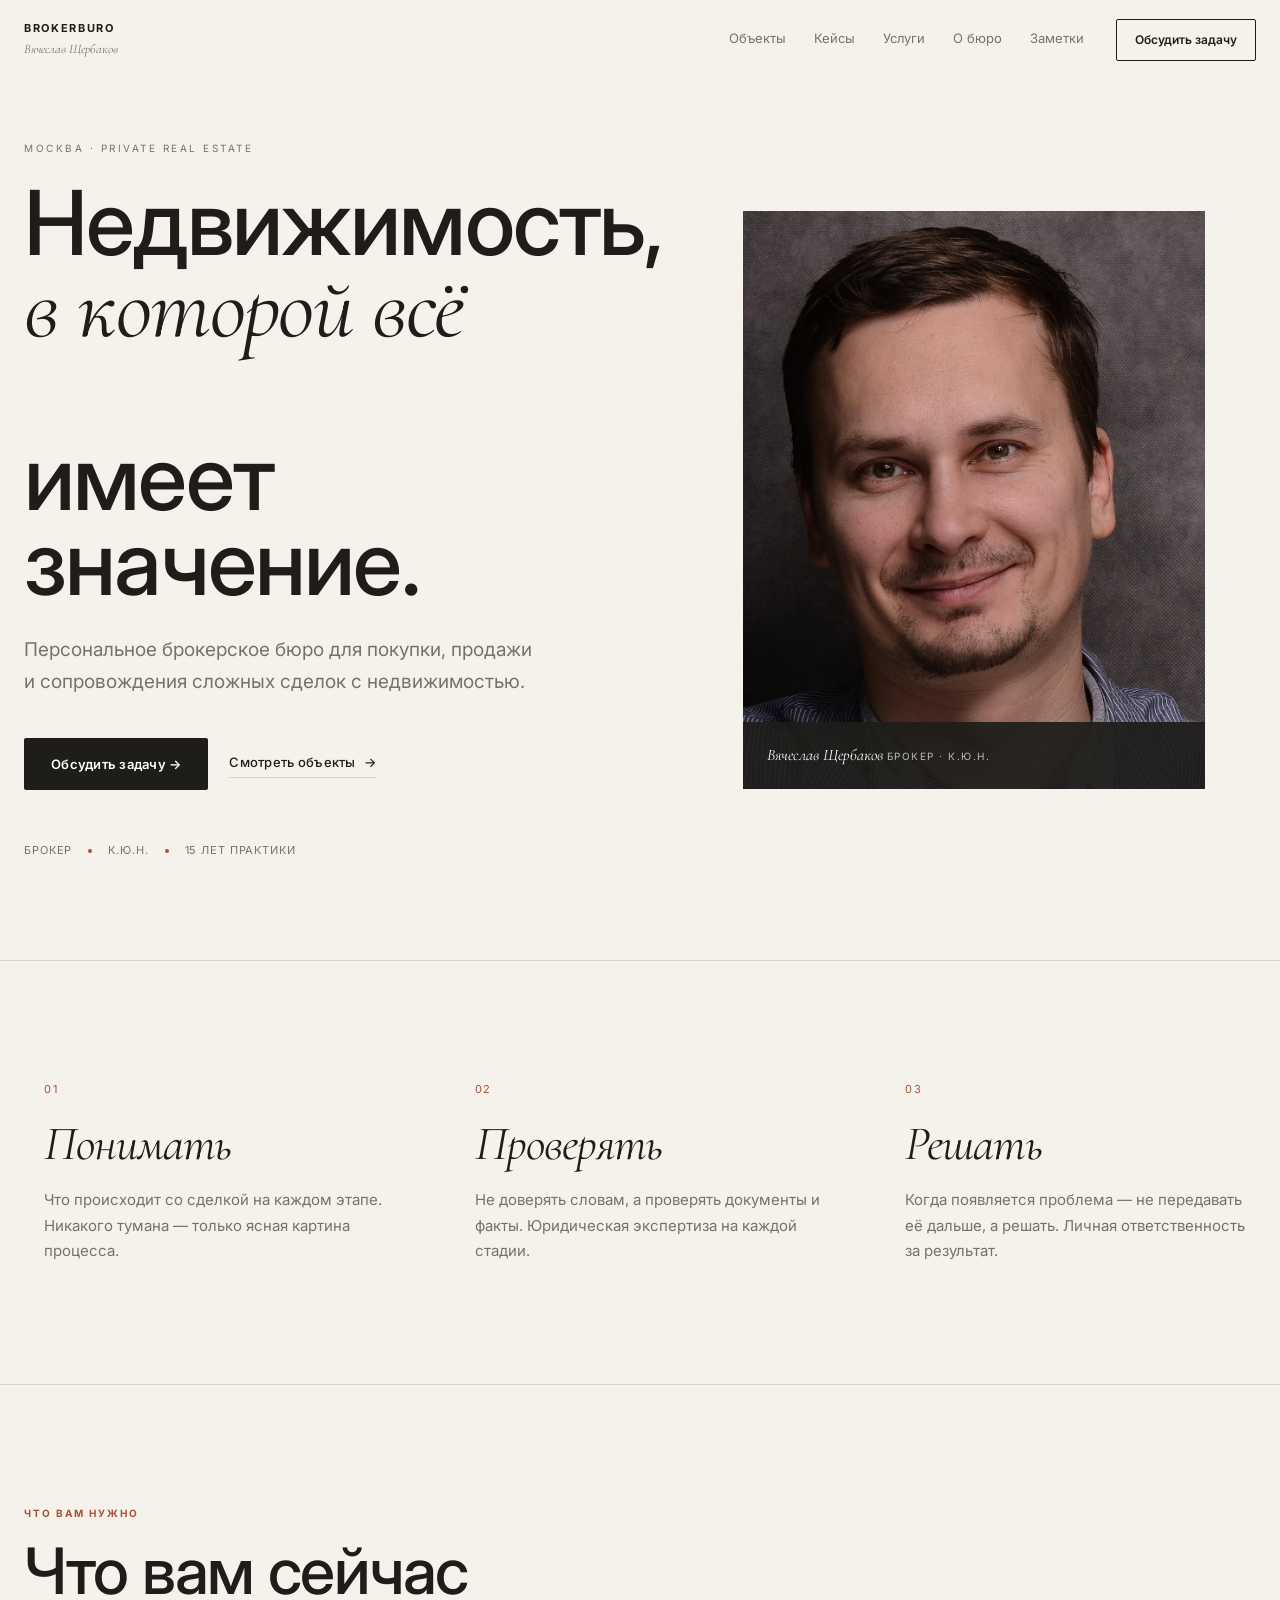
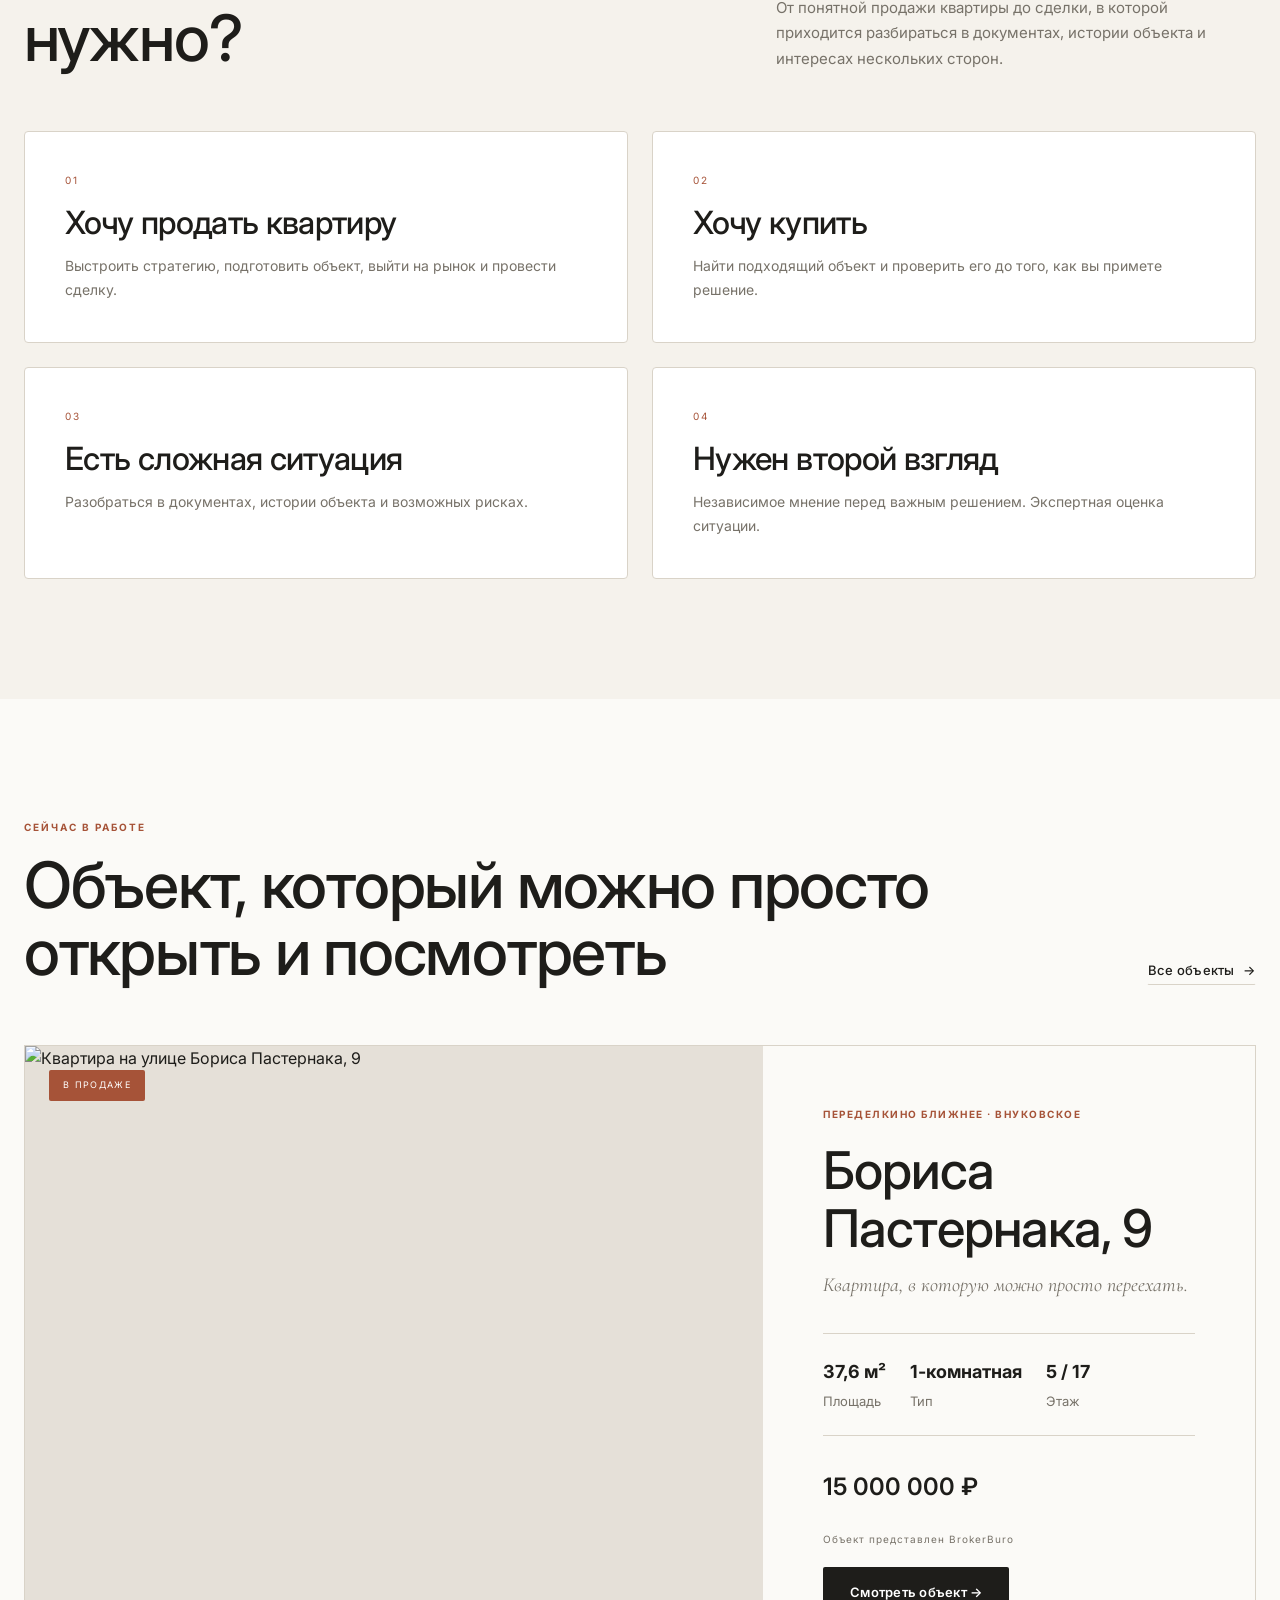
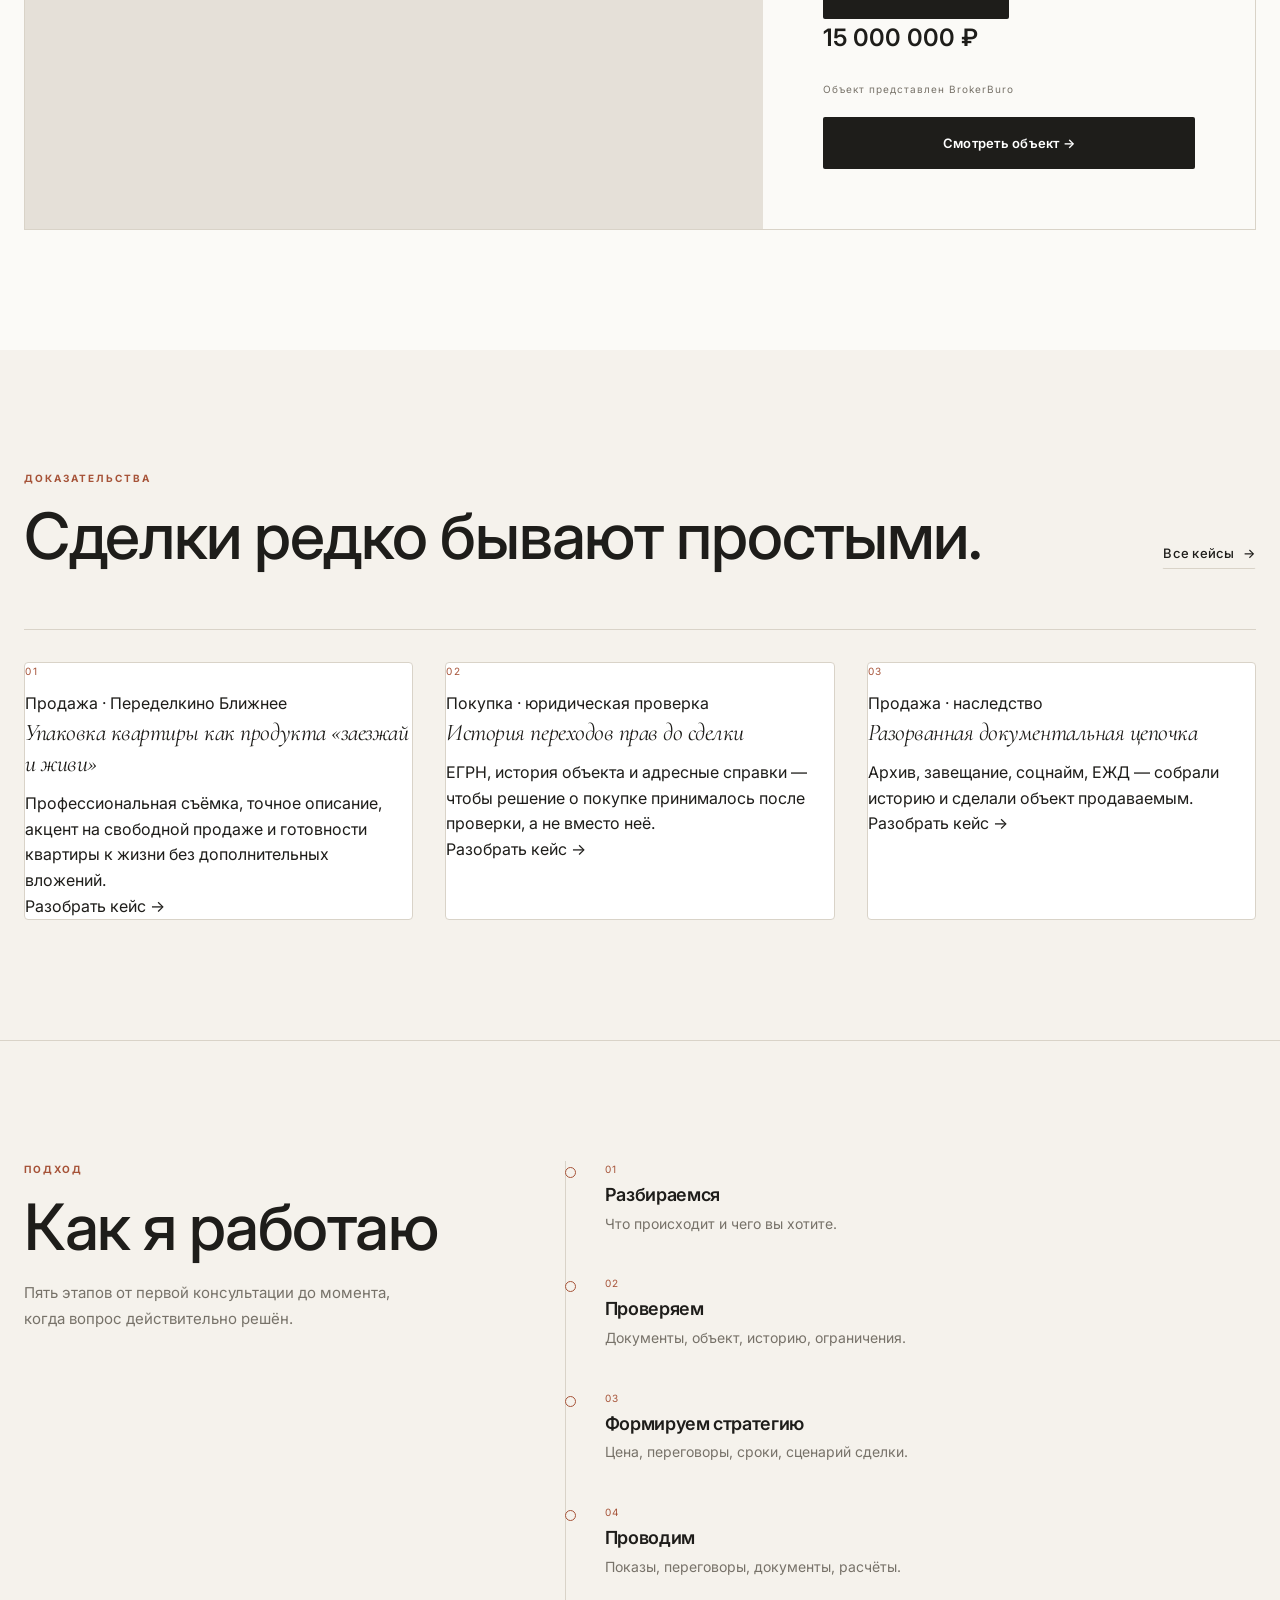
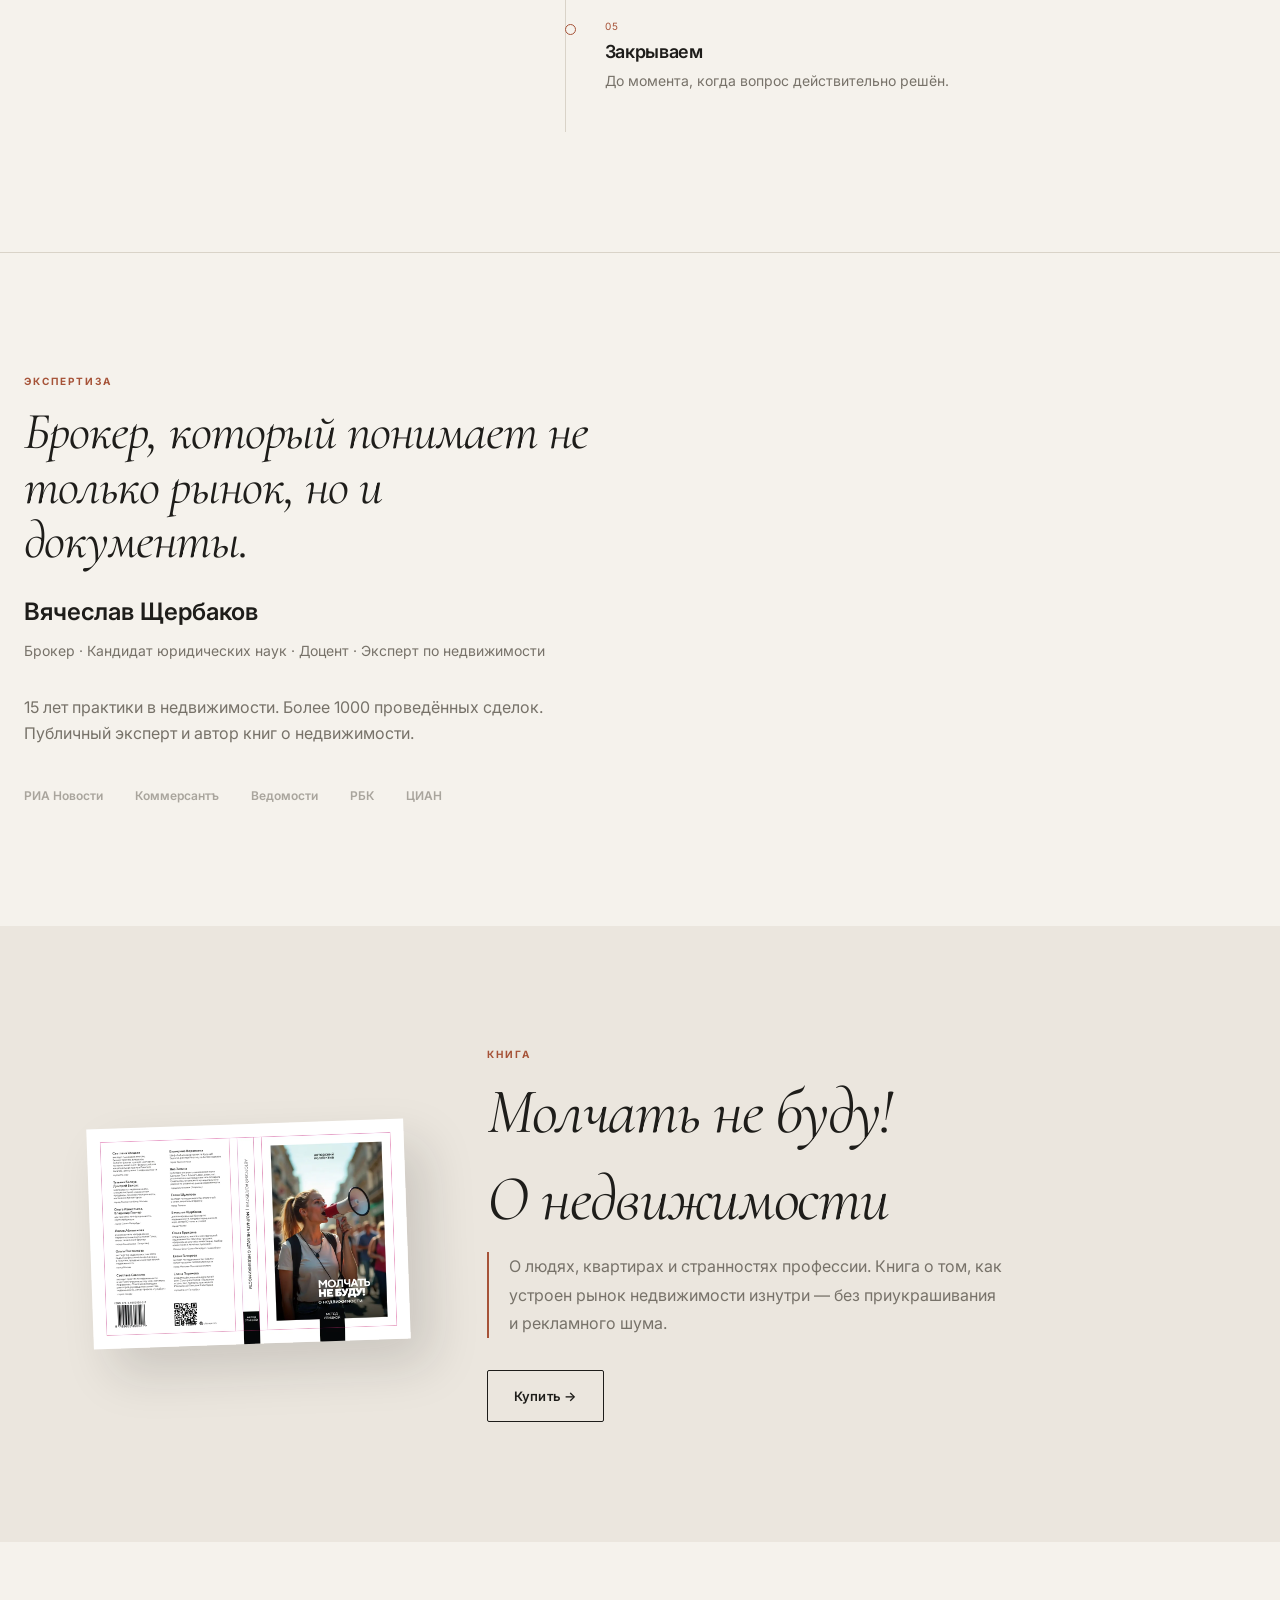
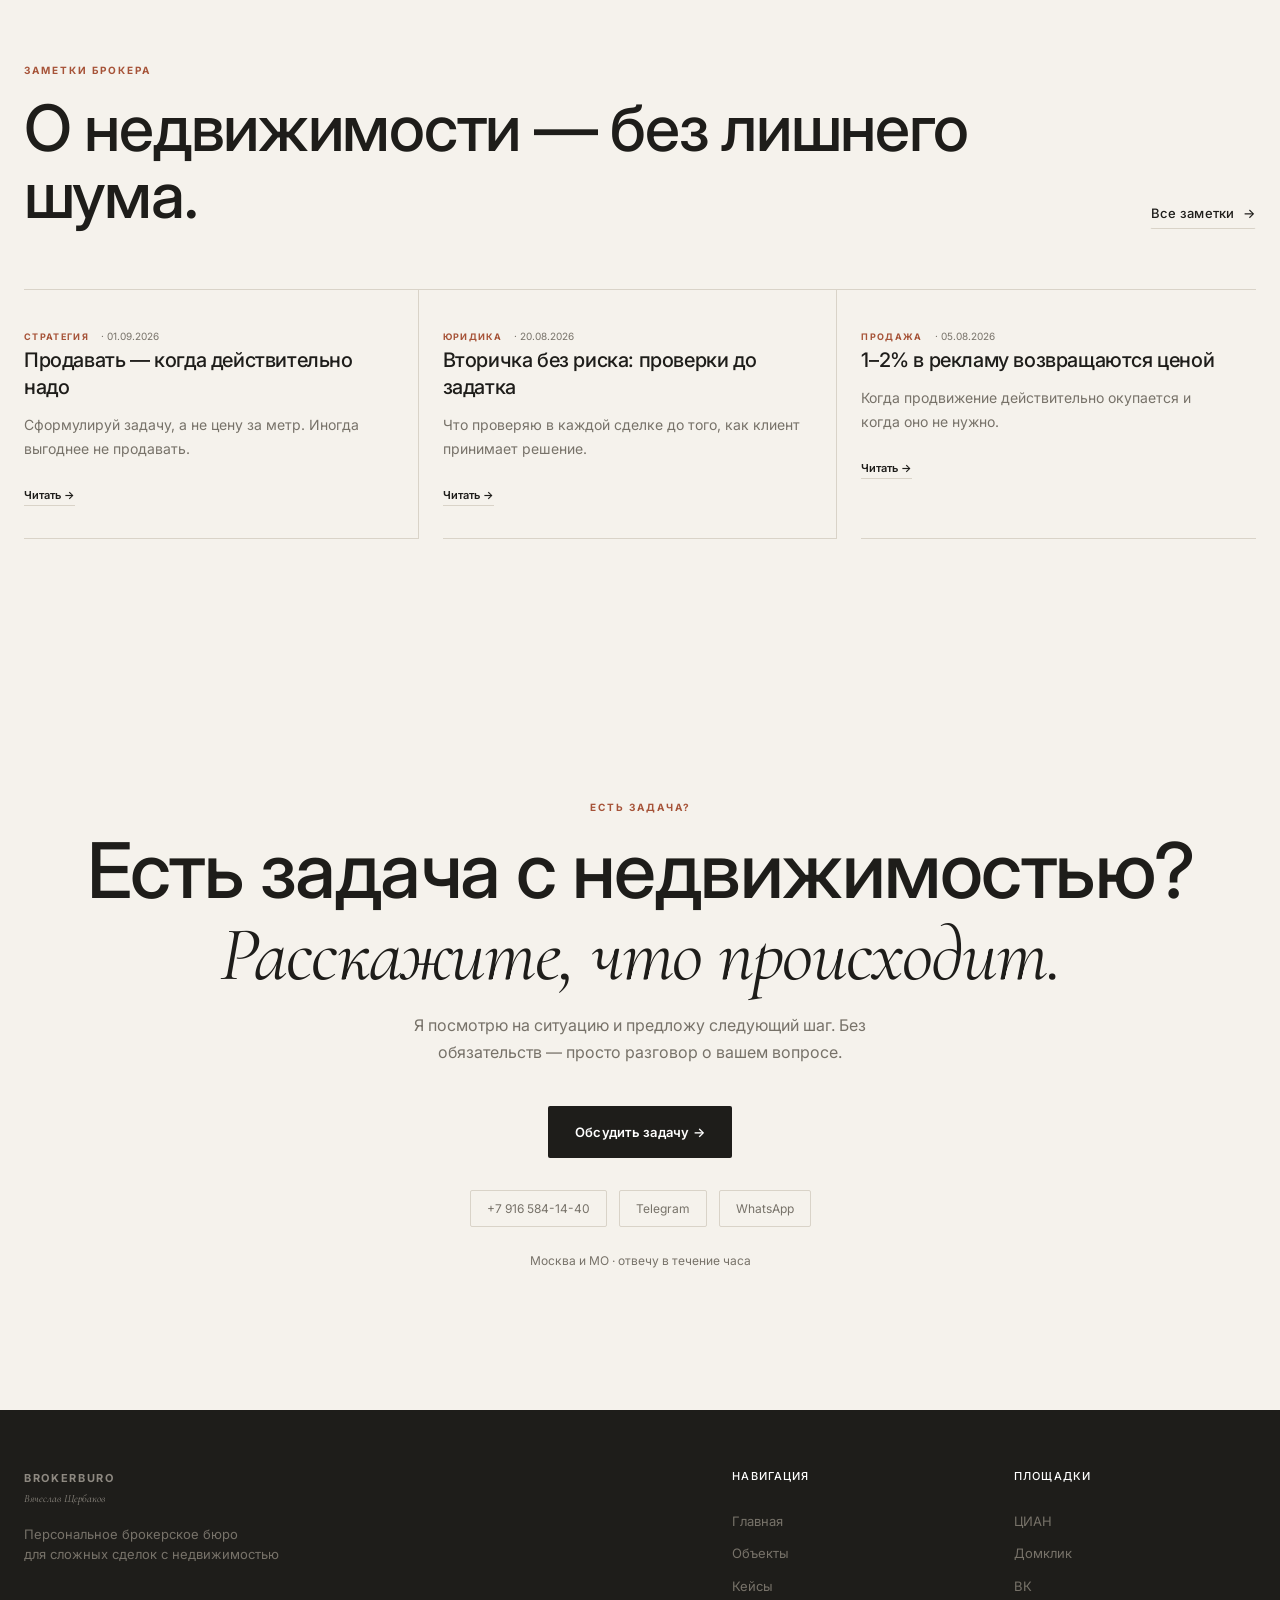
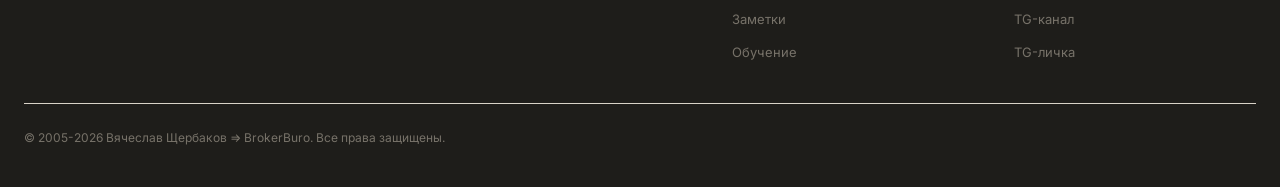
==== commit 846231f7: "Update index.html" ====
--- a/index.html
+++ b/index.html
@@ -447,29 +447,36 @@
   <div class="container">
     <div class="footer-grid">
       <div class="footer-brand">
-        <strong>BrokerBuro</strong>
-        <span>Персональное брокерское бюро<br>Вячеслава Щербакова</span>
-      </div>
-      
-      <div class="footer-links">
-        <a href="#objects">Объекты</a>
-        <a href="#cases">Кейсы</a>
-        <a href="#services">Услуги</a>
-        <a href="#about">О бюро</a>
-        <a href="blog.html">Заметки</a>
-      </div>
-      
-      <div class="footer-links">
-        <a href="https://www.cian.ru/agents/12252057/" target="_blank" rel="noopener">ЦИАН</a>
-        <a href="https://agencies.domclick.ru/agent/30328" target="_blank" rel="noopener">Домклик</a>
-        <a href="https://vk.ru/brokerburo" target="_blank" rel="noopener">ВК</a>
-        <a href="https://t.me/ai_and_realtor" target="_blank" rel="noopener">TG</a>
-      </div>
-    </div>
-    
-    <div class="footer-bottom">
-      <span>© 2005-2026 Вячеслав Щербаков => BrokerBuro. Все права защищены.</span>
-      <span>Недвижимость в Москве</span>
+        <a class="brand" href="index.html">
+          <span class="brand-name">BrokerBuro</span>
+          <span class="brand-signature">Вячеслав Щербаков</span>
+        </a>
+        <p style="font-size: 13px; color: var(--text-muted); margin-top: 16px; line-height: 1.6;">
+          Персональное брокерское бюро<br />
+          для сложных сделок с недвижимостью
+        </p>
+      </div>
+      <div class="footer-nav">
+        <div class="footer-column">
+          <h4 style="font-size: 11px; letter-spacing: 0.1em; text-transform: uppercase; margin-bottom: 16px;">Навигация</h4>
+          <a href="index.html">Главная</a>
+          <a href="catalog.html">Объекты</a>
+          <a href="cases.html">Кейсы</a>
+          <a href="blog.html">Заметки</a>
+          <a href="coaching.html">Обучение</a>
+        </div>
+        <div class="footer-column">
+          <h4 style="font-size: 11px; letter-spacing: 0.1em; text-transform: uppercase; margin-bottom: 16px;">Площадки</h4>
+          <a href="https://www.cian.ru/agents/12252057/" target="_blank">ЦИАН</a>
+          <a href="https://agencies.domclick.ru/agent/30328" target="_blank">Домклик</a>
+          <a href="https://vk.ru/brokerburo" target="_blank">ВК</a>
+          <a href="https://t.me/ai_and_realtor" target="_blank">TG-канал</a>
+          <a href="https://t.me/VAShcherbakov" target="_blank">TG-личка</a>
+        </div>
+      </div>
+    </div>
+    <div style="border-top: 1px solid var(--line-sand); margin-top: 40px; padding-top: 24px; font-size: 12px; color: var(--text-muted);">
+      © 2005-2026 Вячеслав Щербаков => BrokerBuro. Все права защищены.
     </div>
   </div>
 </footer>
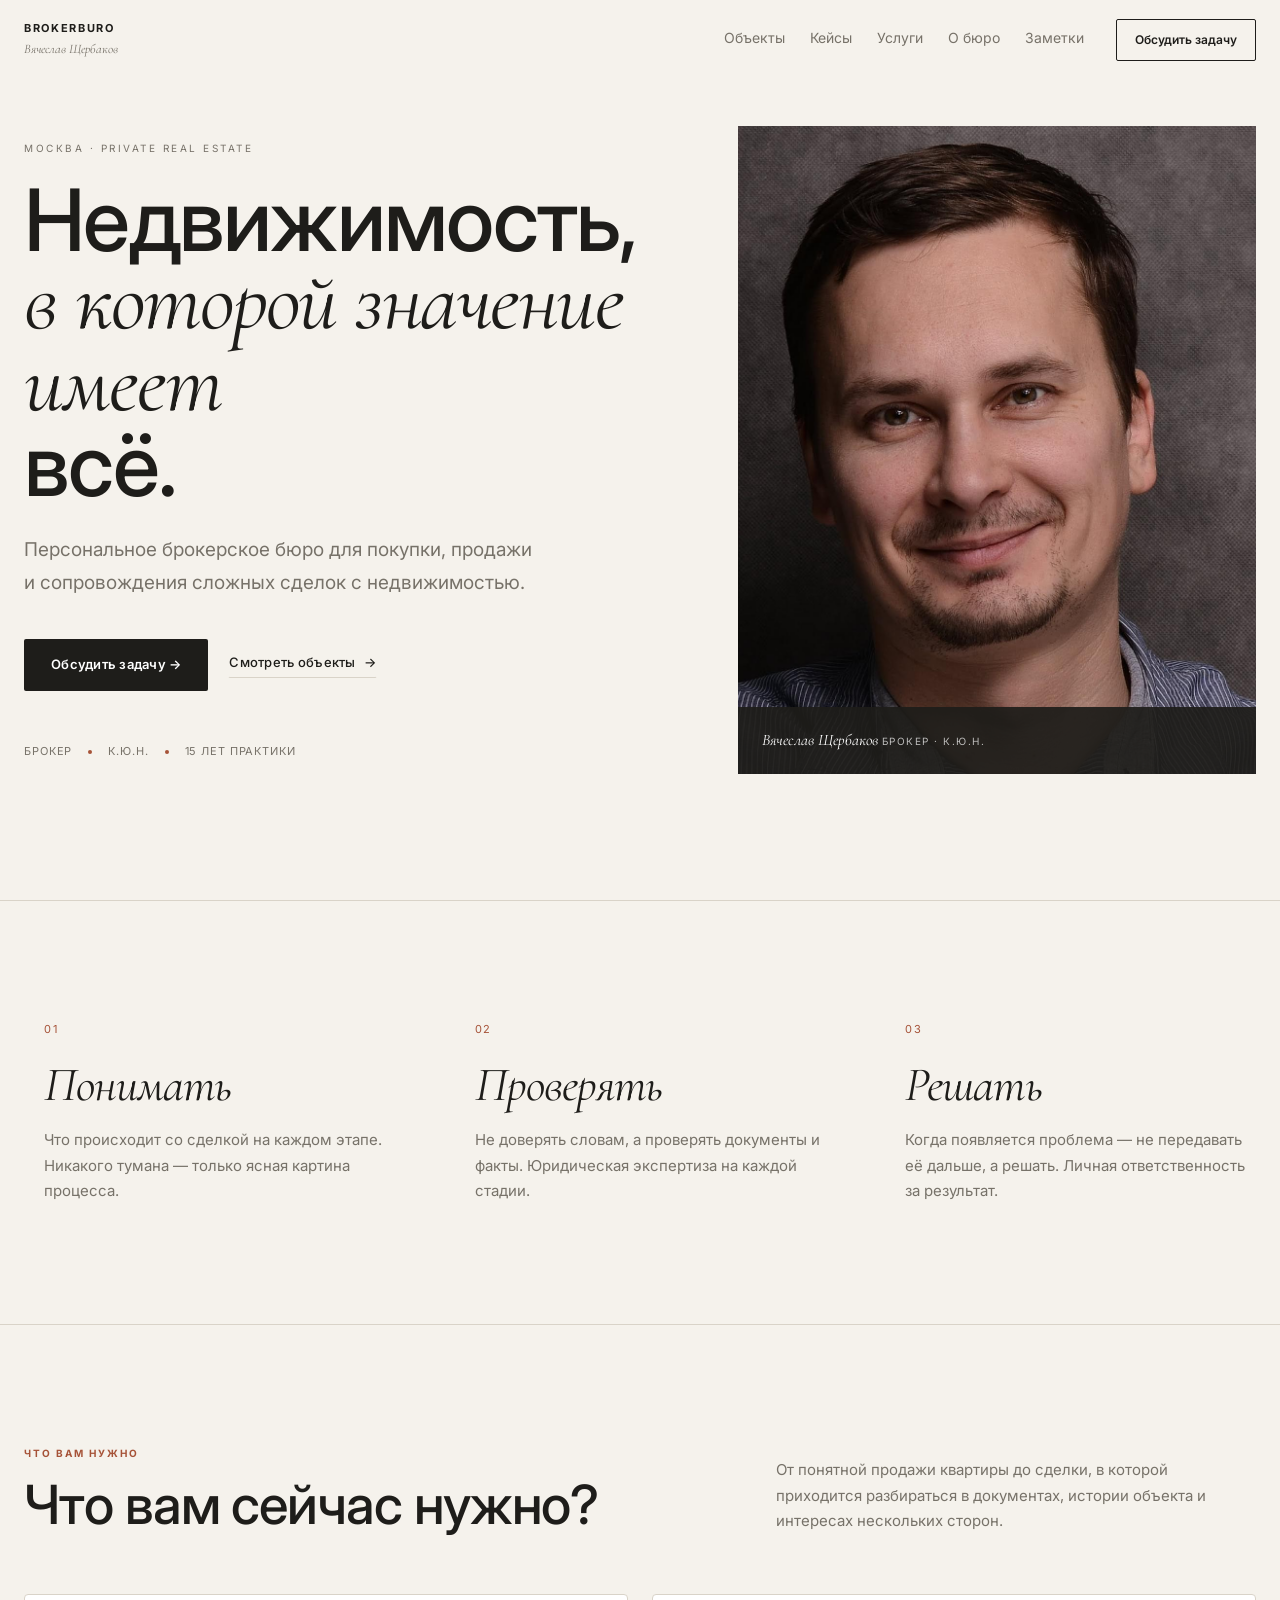
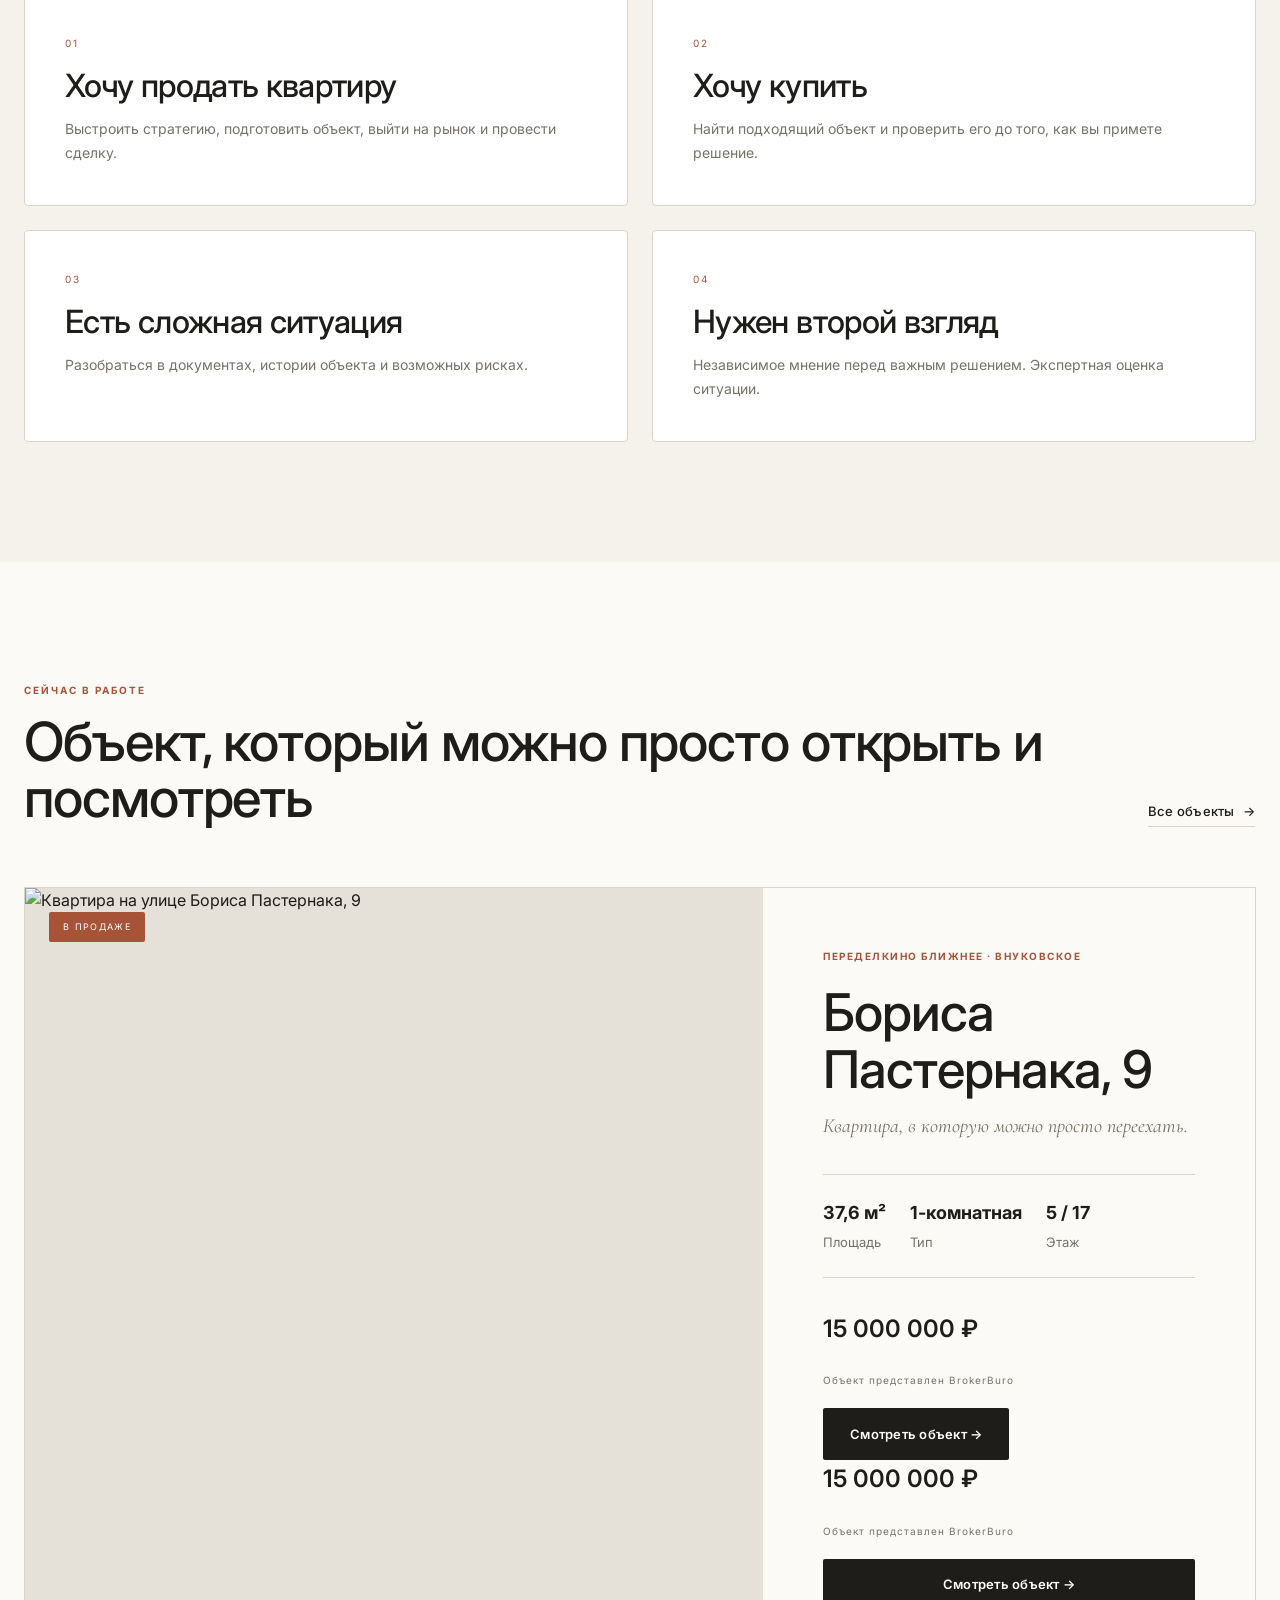
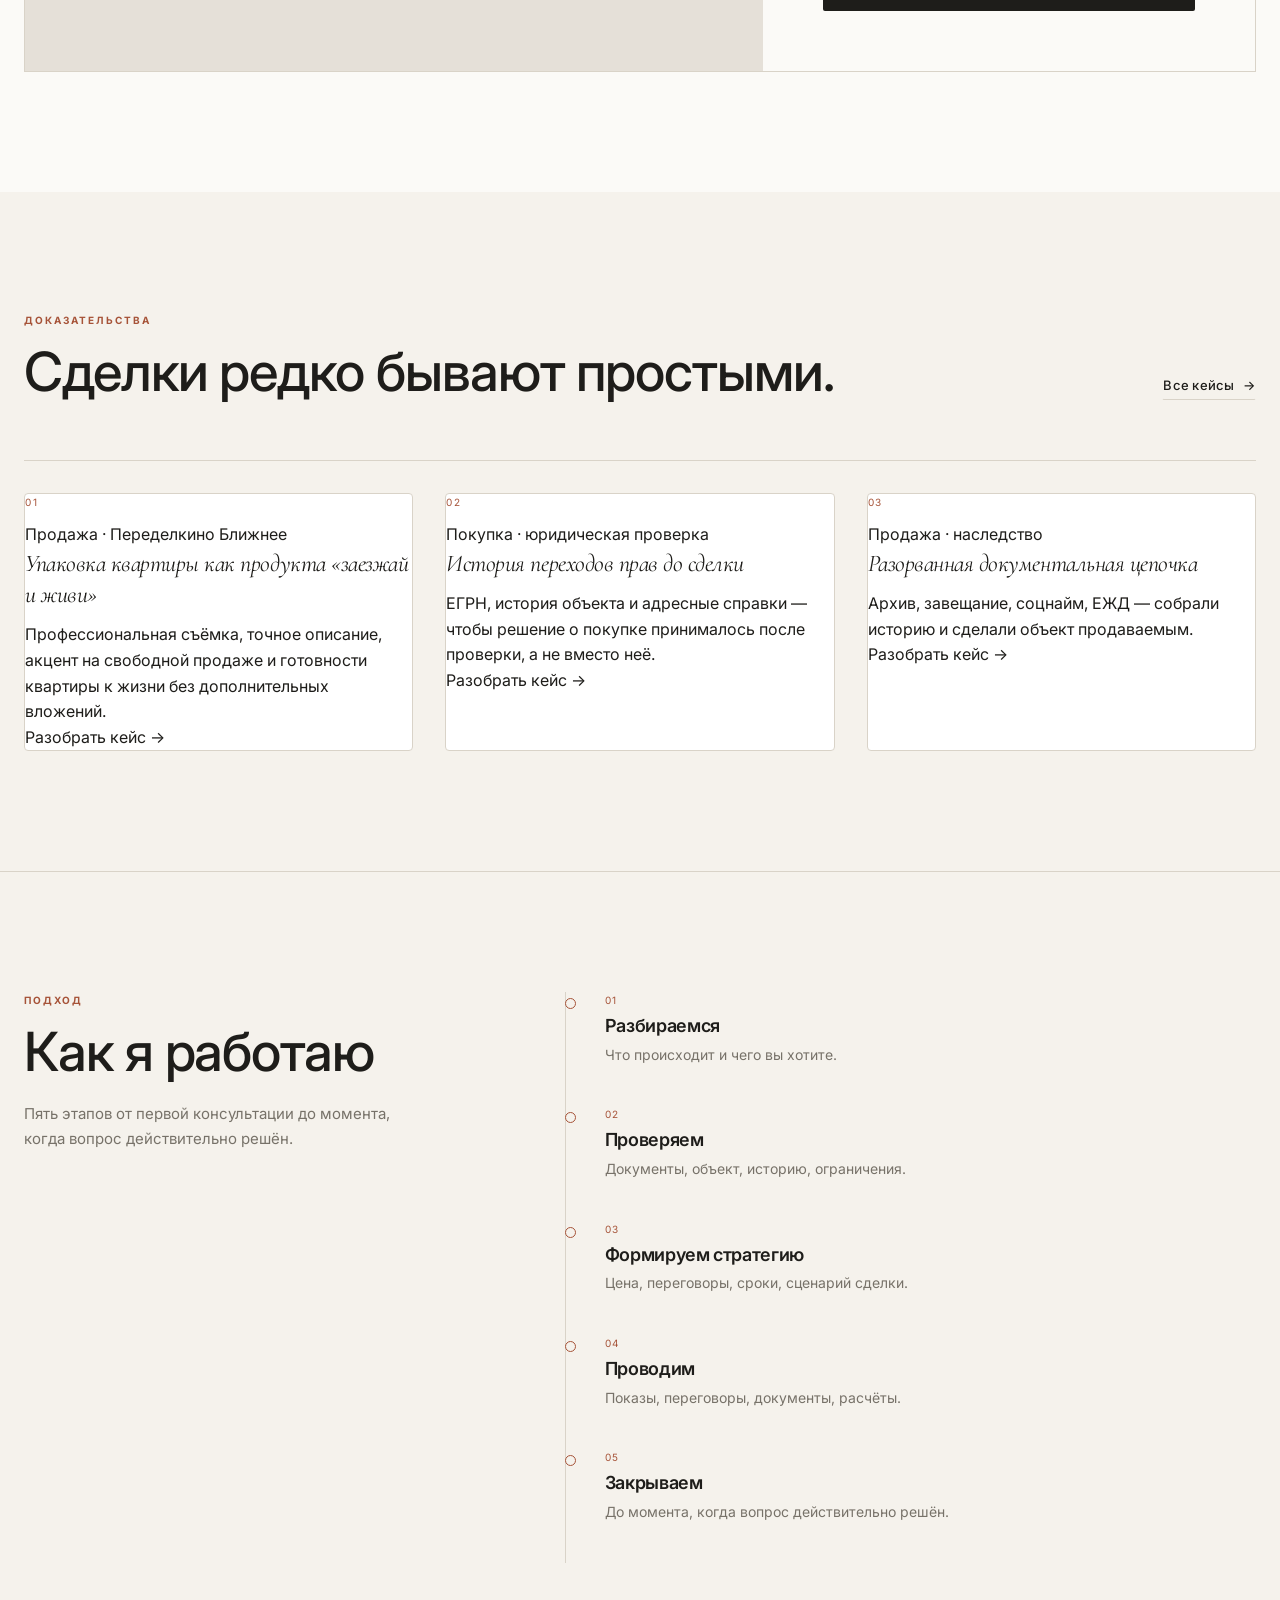
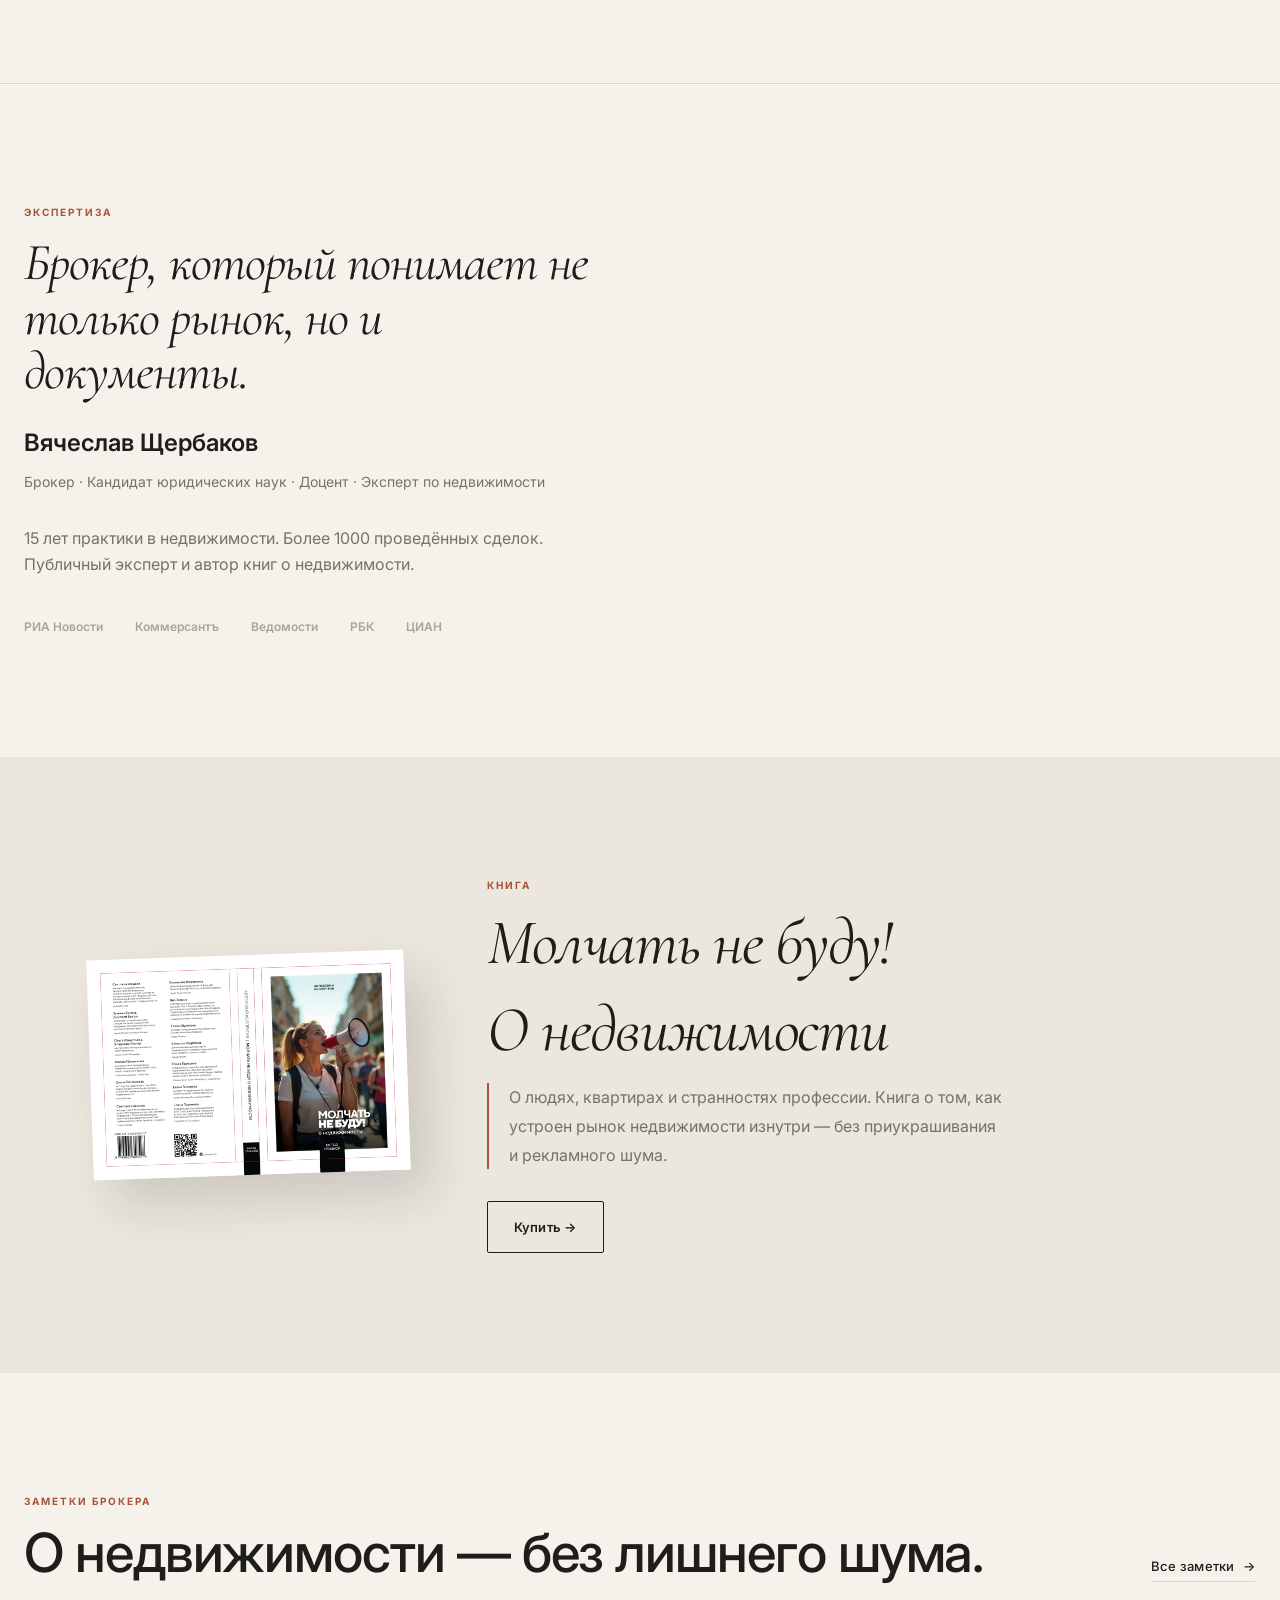
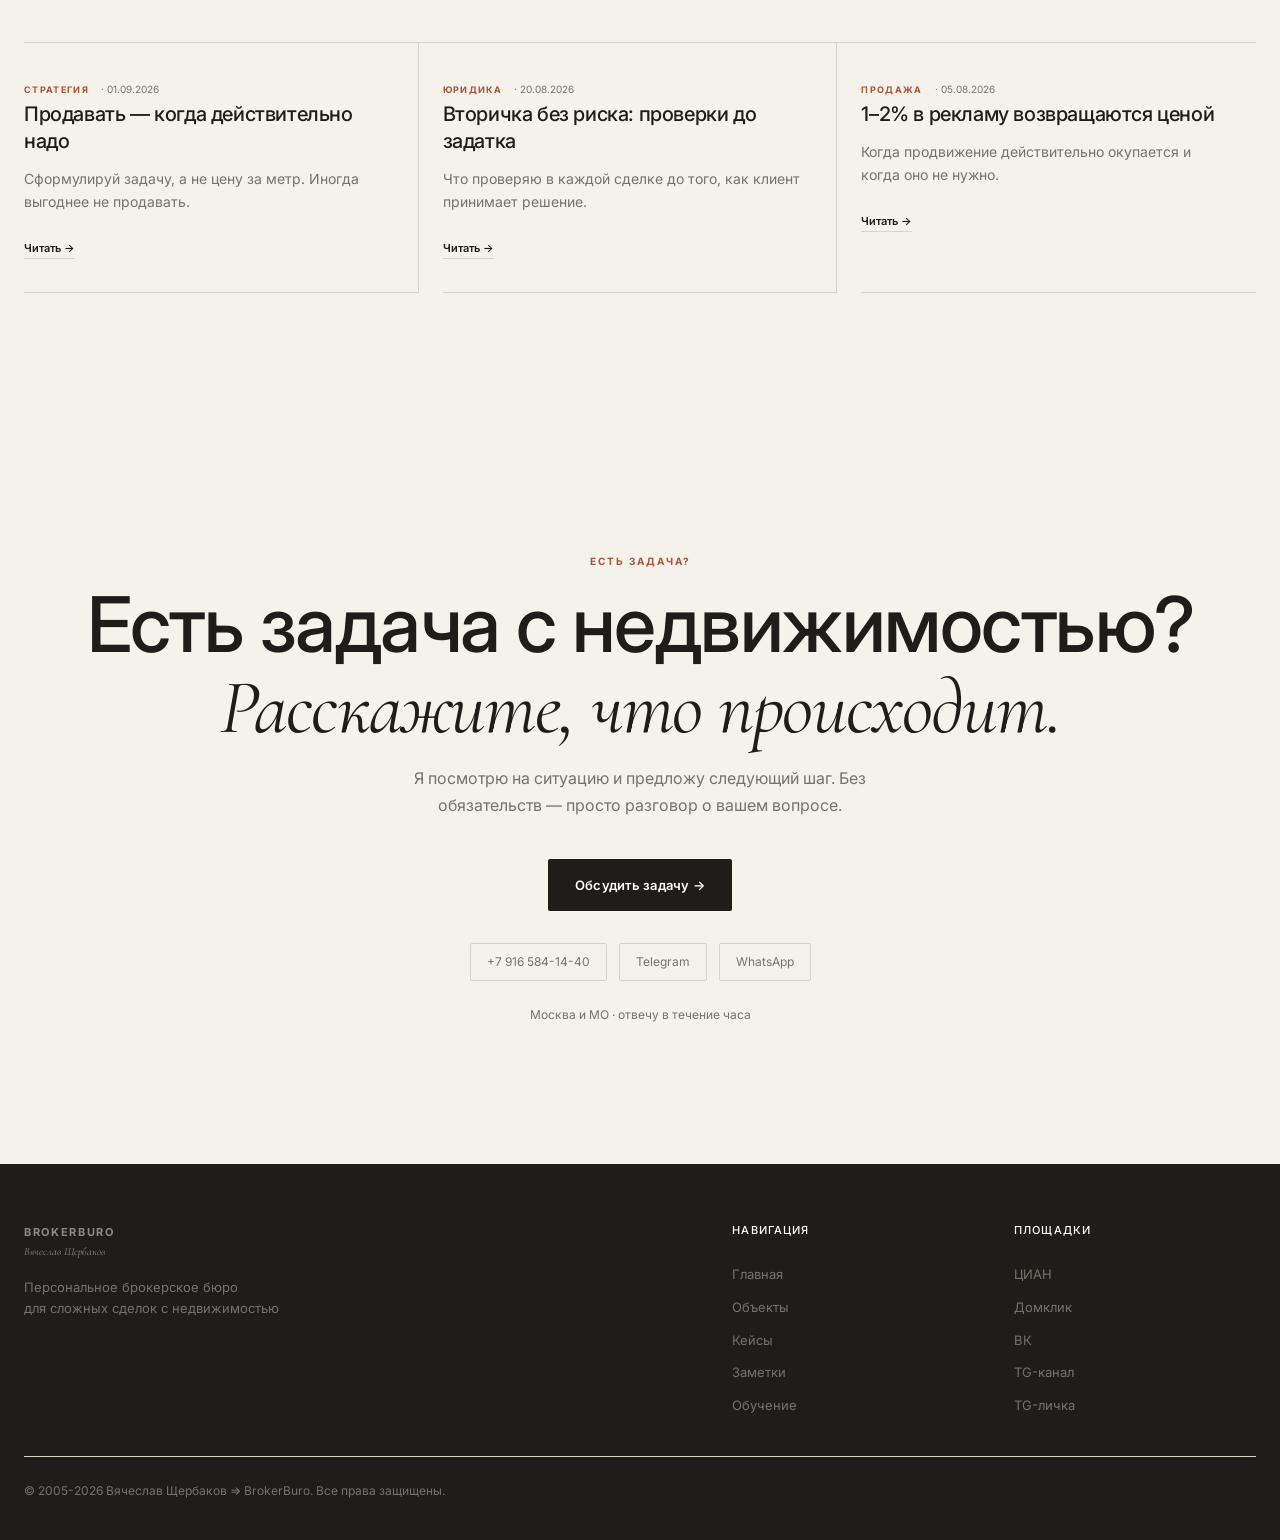
==== commit 4fff9059: "Add files via upload" ====
--- a/index.html
+++ b/index.html
@@ -57,8 +57,7 @@
         <span class="hero-eyebrow">МОСКВА · PRIVATE REAL ESTATE</span>
         <h1 class="hero-title">
           Недвижимость,<br>
-          <span class="serif">в которой всё</span><br>
-          имеет значение.
+          <span class="serif">в которой значение имеет </span>всё.
         </h1>
         <p class="hero-subtitle">
           Персональное брокерское бюро для покупки, продажи и сопровождения 
--- a/assets/css/style-premium.css
+++ b/assets/css/style-premium.css
@@ -73,7 +73,7 @@
 
 /* Hero Section */
 .hero {
-  padding: 140px 0 100px;
+  padding: 100px 0 100px;
   min-height: auto;
   display: flex;
   align-items: center;
@@ -90,19 +90,19 @@
 }
 
 h1 {
-  font-size: clamp(56px, 7vw, 96px);
+  font-size: clamp(46px, 7vw, 86px);
   line-height: 0.95;
   margin-bottom: 24px;
 }
 
 h2 {
-  font-size: clamp(42px, 5vw, 64px);
+  font-size: clamp(32px, 5vw, 54px);
   line-height: 1.05;
   margin-bottom: 20px;
 }
 
 h3 {
-  font-size: clamp(28px, 3.5vw, 42px);
+  font-size: clamp(25px, 3.5vw, 40px);
   line-height: 1.1;
   margin-bottom: 16px;
 }
@@ -203,12 +203,12 @@
 /* Navigation */
 .nav {
   display: flex;
-  gap: 28px;
+  gap: 25px;
   margin-left: auto;
 }
 
 .nav a {
-  font-size: 13px;
+  font-size: 14px;
   color: var(--text-muted);
   position: relative;
   padding-bottom: 4px;
@@ -251,9 +251,9 @@
 /* Burger Menu */
 .burger {
   display: none;
-  background: transparent;
+  background: var(--bg-ivory);
   border: none;
-  font-size: 24px;
+  font-size: 20px;
   cursor: pointer;
   color: var(--text-graphite);
   margin-left: auto;
@@ -287,7 +287,7 @@
    ============================================ */
 
 .hero {
-  padding: 140px 0 100px;
+  padding: 100px 0 100px;
   min-height: 100vh;
   display: flex;
   align-items: center;
@@ -310,7 +310,7 @@
 }
 
 .hero-title {
-  font-size: clamp(56px, 7vw, 96px);
+  font-size: clamp(46px, 7vw, 86px);
   line-height: 0.95;
   font-weight: 500;
   margin-bottom: 28px;
